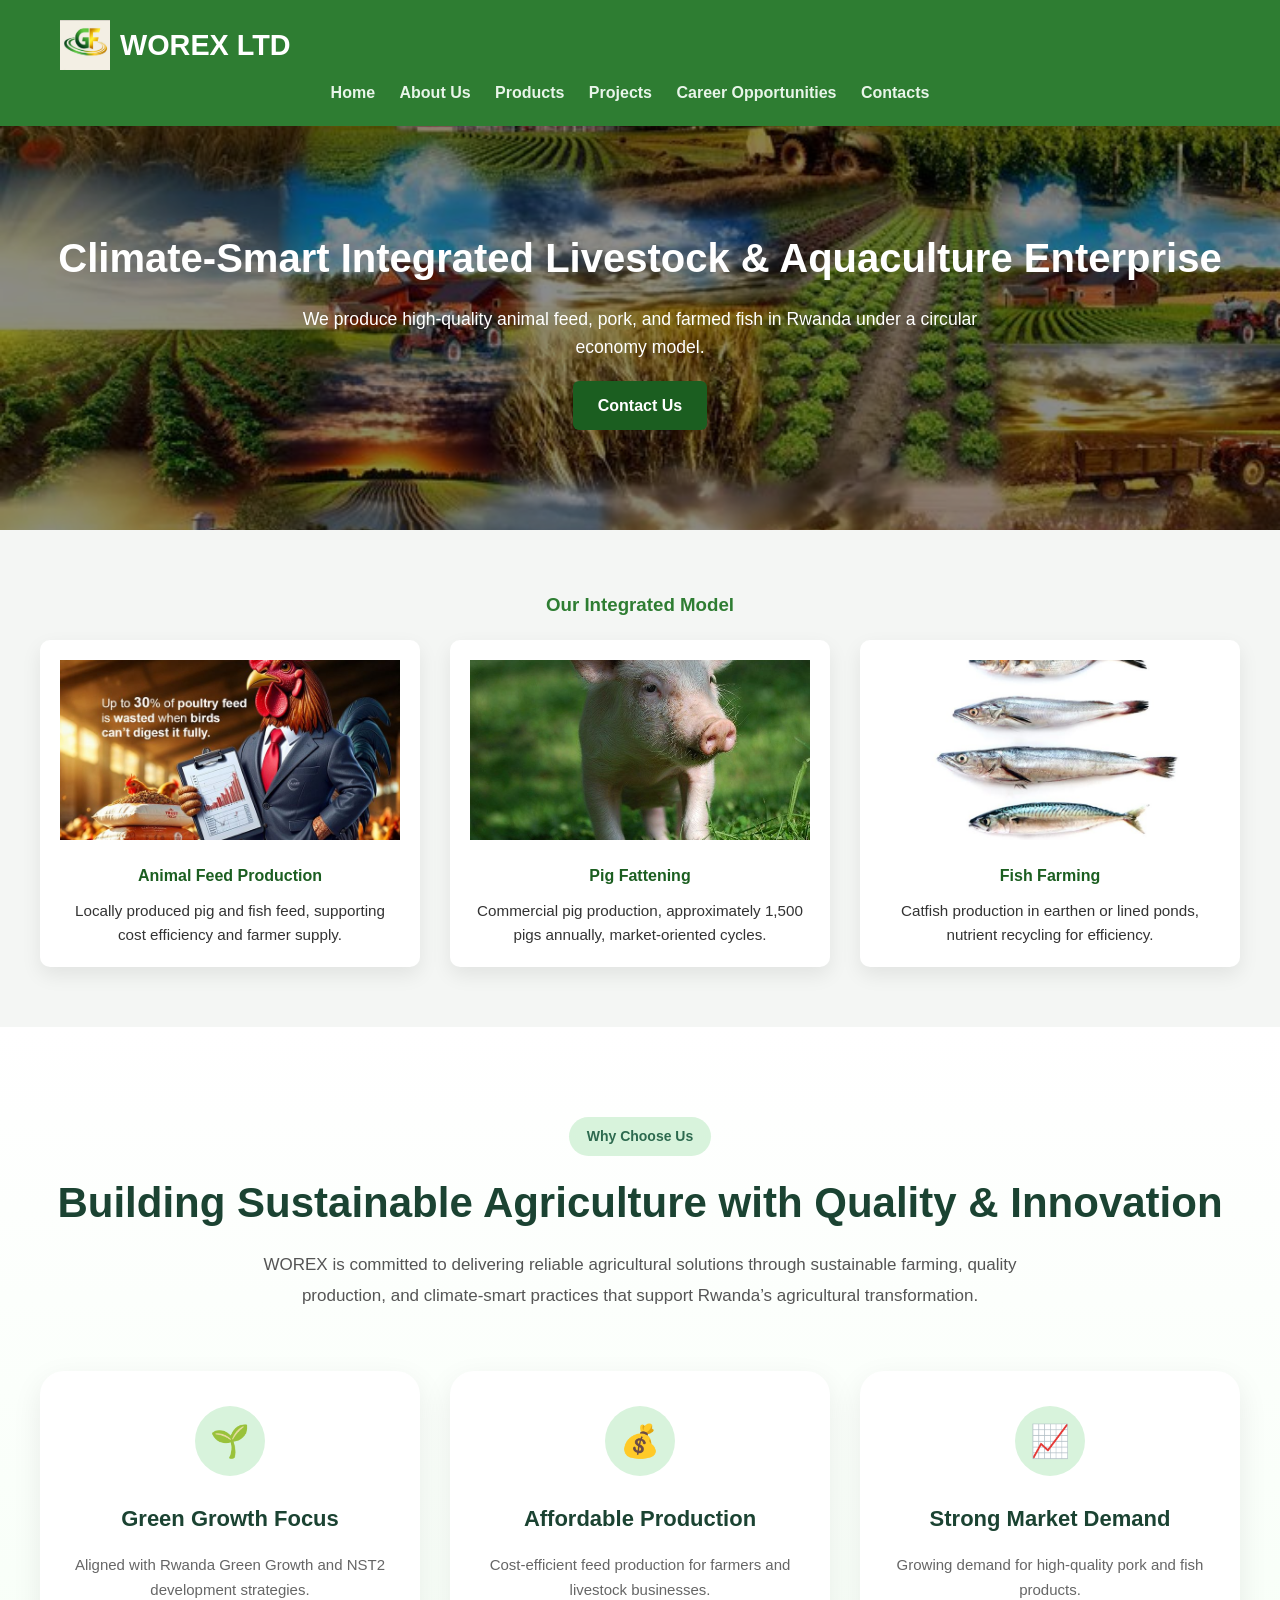
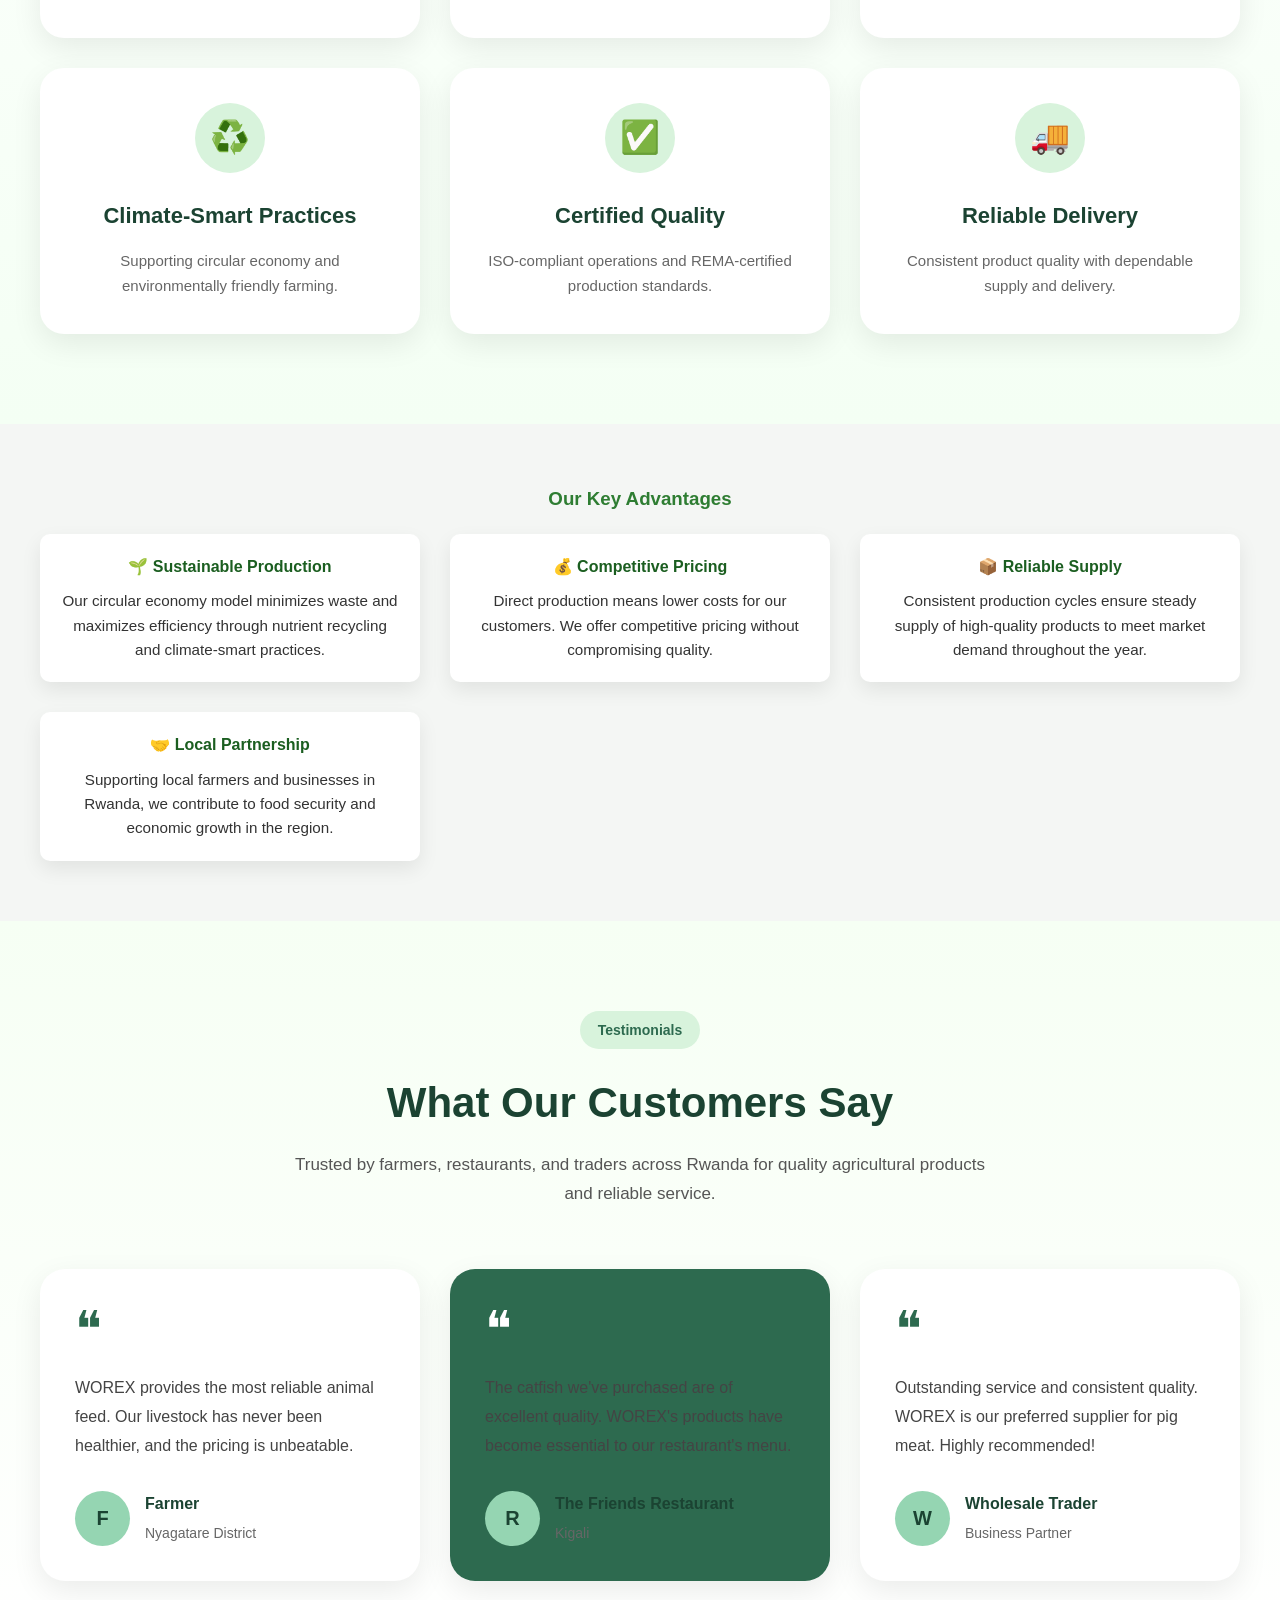
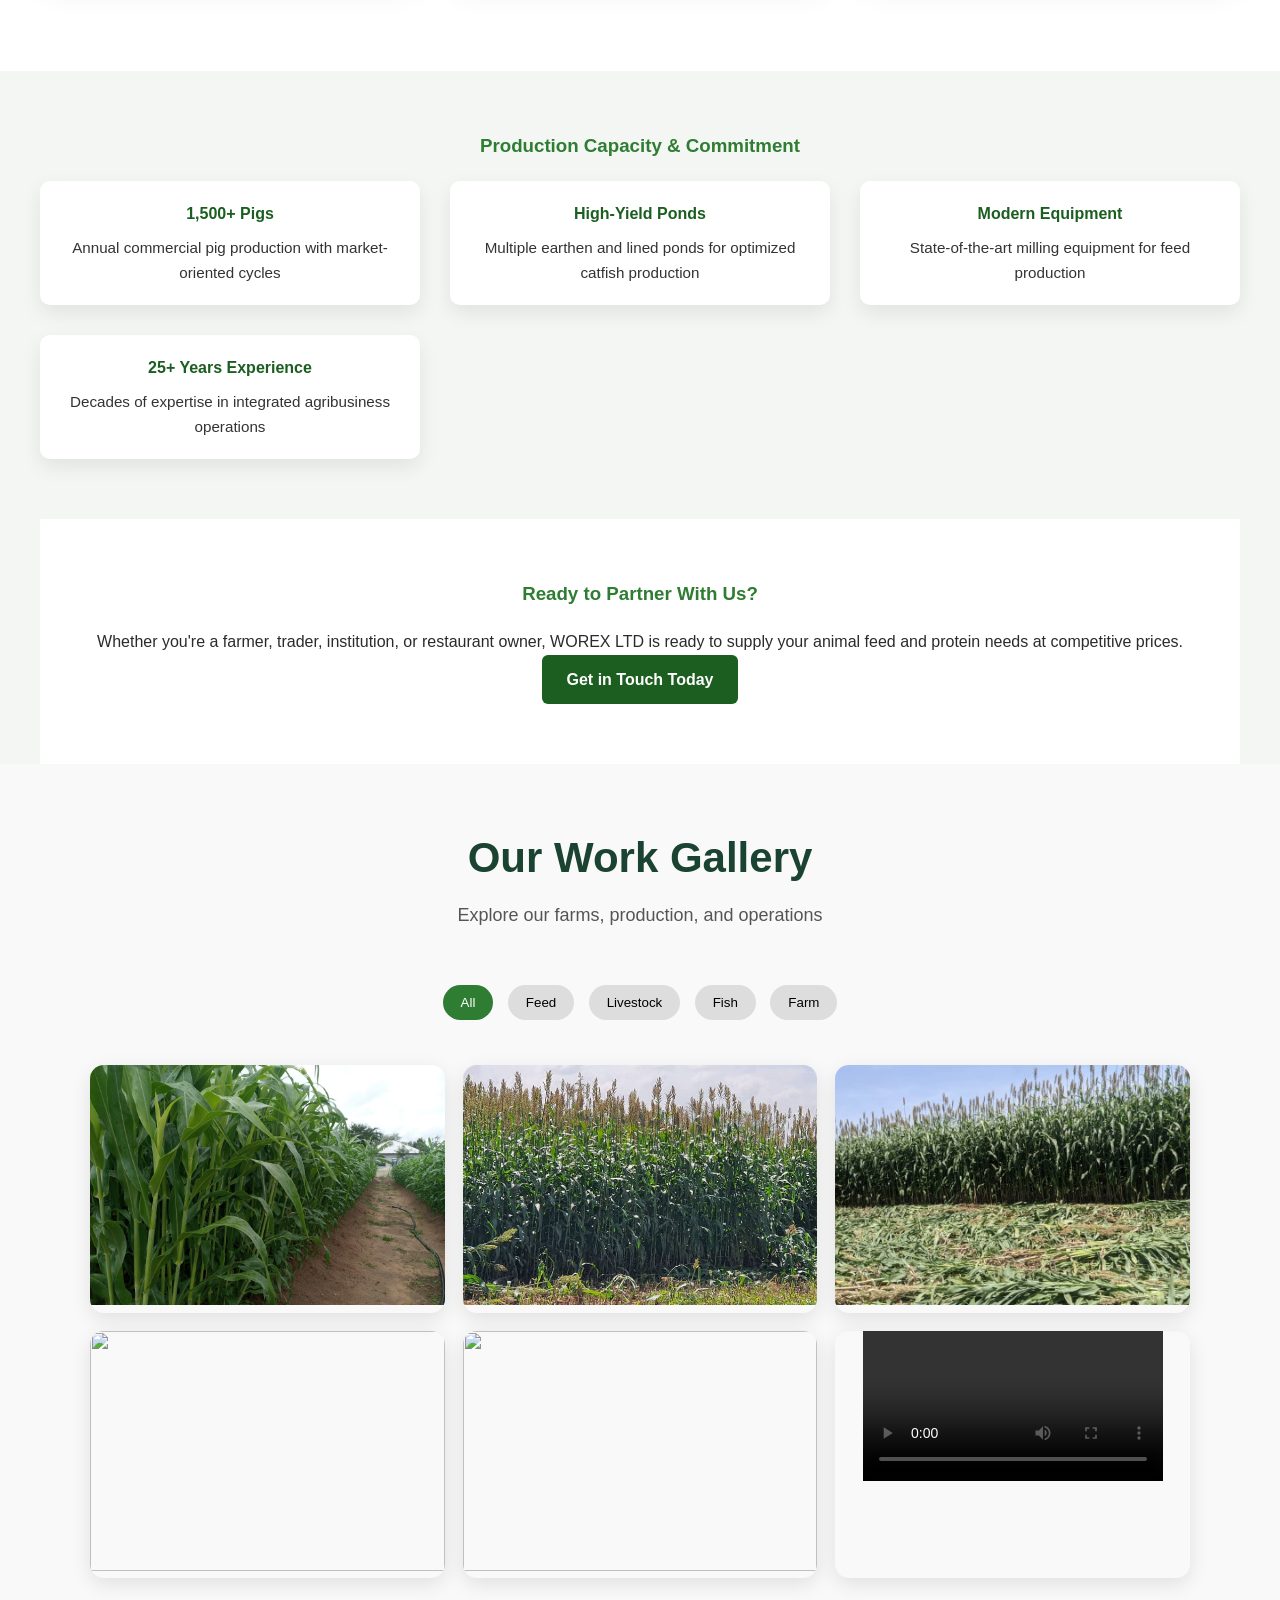
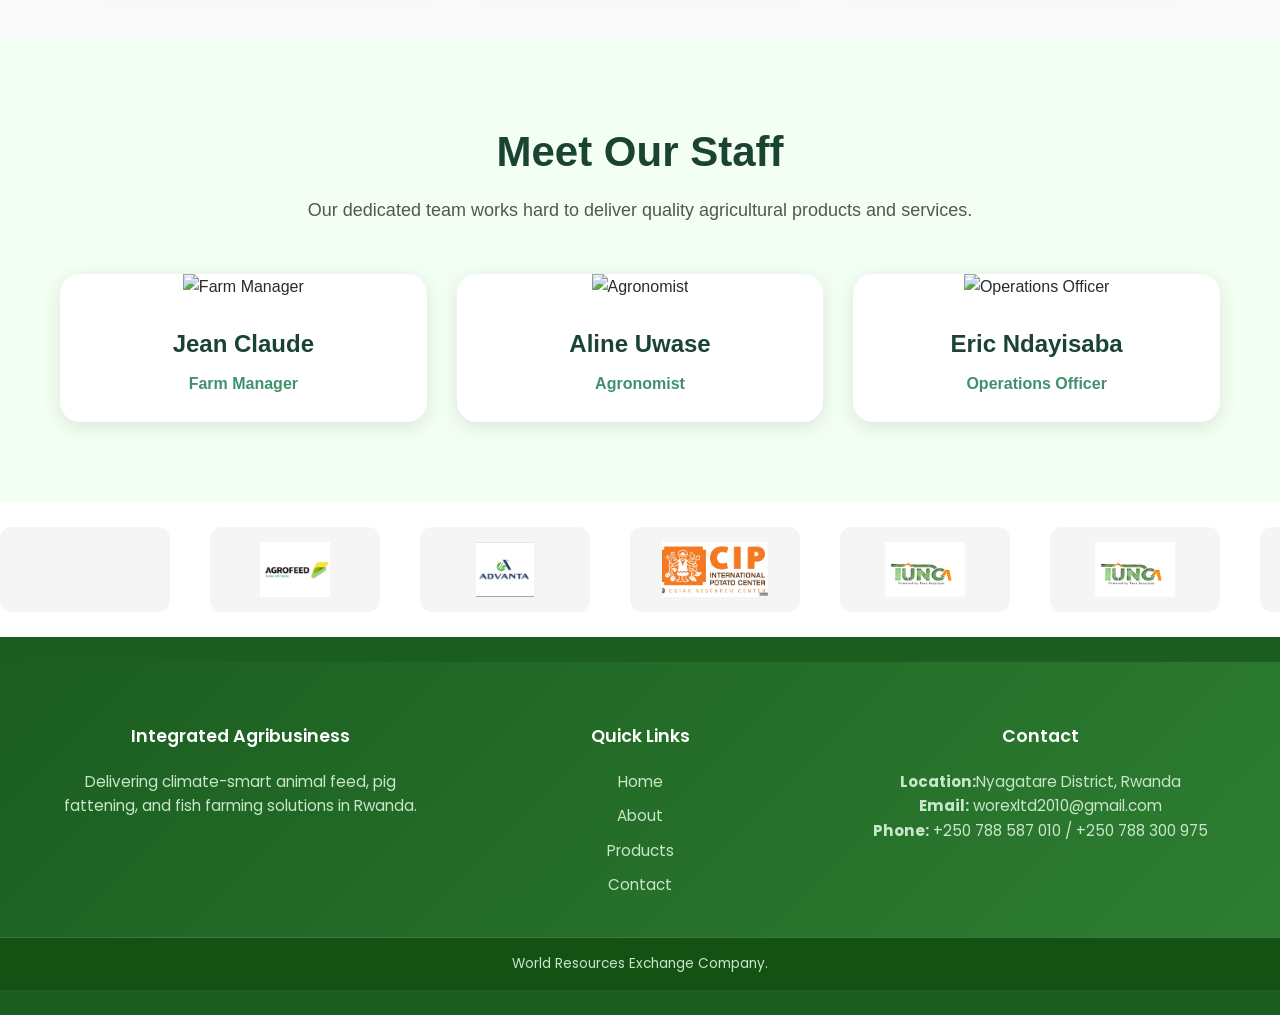
==== index.html @ 05021d27 "Change greeting message from 'Hello' to 'Goodbye' updated content" ====
<!DOCTYPE html>
<html lang="en">
<head>
  <meta charset="UTF-8">
  <title>WOREX LTD | Rwanda</title>
  <meta name="viewport" content="width=device-width, initial-scale=1.0">
  <link rel="stylesheet" href="css/style.css">
  <link href="https://fonts.googleapis.com/css2?family=Poppins:wght@400;600;700&display=swap" rel="stylesheet">
</head>
<body>

<header>
  <div class="container header-container">
    <div class="logo">
      <img src="images/logo.PNG" alt="Integrated Agribusiness Logo">
      <h1>WOREX LTD</h1>
    </div>
    <nav>
      <a href="index.html">Home</a>
      <a href="about.html">About Us</a>
      <a href="products.html">Products</a>
      <a href="projects.html">Projects</a>
      <a href="career.html">Career Opportunities</a>
      <a href="contact.html">Contacts</a>
    </nav>
  </div>
</header>

<section class="hero">
  <div class="hero-content">
    <h2>Climate-Smart Integrated Livestock & Aquaculture Enterprise</h2>
    <p>We produce high-quality animal feed, pork, and farmed fish in Rwanda under a circular economy model.</p>
    <a href="contact.html" class="btn">Contact Us</a>
  </div>
</section>

<section class="section container">
  <h3>Our Integrated Model</h3>
  <div class="grid">
    <div class="card">
      <img src="images/feed.jpg" alt="Animal Feed">
      <h4>Animal Feed Production</h4>
      <p>Locally produced pig and fish feed, supporting cost efficiency and farmer supply.</p>
    </div>
    <div class="card">
      <img src="images/pig.jpg" alt="Pig Fattening">
      <h4>Pig Fattening</h4>
      <p>Commercial pig production, approximately 1,500 pigs annually, market-oriented cycles.</p>
    </div>
    <div class="card">
      <img src="images/fish.jpg" alt="Fish Farming">
      <h4>Fish Farming</h4>
      <p>Catfish production in earthen or lined ponds, nutrient recycling for efficiency.</p>
    </div>
  </div>
</section>


<section class="why-section">
  <div class="why-container">
    <div class="why-content">
      <span class="section-tag">Why Choose Us</span>

      <h2>
        Building Sustainable Agriculture with Quality & Innovation
      </h2>

      <p>
        WOREX is committed to delivering reliable agricultural solutions through sustainable farming, quality production, and climate-smart practices that support Rwanda’s agricultural transformation.
      </p>

      <div class="why-grid">
        <div class="why-card">
          <div class="icon">🌱</div>
          <h3>Green Growth Focus</h3>
          <p>Aligned with Rwanda Green Growth and NST2 development strategies.</p>
        </div>

        <div class="why-card">
          <div class="icon">💰</div>
          <h3>Affordable Production</h3>
          <p>Cost-efficient feed production for farmers and livestock businesses.</p>
        </div>

        <div class="why-card">
          <div class="icon">📈</div>
          <h3>Strong Market Demand</h3>
          <p>Growing demand for high-quality pork and fish products.</p>
        </div>

        <div class="why-card">
          <div class="icon">♻️</div>
          <h3>Climate-Smart Practices</h3>
          <p>Supporting circular economy and environmentally friendly farming.</p>
        </div>

        <div class="why-card">
          <div class="icon">✅</div>
          <h3>Certified Quality</h3>
          <p>ISO-compliant operations and REMA-certified production standards.</p>
        </div>

        <div class="why-card">
          <div class="icon">🚚</div>
          <h3>Reliable Delivery</h3>
          <p>Consistent product quality with dependable supply and delivery.</p>
        </div>
      </div>
    </div>
  </div>
</section>


<style>
* {
  margin: 0;
  padding: 0;
  box-sizing: border-box;
}

body {
  font-family: Arial, sans-serif;
}

.why-section {
  padding: 90px 20px;
  background: linear-gradient(to bottom, #ffffff, #f4fff4);
}

.why-container {
  max-width: 1200px;
  margin: auto;
}

.why-content {
  text-align: center;
}

.section-tag {
  display: inline-block;
  background: #d8f3dc;
  color: #2d6a4f;
  padding: 8px 18px;
  border-radius: 30px;
  font-size: 14px;
  font-weight: bold;
  margin-bottom: 20px;
}

.why-content h2 {
  font-size: 42px;
  color: #1b4332;
  margin-bottom: 20px;
  line-height: 1.3;
}

.why-content p {
  max-width: 760px;
  margin: auto;
  color: #555;
  font-size: 17px;
  line-height: 1.8;
  margin-bottom: 60px;
}

.why-grid {
  display: grid;
  grid-template-columns: repeat(auto-fit, minmax(280px, 1fr));
  gap: 30px;
}

.why-card {
  background: white;
  padding: 35px 30px;
  border-radius: 24px;
  box-shadow: 0 10px 30px rgba(0, 0, 0, 0.08);
  transition: all 0.3s ease;
}

.why-card:hover {
  transform: translateY(-10px);
}

.icon {
  width: 70px;
  height: 70px;
  margin: auto;
  margin-bottom: 25px;
  border-radius: 50%;
  background: #d8f3dc;
  display: flex;
  align-items: center;
  justify-content: center;
  font-size: 32px;
}

.why-card h3 {
  color: #1b4332;
  margin-bottom: 15px;
  font-size: 22px;
}

.why-card p {
  color: #666;
  font-size: 15px;
  line-height: 1.7;
  margin-bottom: 0;
}

@media (max-width: 768px) {
  .why-content h2 {
    font-size: 32px;
  }

  .why-content p {
    font-size: 16px;
  }
}

</style>

<section class="section container">
  <h3>Our Key Advantages</h3>
  <div class="grid">
    <div class="card">
      <h4>🌱 Sustainable Production</h4>
      <p>Our circular economy model minimizes waste and maximizes efficiency through nutrient recycling and climate-smart practices.</p>
    </div>
    <div class="card">
      <h4>💰 Competitive Pricing</h4>
      <p>Direct production means lower costs for our customers. We offer competitive pricing without compromising quality.</p>
    </div>
    <div class="card">
      <h4>📦 Reliable Supply</h4>
      <p>Consistent production cycles ensure steady supply of high-quality products to meet market demand throughout the year.</p>
    </div>
    <div class="card">
      <h4>🤝 Local Partnership</h4>
      <p>Supporting local farmers and businesses in Rwanda, we contribute to food security and economic growth in the region.</p>
    </div>
  </div>
</section>


<section class="testimonial-section">
  <div class="testimonial-container">
    <div class="section-header">
      <span class="tag">Testimonials</span>
      <h2>What Our Customers Say</h2>
      <p>
        Trusted by farmers, restaurants, and traders across Rwanda for quality agricultural products and reliable service.
      </p>
    </div>

    <div class="testimonial-grid">
      <!-- Testimonial 1 -->
      <div class="testimonial-card">
        <div class="quote-icon">❝</div>
        <p>
          WOREX provides the most reliable animal feed. Our livestock has never been healthier, and the pricing is unbeatable.
        </p>

        <div class="customer-info">
          <div class="customer-avatar">F</div>
          <div>
            <h4>Farmer</h4>
            <span>Nyagatare District</span>
          </div>
        </div>
      </div>

      <!-- Testimonial 2 -->
      <div class="testimonial-card featured">
        <div class="quote-icon">❝</div>
        <p>
          The catfish we've purchased are of excellent quality. WOREX's products have become essential to our restaurant's menu.
        </p>

        <div class="customer-info">
          <div class="customer-avatar">R</div>
          <div>
            <h4>The Friends Restaurant</h4>
            <span>Kigali</span>
          </div>
        </div>
      </div>

      <!-- Testimonial 3 -->
      <div class="testimonial-card">
        <div class="quote-icon">❝</div>
        <p>
          Outstanding service and consistent quality. WOREX is our preferred supplier for pig meat. Highly recommended!
        </p>

        <div class="customer-info">
          <div class="customer-avatar">W</div>
          <div>
            <h4>Wholesale Trader</h4>
            <span>Business Partner</span>
          </div>
        </div>
      </div>
    </div>
  </div>
</section>


<style>
* {
  margin: 0;
  padding: 0;
  box-sizing: border-box;
}

body {
  font-family: Arial, sans-serif;
}

.testimonial-section {
  padding: 90px 20px;
  background: linear-gradient(to bottom, #f6fff4, #ffffff);
}

.testimonial-container {
  max-width: 1200px;
  margin: auto;
}

.section-header {
  text-align: center;
  margin-bottom: 60px;
}

.tag {
  display: inline-block;
  background: #d8f3dc;
  color: #2d6a4f;
  padding: 8px 18px;
  border-radius: 30px;
  font-size: 14px;
  font-weight: bold;
  margin-bottom: 20px;
}

.section-header h2 {
  font-size: 42px;
  color: #1b4332;
  margin-bottom: 15px;
}

.section-header p {
  max-width: 700px;
  margin: auto;
  color: #555;
  line-height: 1.7;
  font-size: 17px;
}

.testimonial-grid {
  display: grid;
  grid-template-columns: repeat(auto-fit, minmax(300px, 1fr));
  gap: 30px;
}

.testimonial-card {
  background: white;
  padding: 35px;
  border-radius: 25px;
  box-shadow: 0 10px 30px rgba(0, 0, 0, 0.08);
  transition: all 0.3s ease;
  position: relative;
}

.testimonial-card:hover {
  transform: translateY(-10px);
}

.featured {
  background: #2d6a4f;
  color: white;
}

.featured p,
.featured span,
.featured h4,
.featured .quote-icon {
  color: white;
}

.quote-icon {
  font-size: 50px;
  color: #2d6a4f;
  margin-bottom: 20px;
  line-height: 1;
}

.testimonial-card p {
  line-height: 1.8;
  color: #444;
  margin-bottom: 30px;
  font-size: 16px;
}

.customer-info {
  display: flex;
  align-items: center;
  gap: 15px;
}

.customer-avatar {
  width: 55px;
  height: 55px;
  border-radius: 50%;
  background: #95d5b2;
  display: flex;
  align-items: center;
  justify-content: center;
  font-weight: bold;
  color: #1b4332;
  font-size: 20px;
}

.customer-info h4 {
  color: #1b4332;
  margin-bottom: 4px;
}

.customer-info span {
  color: #666;
  font-size: 14px;
}

@media (max-width: 768px) {
  .section-header h2 {
    font-size: 32px;
  }

  .testimonial-card {
    padding: 28px;
  }
}
</style>


<section class="section container">
  <h3>Production Capacity & Commitment</h3>
  <div class="grid">
    <div class="card">
      <h4>1,500+ Pigs</h4>
      <p>Annual commercial pig production with market-oriented cycles</p>
    </div>
    <div class="card">
      <h4>High-Yield Ponds</h4>
      <p>Multiple earthen and lined ponds for optimized catfish production</p>
    </div>
    <div class="card">
      <h4>Modern Equipment</h4>
      <p>State-of-the-art milling equipment for feed production</p>
    </div>
    <div class="card">
      <h4>25+ Years Experience</h4>
      <p>Decades of expertise in integrated agribusiness operations</p>
    </div>
  </div>
</section>

<section class="section light container">
  <h3>Ready to Partner With Us?</h3>
  <p>Whether you're a farmer, trader, institution, or restaurant owner, WOREX LTD is ready to supply your animal feed and protein needs at competitive prices.</p>
  <a href="contact.html" class="btn">Get in Touch Today</a>
</section>


<!-- Our work gallery Section -->
<section class="gallery-section">
  <h2 class="section-title">Our Work Gallery</h2>
  <p class="section-subtitle">Explore our farms, production, and operations</p>

  <!-- FILTER BUTTONS -->
  <div class="filter-buttons">
    <button class="filter-btn active" onclick="filterGallery('all')">All</button>
    <button class="filter-btn" onclick="filterGallery('feed')">Feed</button>
    <button class="filter-btn" onclick="filterGallery('livestock')">Livestock</button>
    <button class="filter-btn" onclick="filterGallery('fish')">Fish</button>
    <button class="filter-btn" onclick="filterGallery('farm')">Farm</button>
  </div>

  <!-- GALLERY -->
  <div class="gallery-grid">

    <div class="gallery-item feed" onclick="openLightbox(this)">
      <img src="images/f1.jpeg">
    </div>

    <div class="gallery-item livestock" onclick="openLightbox(this)">
      <img src="images/f2.jpeg">
    </div>

    <div class="gallery-item fish" onclick="openLightbox(this)">
      <img src="images/f3.jpeg">
    </div>

    <div class="gallery-item farm" onclick="openLightbox(this)">
      <img src="images/silaage.PNG">
    </div>

    <div class="gallery-item livestock" onclick="openLightbox(this)">
      <img src="images/qualitysilage.PNG">
    </div>

    <div class="gallery-item farm video" onclick="openLightbox(this)">
      <video src="images/farm1.mp4" controls></video>
    </div>

  </div>
</section>





<!-- LIGHTBOX -->
<div id="lightbox" onclick="closeLightbox()">
  <img id="lightbox-img">
</div>
<style>
.gallery-section {
  padding: 60px 20px;
  text-align: center;
  background: #f9f9f9;
}

.section-title {
  font-size: 32px;
  font-weight: 700;
}

.section-subtitle {
  color: #666;
  margin-bottom: 20px;
}

/* FILTER BUTTONS */
.filter-buttons {
  margin: 20px 0 40px;
}

.filter-btn {
  padding: 10px 18px;
  border: none;
  margin: 5px;
  border-radius: 20px;
  cursor: pointer;
  background: #ddd;
  transition: 0.3s;
}

.filter-btn.active,
.filter-btn:hover {
  background: #2e7d32;
  color: white;
}

/* GRID */
.gallery-grid {
  display: grid;
  grid-template-columns: repeat(3, 1fr);
  gap: 18px;
  max-width: 1100px;
  margin: auto;
}

/* ITEMS */
.gallery-item {
  overflow: hidden;
  border-radius: 14px;
  cursor: pointer;
  box-shadow: 0 6px 20px rgba(0,0,0,0.1);
  transition: transform 0.3s;
}

.gallery-item img {
  width: 100%;
  height: 240px;
  object-fit: cover;
  transition: transform 0.4s;
}

.gallery-item:hover img {
  transform: scale(1.1);
}

/* LIGHTBOX */
#lightbox {
  position: fixed;
  top: 0;
  left: 0;
  width: 100%;
  height: 100%;
  background: rgba(0,0,0,0.9);
  display: none;
  align-items: center;
  justify-content: center;
  z-index: 999;
}

#lightbox img {
  max-width: 90%;
  max-height: 80%;
  border-radius: 10px;
}

/* RESPONSIVE */
@media (max-width: 768px) {
  .gallery-grid {
    grid-template-columns: repeat(2, 1fr);
  }
}

@media (max-width: 480px) {
  .gallery-grid {
    grid-template-columns: 1fr;
  }
}
</style>
<script>
  
function openLightbox(el) {
  const img = el.querySelector("img").src;
  document.getElementById("lightbox-img").src = img;
  document.getElementById("lightbox").style.display = "flex";
}

function closeLightbox() {
  document.getElementById("lightbox").style.display = "none";
}

/* FILTER */
function filterGallery(category) {
  const items = document.querySelectorAll(".gallery-item");
  const buttons = document.querySelectorAll(".filter-btn");

  buttons.forEach(btn => btn.classList.remove("active"));

  event.target.classList.add("active");

  items.forEach(item => {
    if (category === "all") {
      item.style.display = "block";
    } else {
      item.style.display =
        item.classList.contains(category) ? "block" : "none";
    }
  });
}

</script>


<!---staff members-->

<section class="staff-section">
  <div class="container">
    <h2 class="section-title">Meet Our Staff</h2>
    <p class="section-subtitle">
      Our dedicated team works hard to deliver quality agricultural products and services.
    </p>

    <div class="staff-grid">
      <!-- Staff Member 1 -->
      <div class="staff-card">
        <img
          src="https://images.unsplash.com/photo-1500648767791-00dcc994a43e?q=80&w=800&auto=format&fit=crop"
          alt="Farm Manager"
        />
        <div class="staff-content">
          <h3>Jean Claude</h3>
          <p>Farm Manager</p>
        </div>
      </div>

      <!-- Staff Member 2 -->
      <div class="staff-card">
        <img
          src="https://images.unsplash.com/photo-1494790108377-be9c29b29330?q=80&w=800&auto=format&fit=crop"
          alt="Agronomist"
        />
        <div class="staff-content">
          <h3>Aline Uwase</h3>
          <p>Agronomist</p>
        </div>
      </div>

      <!-- Staff Member 3 -->
      <div class="staff-card">
        <img
          src="https://images.unsplash.com/photo-1506794778202-cad84cf45f1d?q=80&w=800&auto=format&fit=crop"
          alt="Operations Officer"
        />
        <div class="staff-content">
          <h3>Eric Ndayisaba</h3>
          <p>Operations Officer</p>
        </div>
      </div>
    </div>
  </div>
</section>


<style>
* {
  margin: 0;
  padding: 0;
  box-sizing: border-box;
}

body {
  font-family: Arial, sans-serif;
}

.staff-section {
  padding: 80px 20px;
  background: #f4fff4;
}

.container {
  max-width: 1200px;
  margin: auto;
  text-align: center;
}

.section-title {
  font-size: 42px;
  color: #1b4332;
  margin-bottom: 10px;
}

.section-subtitle {
  color: #555;
  margin-bottom: 50px;
  font-size: 18px;
}

.staff-grid {
  display: grid;
  grid-template-columns: repeat(auto-fit, minmax(280px, 1fr));
  gap: 30px;
}

.staff-card {
  background: #fff;
  border-radius: 20px;
  overflow: hidden;
  box-shadow: 0 5px 20px rgba(0, 0, 0, 0.1);
  transition: 0.3s ease;
}

.staff-card:hover {
  transform: translateY(-10px);
}

.staff-card img {
  width: 100%;
  height: 320px;
  object-fit: cover;
}

.staff-content {
  padding: 25px;
}

.staff-content h3 {
  font-size: 24px;
  color: #1b4332;
  margin-bottom: 8px;
}

.staff-content p {
  color: #40916c;
  font-weight: bold;
}

@media (max-width: 768px) {
  .section-title {
    font-size: 32px;
  }

  .section-subtitle {
    font-size: 16px;
  }
}
</style>




<!-- Partnership Section -->
<div class="partners-slider">
  <div class="slider-track">
    
    <div class="partner"></div>
    <div class="partner"><img src="images/agrofeed.PNG" alt=""></div>
    <div class="partner"><img src="images/advanta.PNG" alt=""></div>
    <div class="partner"><img src="images/potato.PNG" alt=""></div>
    <div class="partner"><img src="images/tunga.PNG" alt=""></div>
    <div class="partner"><img src="images/tunga.PNG" alt=""></div>

    <!-- duplicate for smooth infinite loop -->
    <div class="partner"><img src="images/agrofeed.PNG" alt=""></div>
    <div class="partner"><img src="images/advanta.PNG" alt=""></div>
    <div class="partner"><img src="images/potato.PNG" alt=""></div>
    <div class="partner"><img src="images/tunga.PNG" alt=""></div>
    <div class="partner"><img src="images/agrofeed.PNG" alt=""></div>

  </div>
</div>

<style>
  .partners-slider {
  overflow: hidden;
  width: 100%;
  background: #fff;
  padding: 20px 0;
}

.slider-track {
  display: flex;
  width: max-content;
  animation: scroll 20s linear infinite;
  gap: 40px;
  align-items: center;
}

.partner {
  flex: 0 0 auto;
  display: flex;
  align-items: center;
  justify-content: center;
  width: 160px;
  height: 80px;
  background: #f5f5f5;
  border-radius: 12px;
  padding: 10px;
}

.partner img {
  max-width: 100%;
  max-height: 50px;
  object-fit: contain;
}

@keyframes scroll {
  0% {
    transform: translateX(0);
  }
  100% {
    transform: translateX(-50%);
  }
}
</style>



<footer>
  <div class="footer-top">
    <div class="container footer-grid">
      
      <div class="footer-col">
        <h4>Integrated Agribusiness</h4>
        <p>Delivering climate-smart animal feed, pig fattening, and fish farming solutions in Rwanda.</p>
      </div>
      
      <div class="footer-col">
        <h4>Quick Links</h4>
        <ul>
          <li><a href="index.html">Home</a></li>
          <li><a href="about.html">About</a></li>
          <li><a href="products.html">Products</a></li>
          <li><a href="contact.html">Contact</a></li>
        </ul>
      </div>
      
      <div class="footer-col">
        <h4>Contact</h4>
          <p><strong>Location:</strong>Nyagatare District, Rwanda</p>
  <p><strong>Email:</strong> worexltd2010@gmail.com</p>
  <p><strong>Phone:</strong> +250 788 587 010 / +250 788 300 975</p>
      </div>
    </div>
  </div>

  <div class="footer-bottom">
    <p>World Resources Exchange Company.</p>
  </div>
</footer>
</body>
</html>
<style>
 
.partners-slider {
  overflow: hidden;
  width: 100%;
  background: #fff;
  padding: 25px 0;
}

/* sliding row */
.slider-track {
  display: flex;
  width: max-content;
  align-items: center;
  gap: 40px;
  animation: scroll 18s linear infinite;
}

/* each logo box */
.partner {
  flex: 0 0 auto;
  width: 170px;
  height: 85px;
  display: flex;
  align-items: center;
  justify-content: center;
  background: #f5f5f5;
  border-radius: 12px;
  padding: 10px;
  transition: transform 0.3s ease;
}

.partner:hover {
  transform: scale(1.05);
}

.partner img {
  max-width: 100%;
  max-height: 55px;
  object-fit: contain;
}

/* animation */
@keyframes scroll {
  0% {
    transform: translateX(0);
  }
  100% {
    transform: translateX(-50%);
  }
}

/* 📱 TABLET */
@media (max-width: 768px) {
  .slider-track {
    gap: 25px;
    animation-duration: 15s;
  }

  .partner {
    width: 140px;
    height: 75px;
  }

  .partner img {
    max-height: 45px;
  }
}

/* 📱 SMALL PHONE */
@media (max-width: 480px) {
  .slider-track {
    gap: 15px;
    animation-duration: 12s;
  }

  .partner {
    width: 110px;
    height: 65px;
    padding: 8px;
  }

  .partner img {
    max-height: 35px;
  }
}
</style>
---- css/style.css ----
/* General */
body {
  margin: 0;
  font-family: 'Poppins', sans-serif;
  background: #f4f6f4;
  color: #2b2b2b;
  line-height: 1.6;
}

/* Container */
.container {
  max-width: 1200px;
  margin: auto;
  padding: 0 20px;
}

/* Header */
header {
  background: #2e7d32;
  color: #fff;
  padding: 20px 0;
  position: sticky;
  top: 0;
  z-index: 100;
}

header h1 {
  margin: 0;
  font-size: 1.8rem;
}

header nav {
  margin-top: 10px;
}

header nav a {
  color: #e8f5e9;
  text-decoration: none;
  margin-right: 20px;
  font-weight: 600;
  transition: color 0.3s;
}

header nav a:hover {
  color: #c8e6c9;
}

/* Hero */
.hero {
  background: linear-gradient(rgba(0,0,0,0.45), rgba(0,0,0,0.45)), 
              url('../images/hero.jpg') center/cover no-repeat;
  color: #fff;
  padding: 100px 20px;
  text-align: center;
}

.hero h2 {
  font-size: 2.5rem;
  margin-bottom: 15px;
}

.hero p {
  font-size: 1.1rem;
  max-width: 700px;
  margin: 0 auto 20px auto;
}

.btn {
  display: inline-block;
  padding: 12px 25px;
  background: #1b5e20;
  color: #fff;
  border-radius: 6px;
  text-decoration: none;
  font-weight: 600;
  transition: background 0.3s;
}

.btn:hover {
  background: #2e7d32;
}

/* Sections */
.section {
  padding: 60px 0;
}

.section.light {
  background: #ffffff;
}

/* Headings */
h3 {
  color: #2e7d32;
  margin-bottom: 20px;
}

/* Grid */
.grid {
  display: grid;
  grid-template-columns: repeat(auto-fit, minmax(280px, 1fr));
  gap: 30px;
}

/* Cards */
.card {
  background: #fff;
  border-radius: 10px;
  box-shadow: 0 8px 20px rgba(0,0,0,0.08);
  overflow: hidden;
  transition: transform 0.3s, box-shadow 0.3s;
  text-align: center;
  padding: 20px;
}

.card img {
  width: 100%;
  height: 180px;
  object-fit: cover;
  margin-bottom: 15px;
}

.card h4 {
  margin-bottom: 10px;
  color: #1b5e20;
}

.card p {
  font-size: 0.95rem;
  color: #333;
}

.card:hover {
  transform: translateY(-5px);
  box-shadow: 0 12px 25px rgba(0,0,0,0.12);
}

/* Lists */
.list {
  padding-left: 20px;
}

.list li {
  margin-bottom: 10px;
}

/* Footer */
footer {
  background: #1b5e20;
  color: #c8e6c9;
  padding: 25px 0;
  text-align: center;
  font-size: 0.9rem;
}
.logo{
  display: flex;
  align-items: center;
}.logo img{
  width: 50px;
  height: 50px;
  margin-right: 10px;
}
/* Footer Grid */
/* Footer */
footer {
  font-family: 'Poppins', sans-serif;
  color: #c8e6c9;
}

/* Footer Top */
.footer-top {
  background: linear-gradient(135deg, #1b5e20, #2e7d32);
  padding: 60px 20px 30px 20px;
}

/* Footer Grid */
.footer-grid {
  display: grid;
  grid-template-columns: repeat(auto-fit, minmax(200px, 1fr));
  gap: 40px;
}

.footer-col h4 {
  color: #ffffff;
  font-size: 1.1rem;
  margin-bottom: 20px;
  font-weight: 600;
}

.footer-col p,
.footer-col li,
.footer-col a {
  color: #c8e6c9;
  font-size: 0.95rem;
  line-height: 1.6;
}

.footer-col ul {
  list-style: none;
  padding: 0;
  margin: 0;
}

.footer-col li {
  margin-bottom: 10px;
}

.footer-col a {
  text-decoration: none;
  transition: color 0.3s;
}

.footer-col a:hover {
  color: #e8f5e9;
}

/* Social Icons */
.social-icons a {
  display: inline-block;
  margin-right: 10px;
  transition: transform 0.3s;
}

.social-icons a:hover {
  transform: scale(1.2);
}

.social-icons img {
  width: 28px;
  height: 28px;
  filter: brightness(0) invert(1);
}

/* Footer Bottom */
.footer-bottom {
  text-align: center;
  background: #145214;
  padding: 15px 20px;
  font-size: 0.85rem;
  border-top: 1px solid rgba(255,255,255,0.2);
}

/* Responsive Footer */
@media (max-width: 768px) {
  .footer-grid {
    grid-template-columns: 1fr 1fr;
    gap: 20px;
  }
}

@media (max-width: 480px) {
  .footer-grid {
    grid-template-columns: 1fr;
    gap: 20px;
  }
  .social-icons a {
    margin-right: 15px;
  }
}
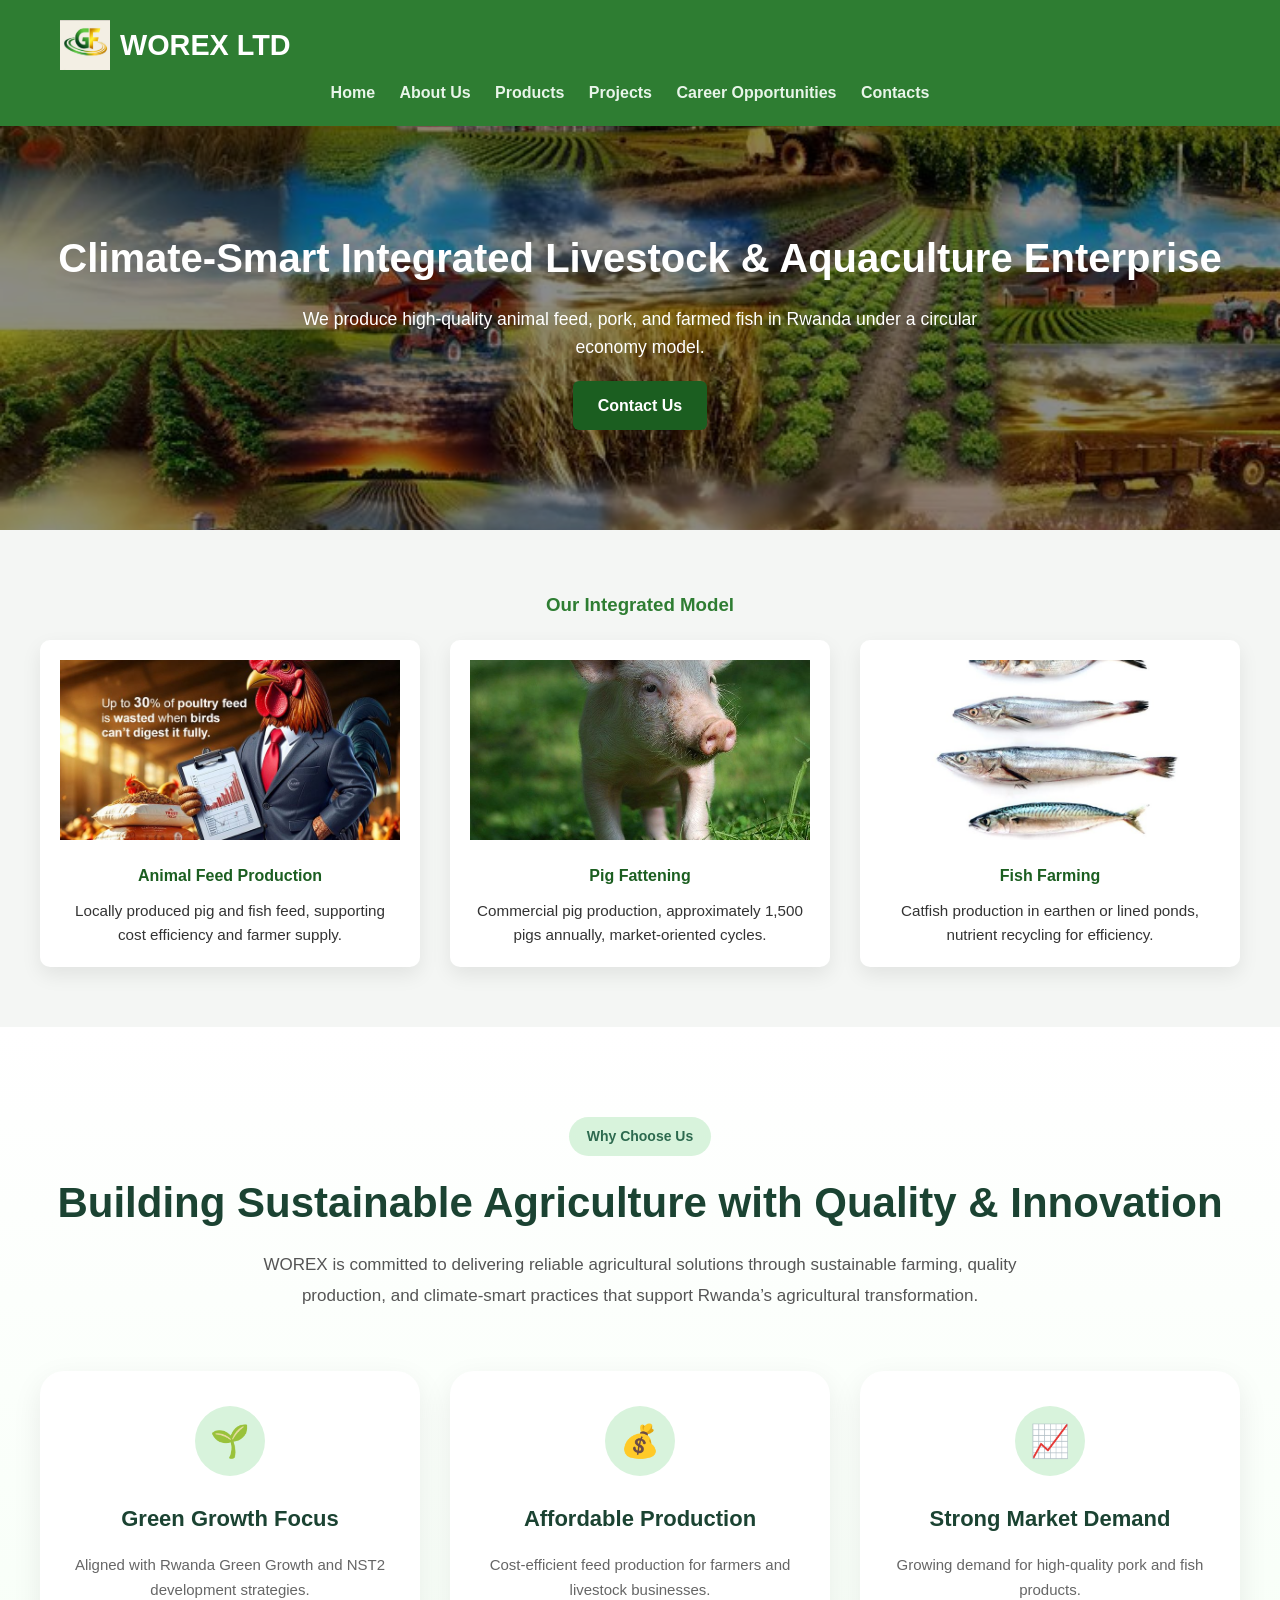
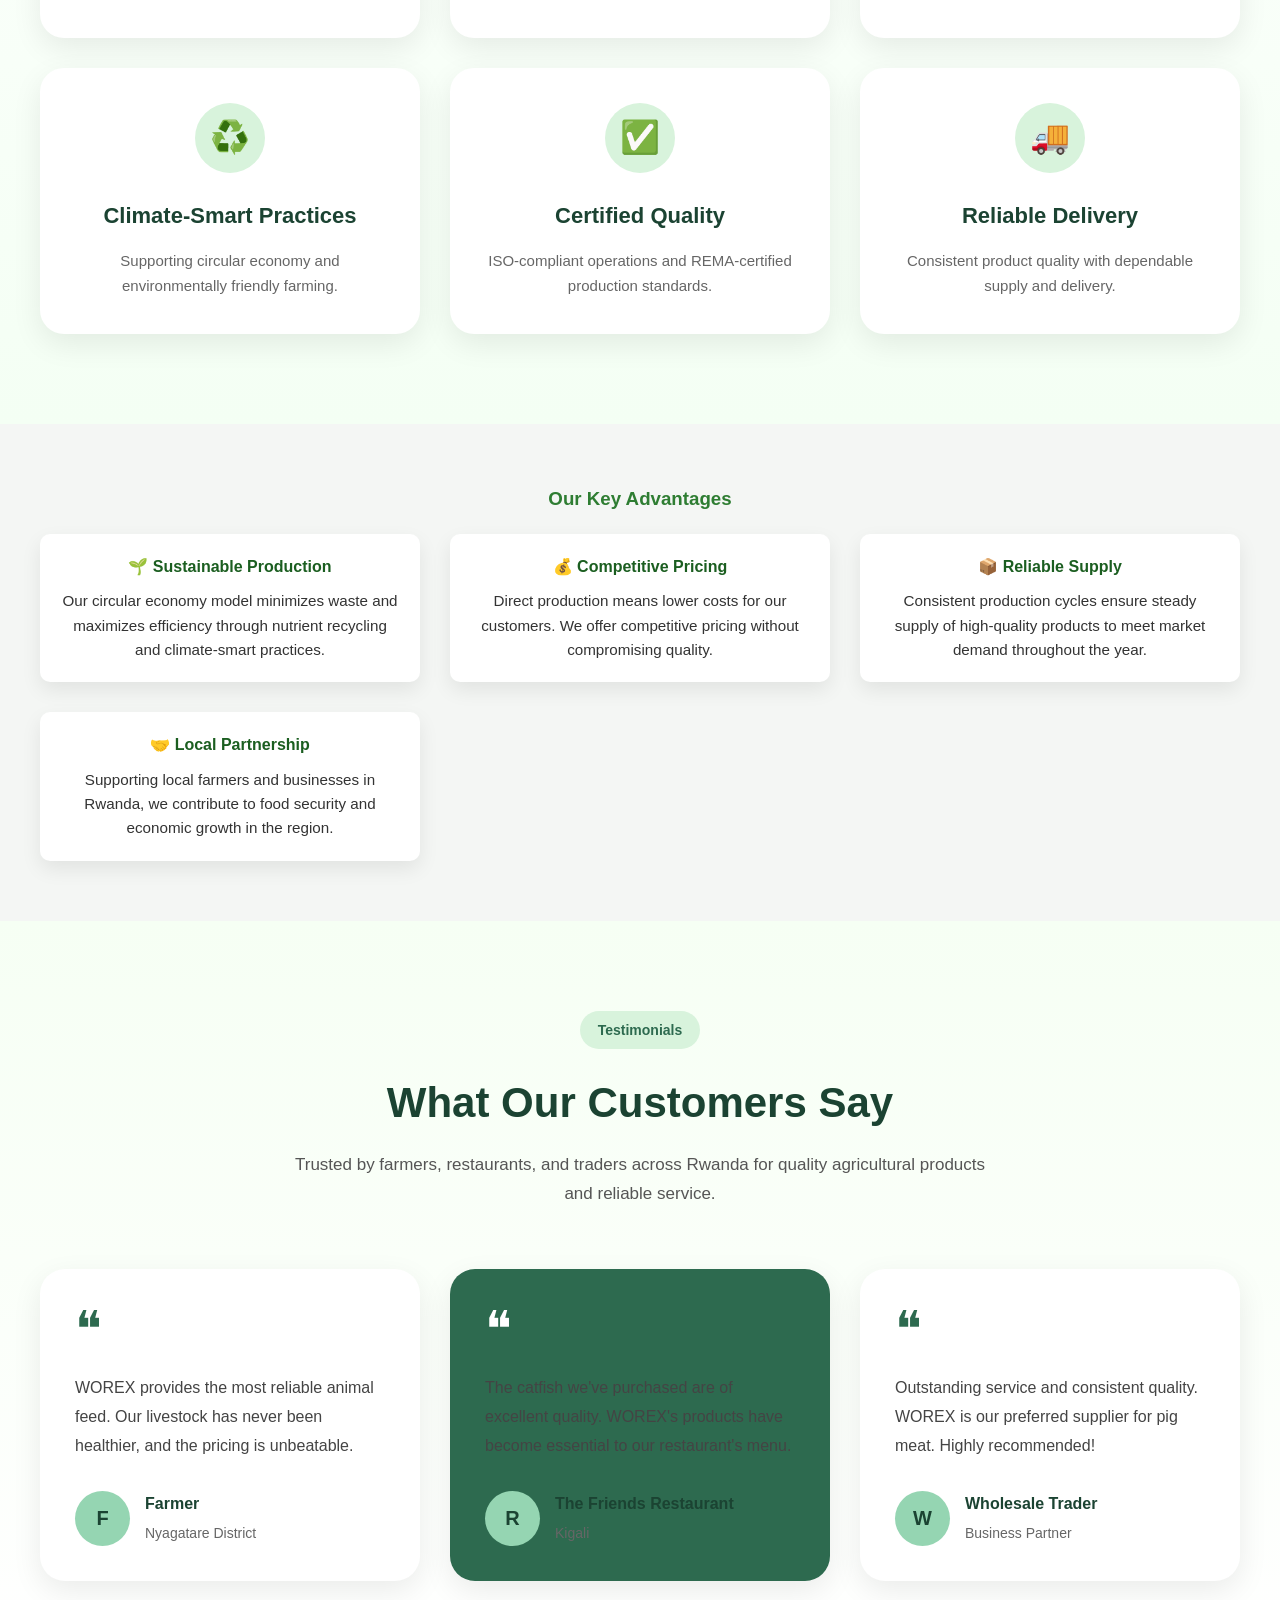
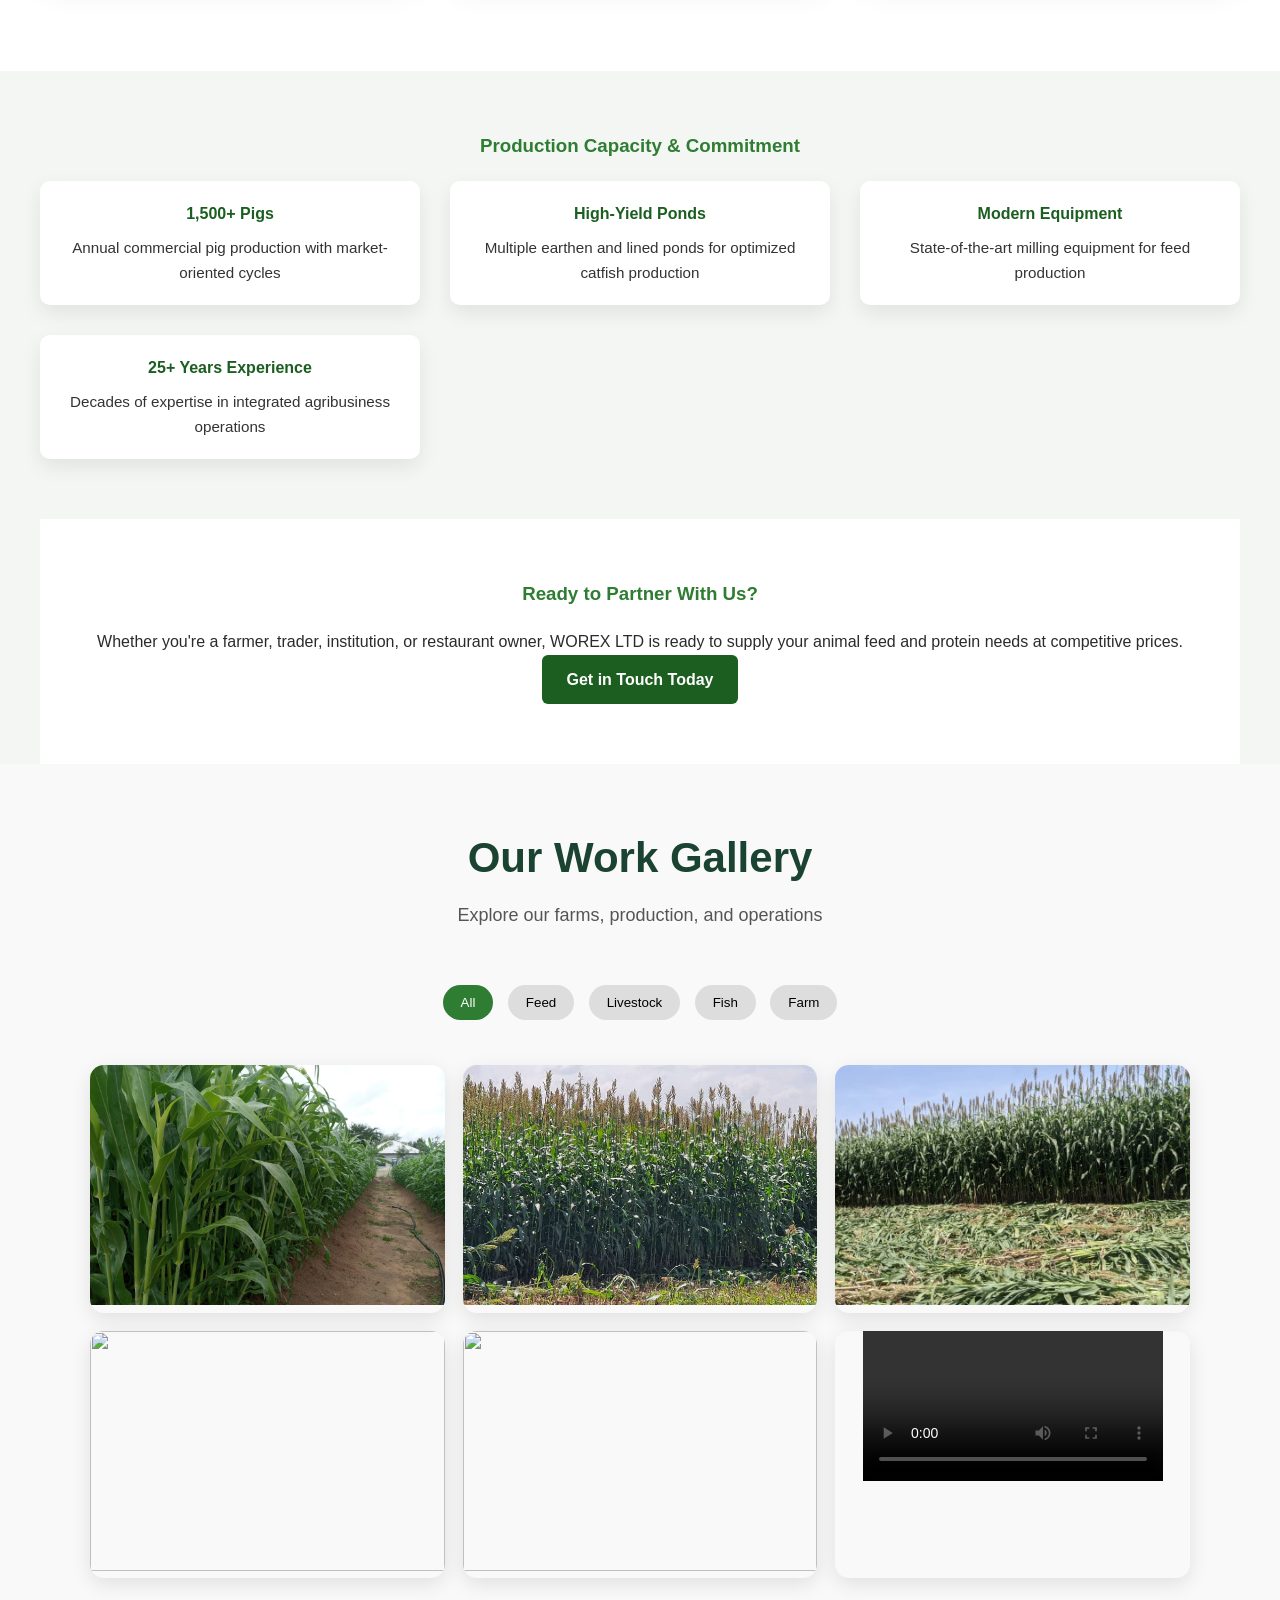
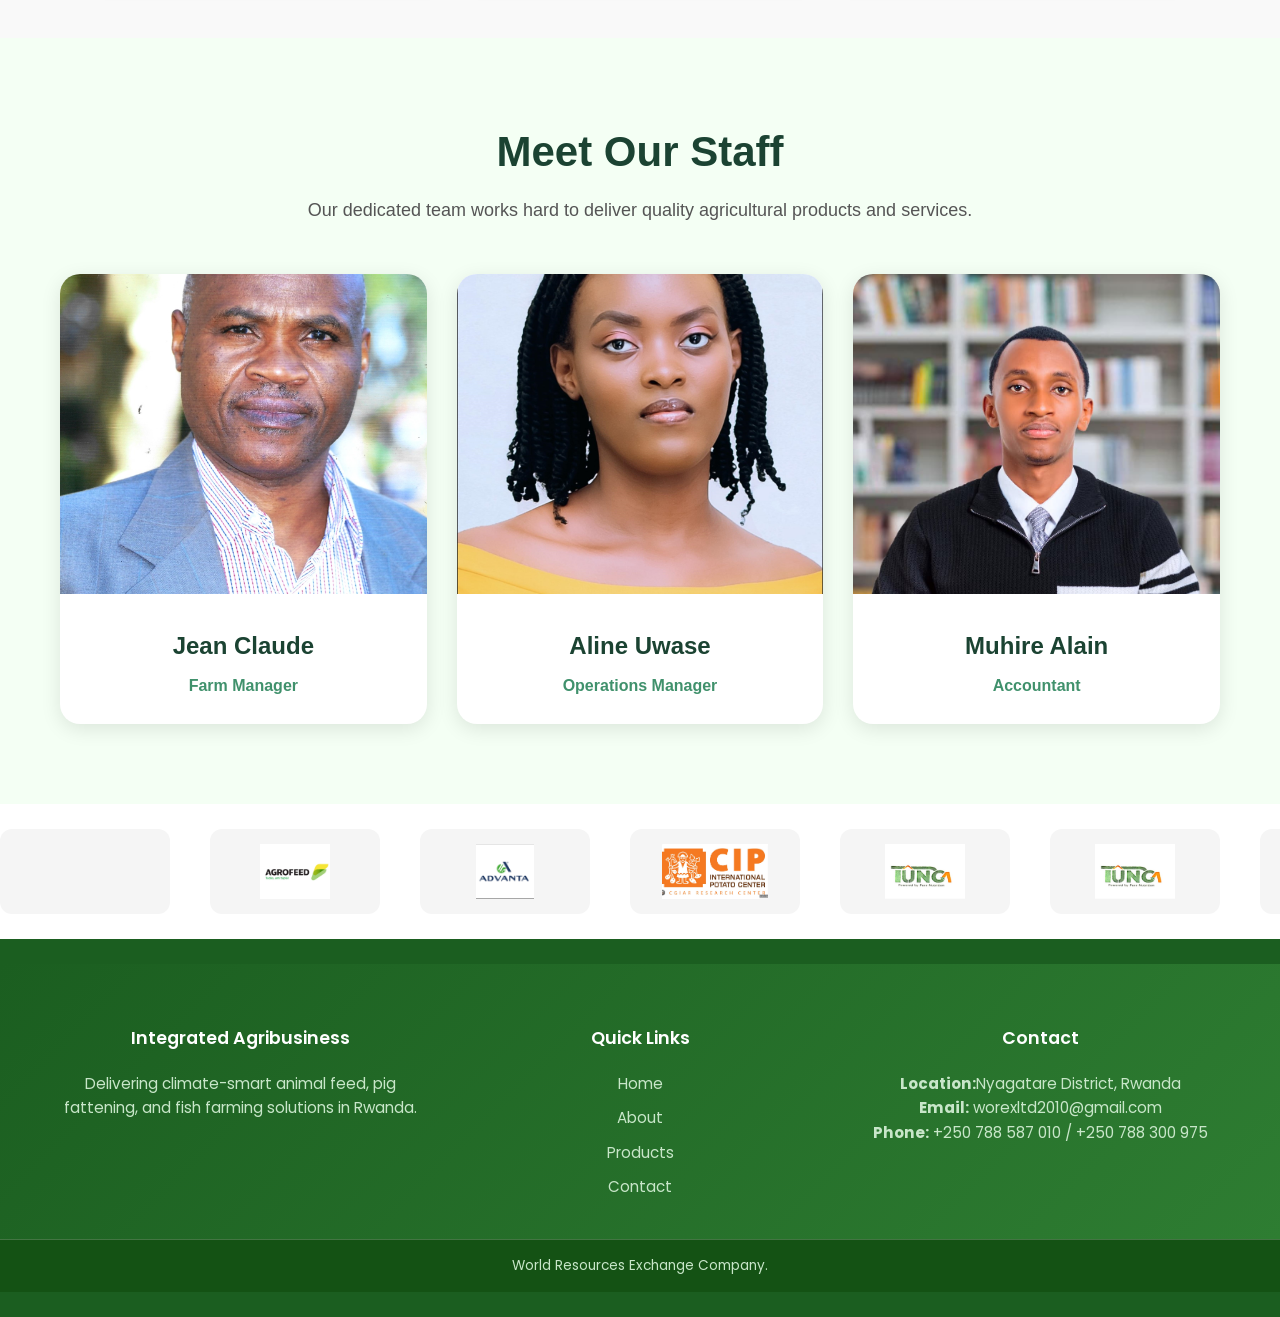
==== commit 6f16a633: "Update print statement from 'Hello' to 'Goodbye'" ====
--- a/index.html
+++ b/index.html
@@ -670,7 +670,7 @@
       <!-- Staff Member 1 -->
       <div class="staff-card">
         <img
-          src="https://images.unsplash.com/photo-1500648767791-00dcc994a43e?q=80&w=800&auto=format&fit=crop"
+          src="images/nigga.jpeg"
           alt="Farm Manager"
         />
         <div class="staff-content">
@@ -682,24 +682,24 @@
       <!-- Staff Member 2 -->
       <div class="staff-card">
         <img
-          src="https://images.unsplash.com/photo-1494790108377-be9c29b29330?q=80&w=800&auto=format&fit=crop"
+          src="images/Elina.PNG"
           alt="Agronomist"
         />
         <div class="staff-content">
           <h3>Aline Uwase</h3>
-          <p>Agronomist</p>
+          <p>Operations Manager</p>
         </div>
       </div>
 
       <!-- Staff Member 3 -->
       <div class="staff-card">
         <img
-          src="https://images.unsplash.com/photo-1506794778202-cad84cf45f1d?q=80&w=800&auto=format&fit=crop"
+          src="images/alan.jpeg"
           alt="Operations Officer"
         />
         <div class="staff-content">
-          <h3>Eric Ndayisaba</h3>
-          <p>Operations Officer</p>
+          <h3>Muhire Alain</h3>
+          <p>Accountant</p>
         </div>
       </div>
     </div>
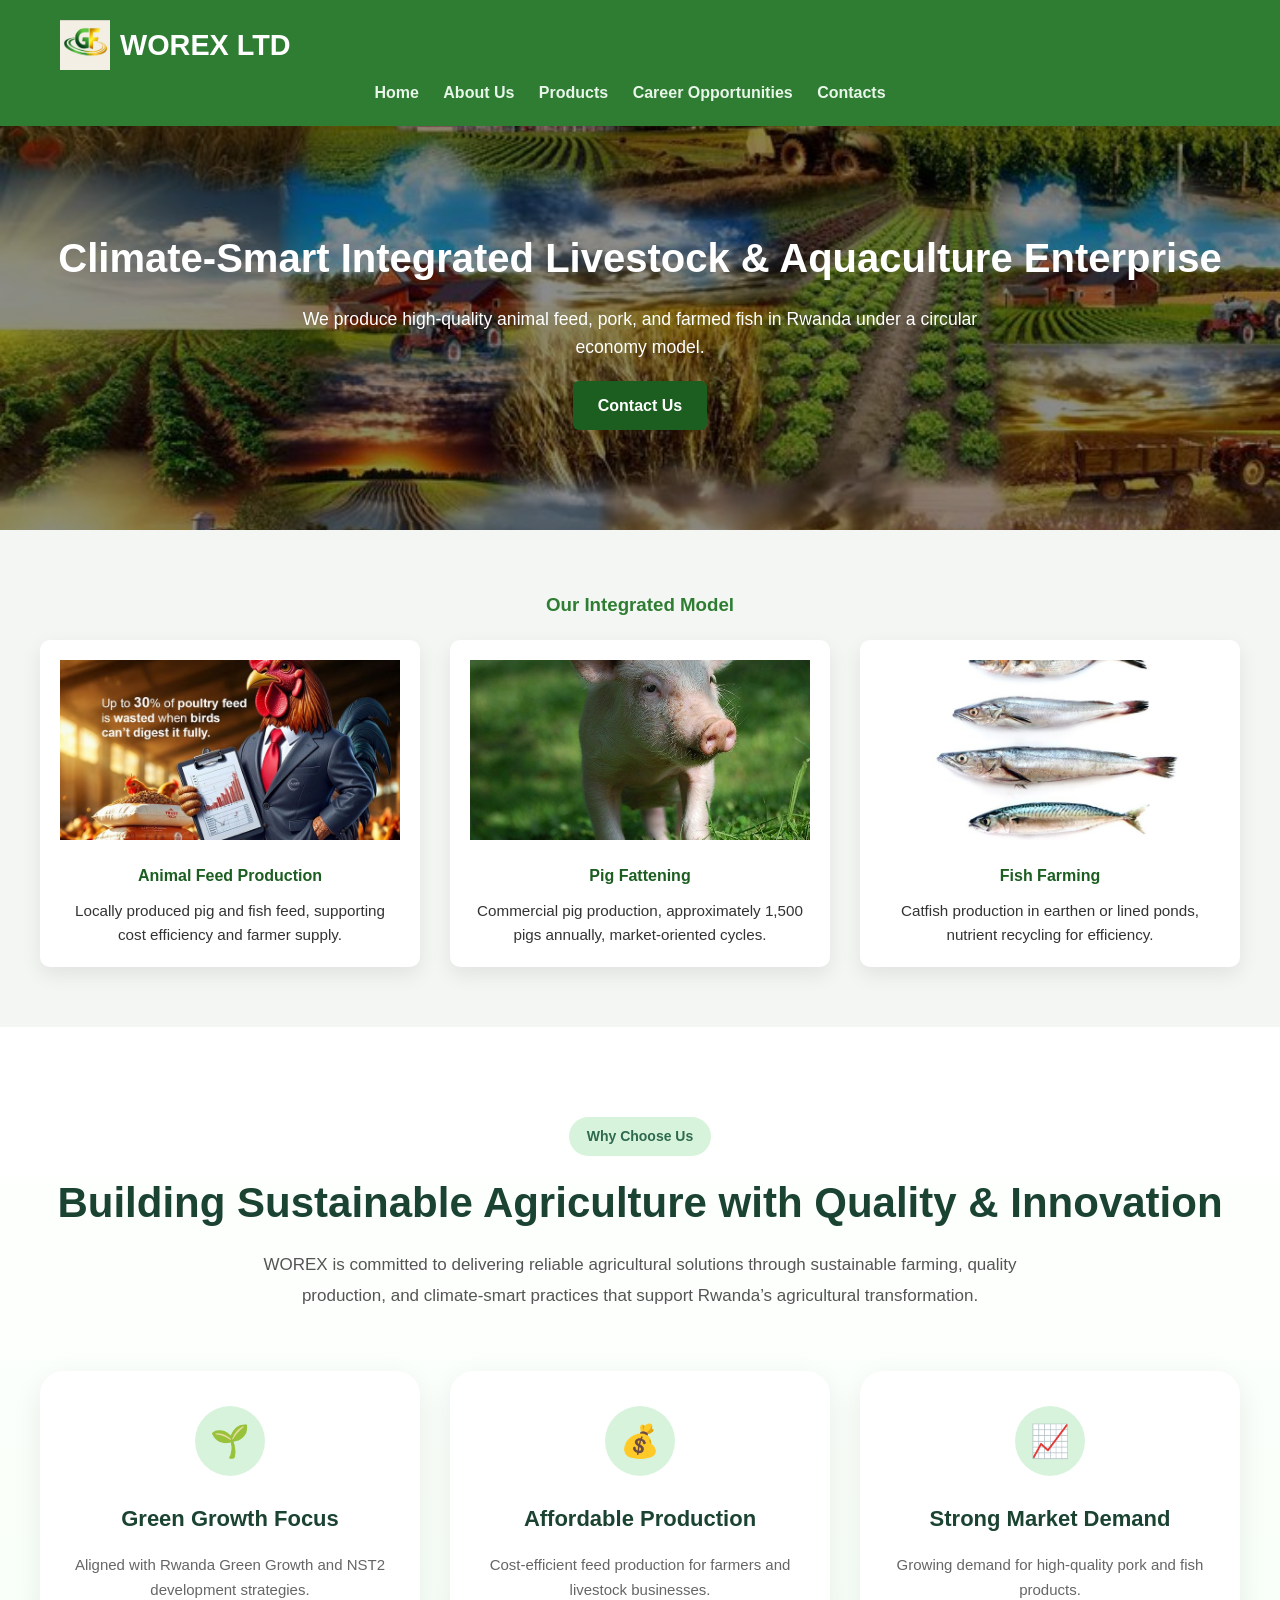
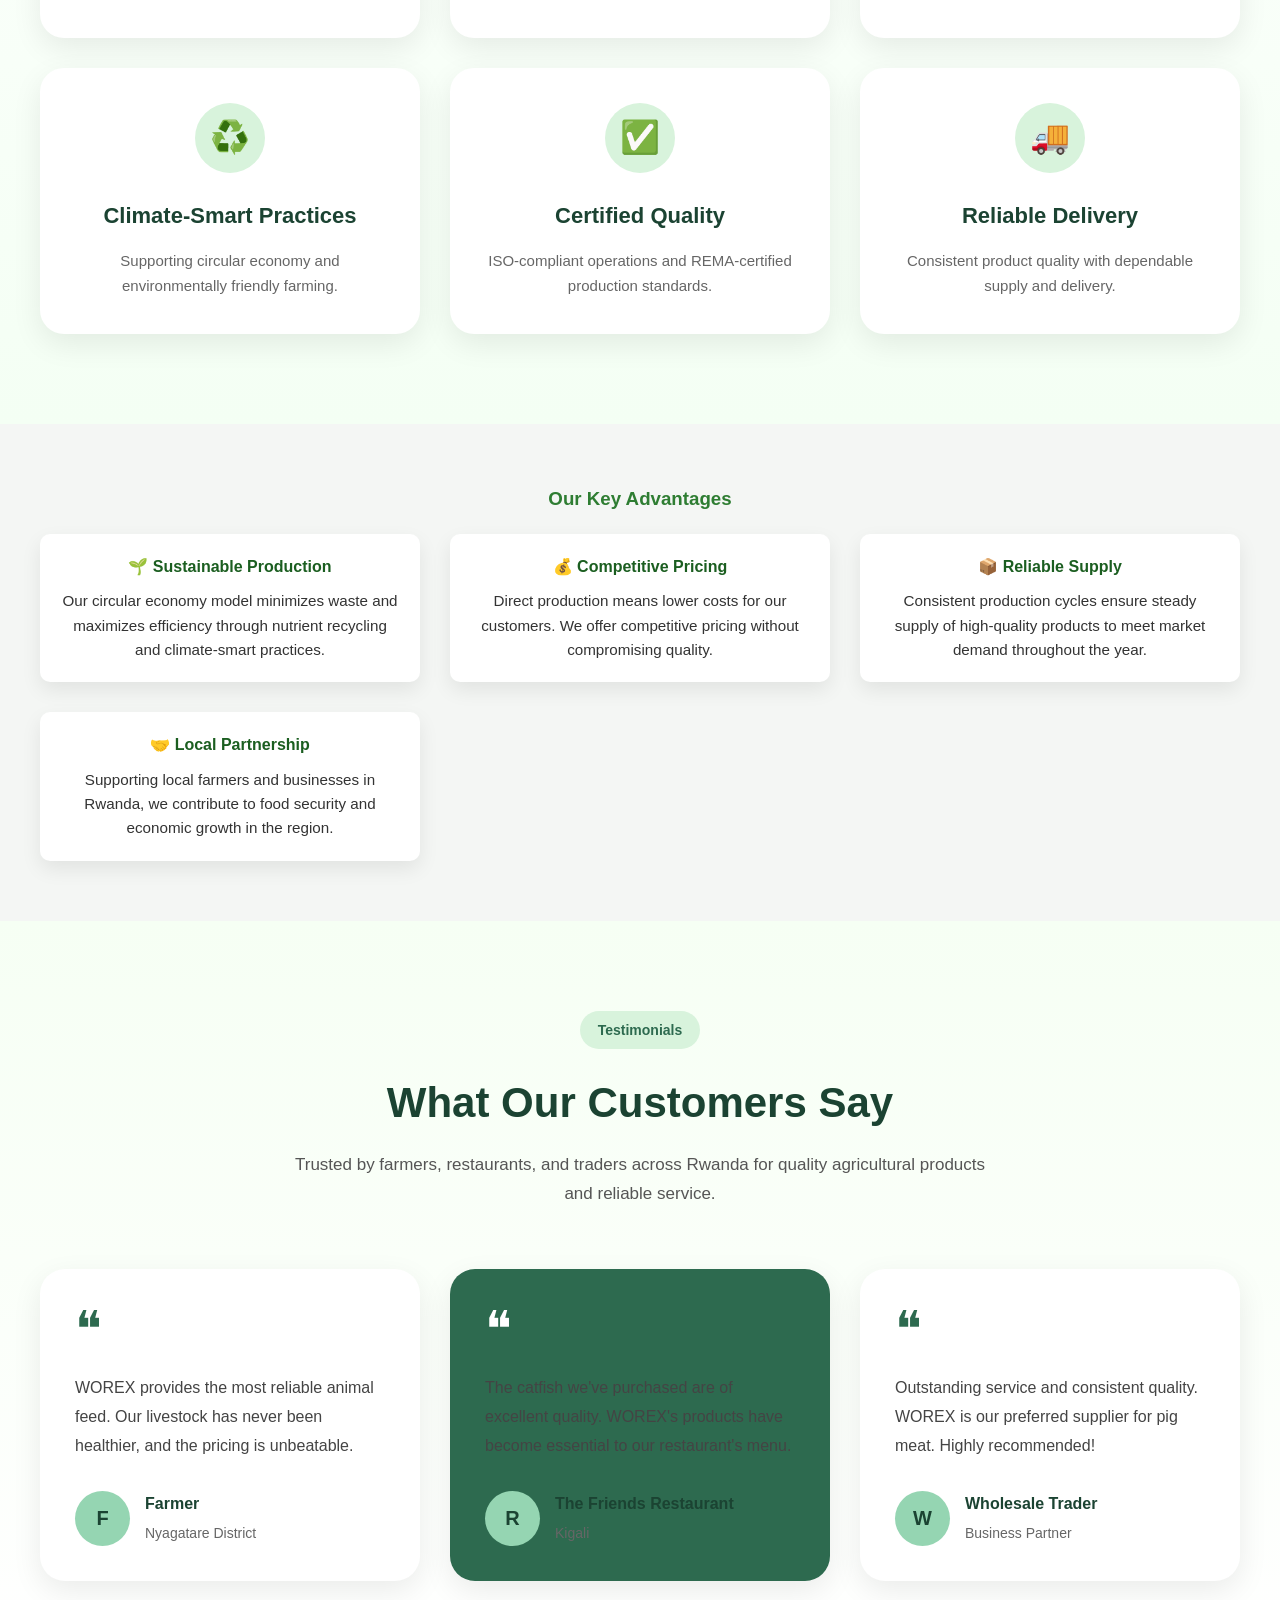
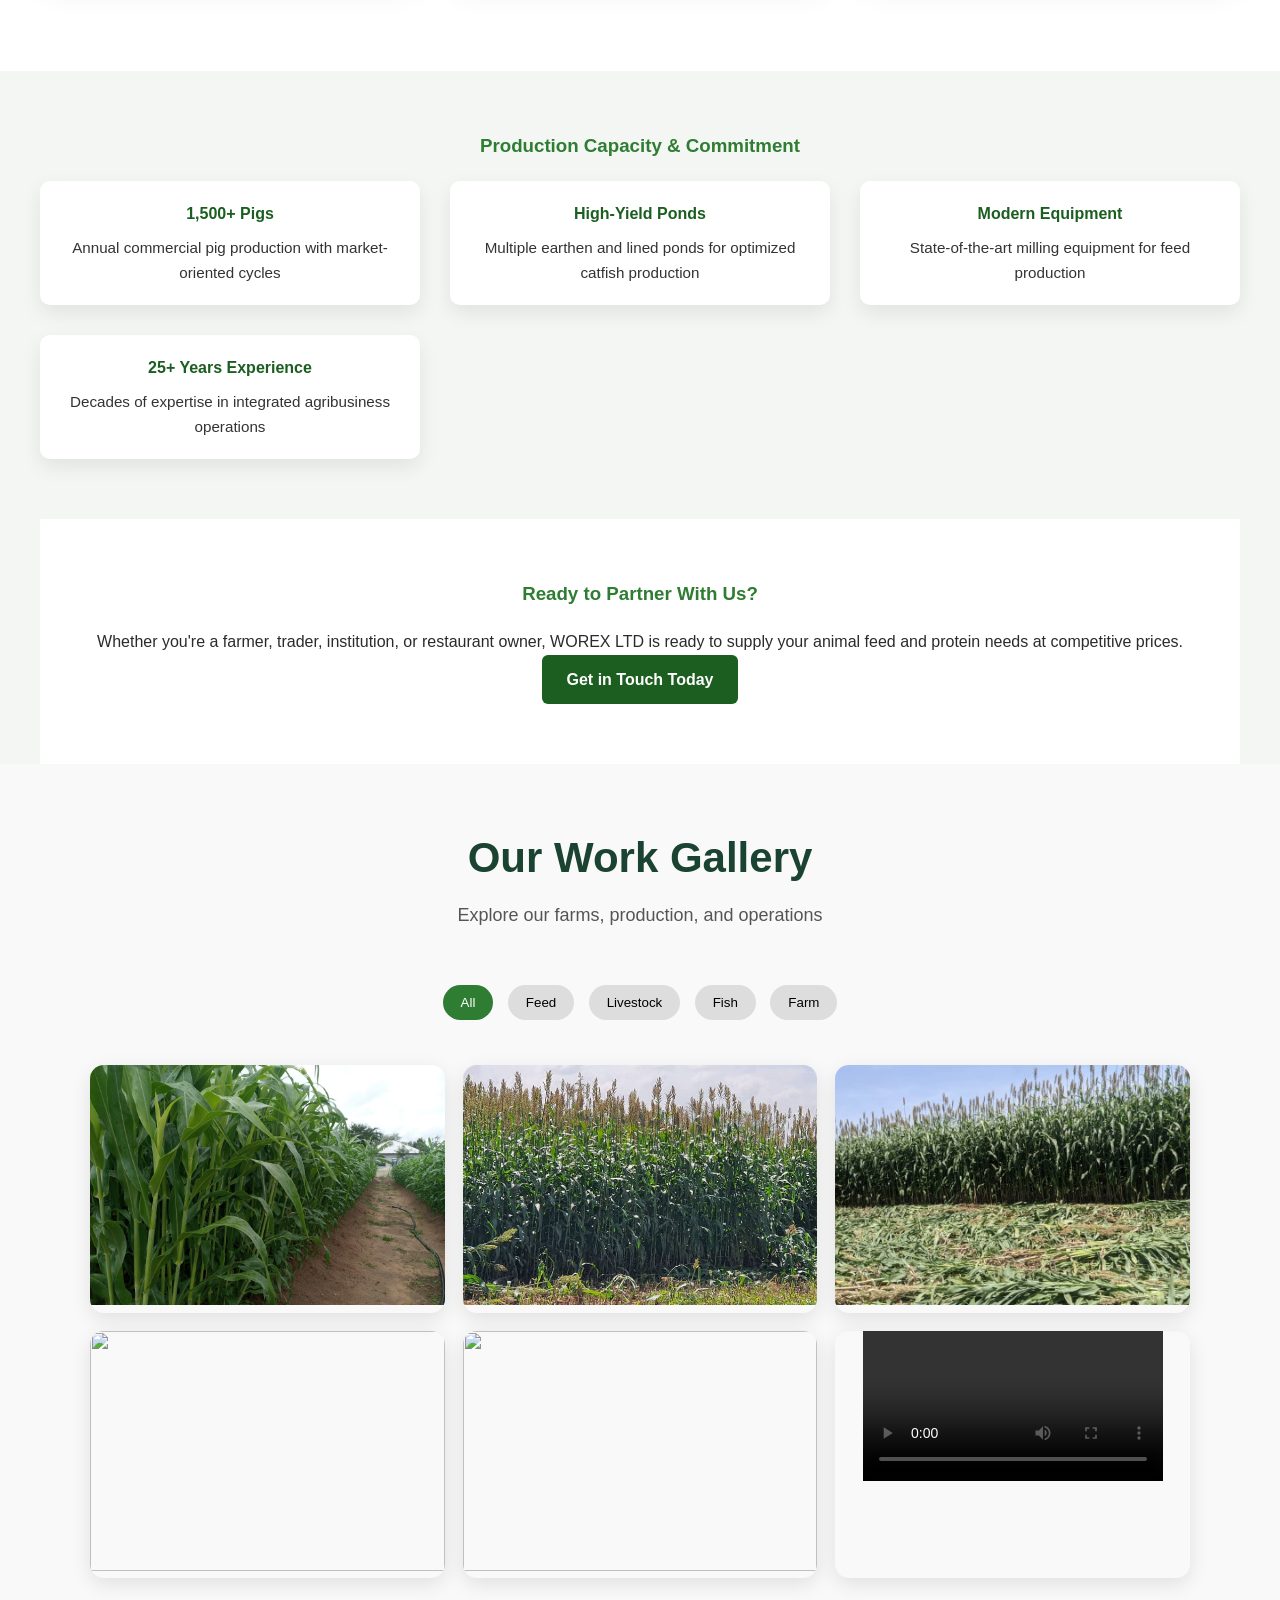
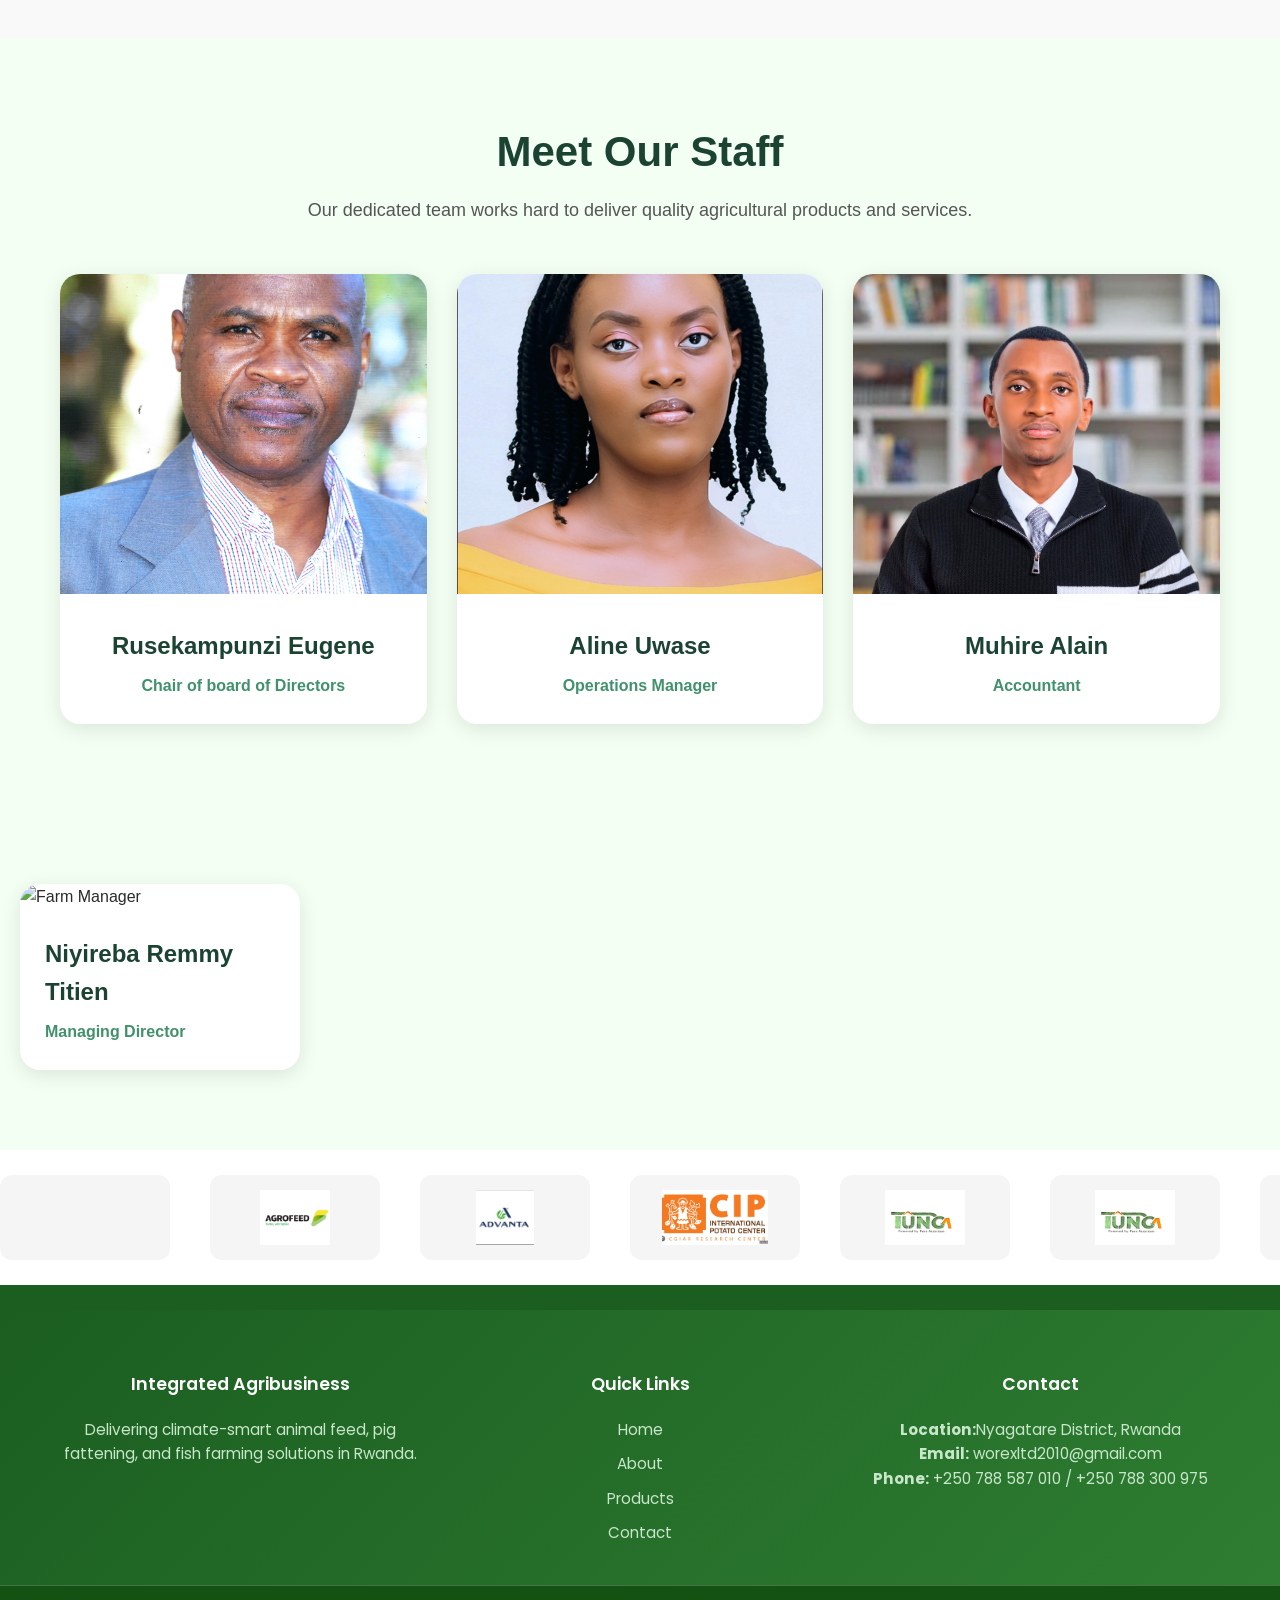
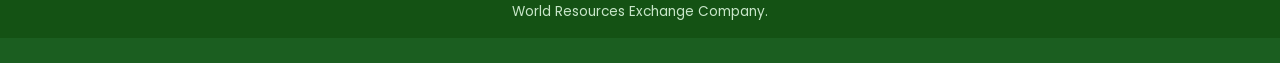
==== commit e3a2a289: "Update print statement from 'Hello' to 'Goodbye'" ====
--- a/index.html
+++ b/index.html
@@ -19,7 +19,6 @@
       <a href="index.html">Home</a>
       <a href="about.html">About Us</a>
       <a href="products.html">Products</a>
-      <a href="projects.html">Projects</a>
       <a href="career.html">Career Opportunities</a>
       <a href="contact.html">Contacts</a>
     </nav>
@@ -674,8 +673,8 @@
           alt="Farm Manager"
         />
         <div class="staff-content">
-          <h3>Jean Claude</h3>
-          <p>Farm Manager</p>
+          <h3>Rusekampunzi Eugene</h3>
+          <p>Chair of board of Directors</p>
         </div>
       </div>
 
@@ -705,6 +704,29 @@
     </div>
   </div>
 </section>
+
+
+<section class="staff-section">
+
+    <div class="staff-grid" style="width: 4cm;">
+      <!-- Staff Member 1 -->
+      <div class="staff-card">
+        <img
+          src="images/remyy.PNG"
+          alt="Farm Manager"
+        />
+        <div class="staff-content">
+          <h3>Niyireba Remmy Titien</h3>
+          <p>Managing Director</p>
+        </div>
+      </div>
+
+    
+    </div>
+  </div>
+</section>
+
+
 
 
 <style>
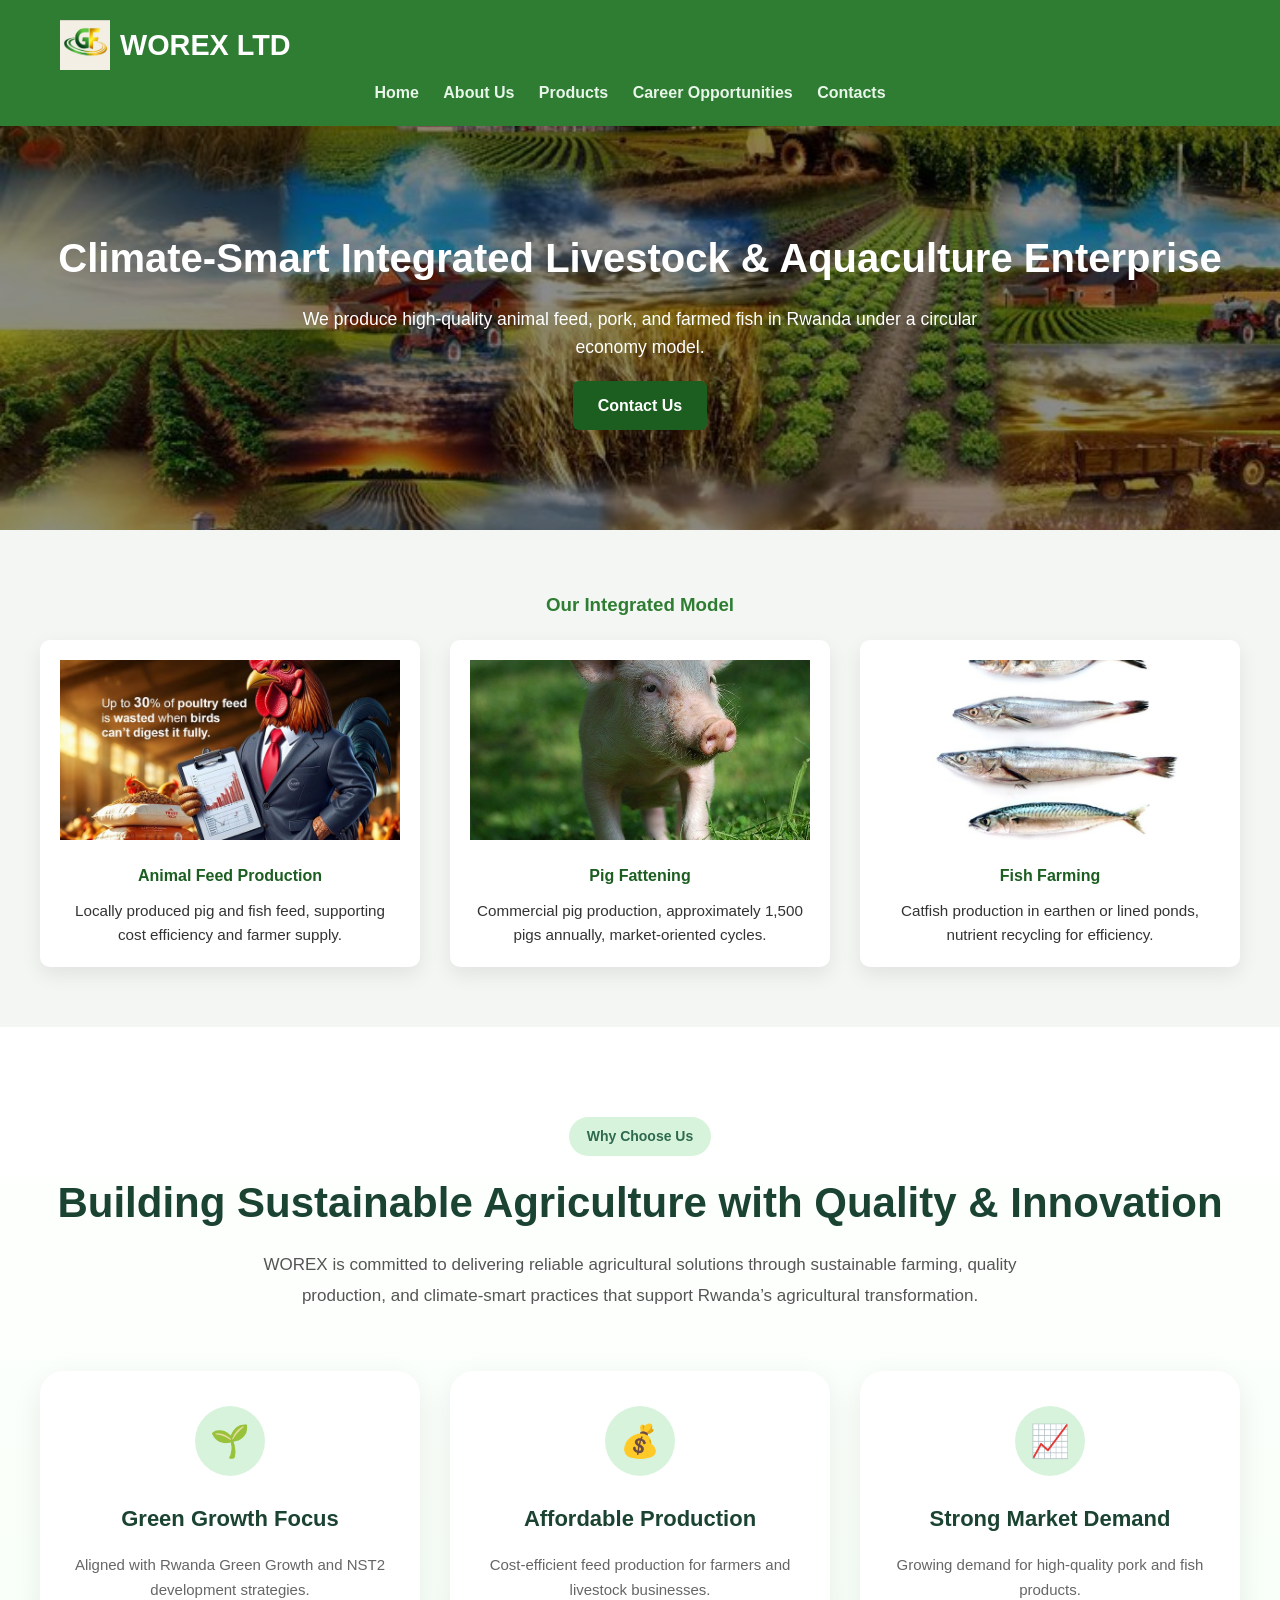
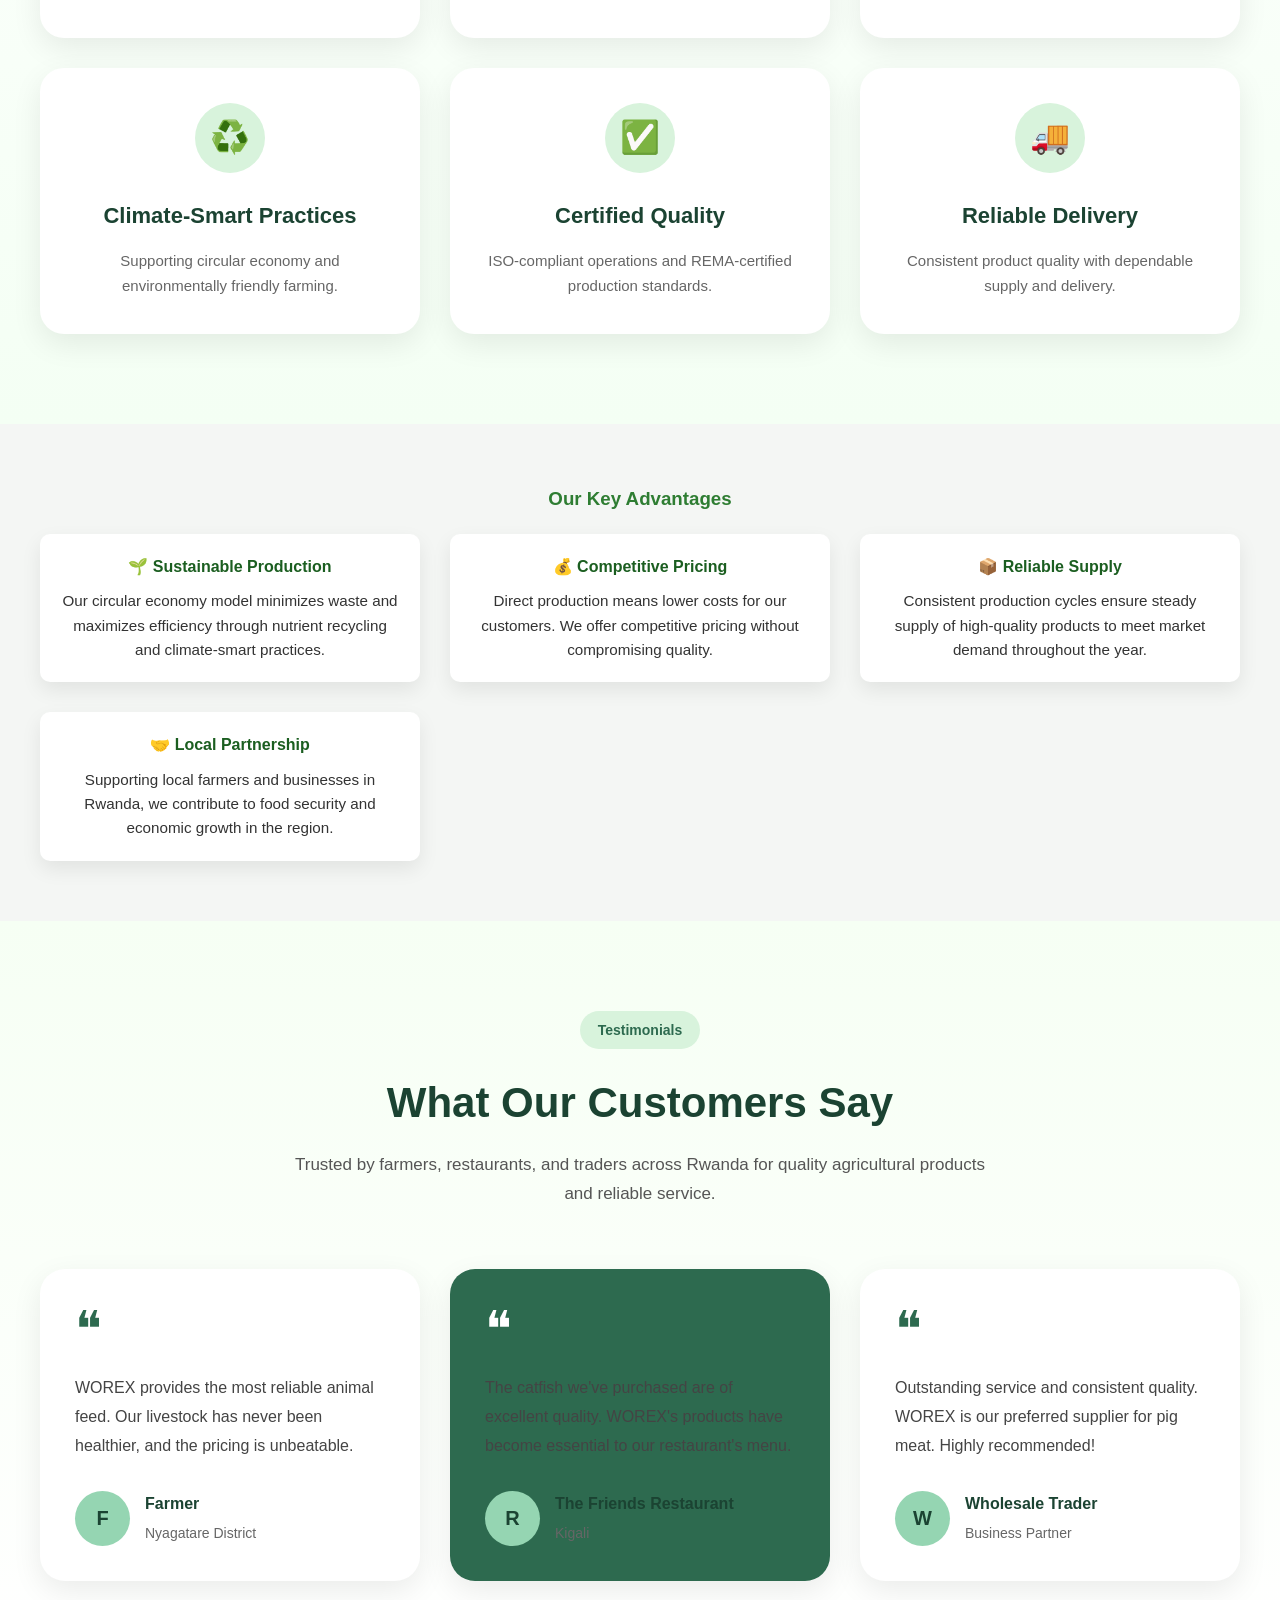
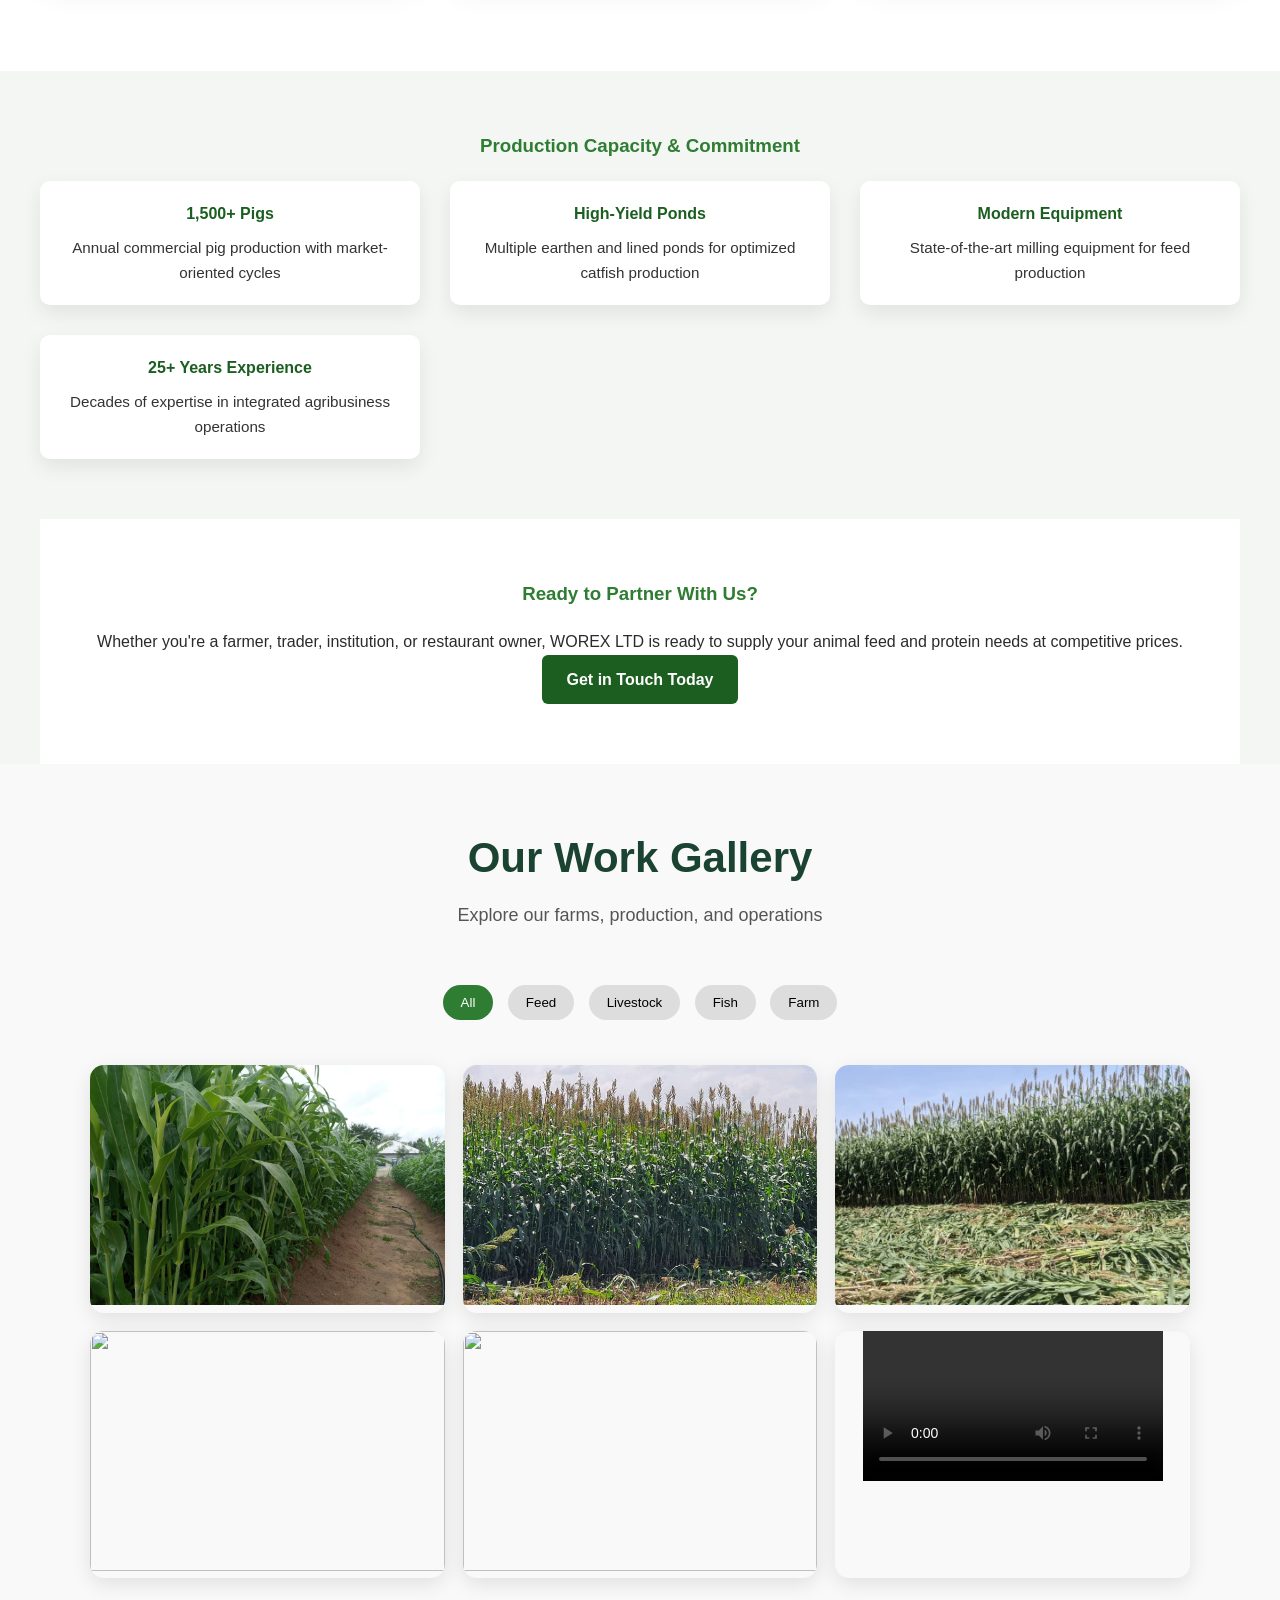
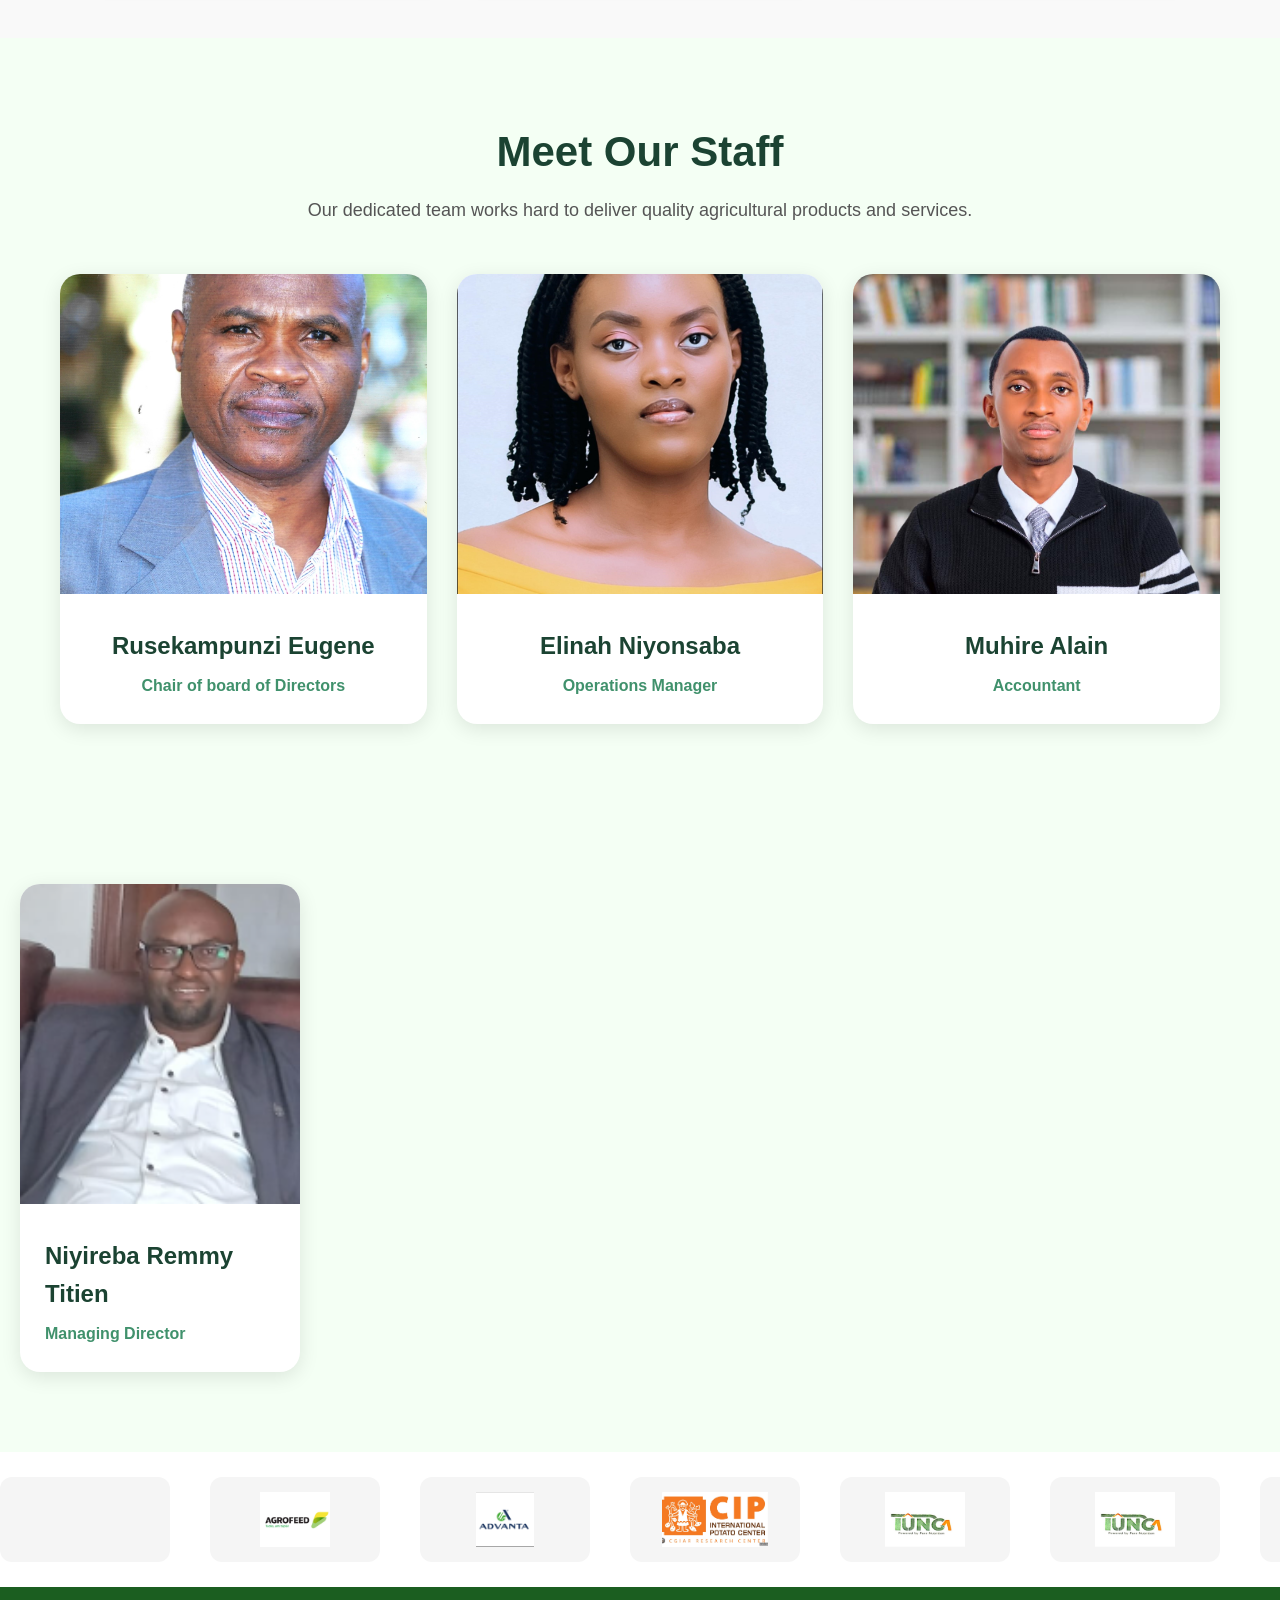
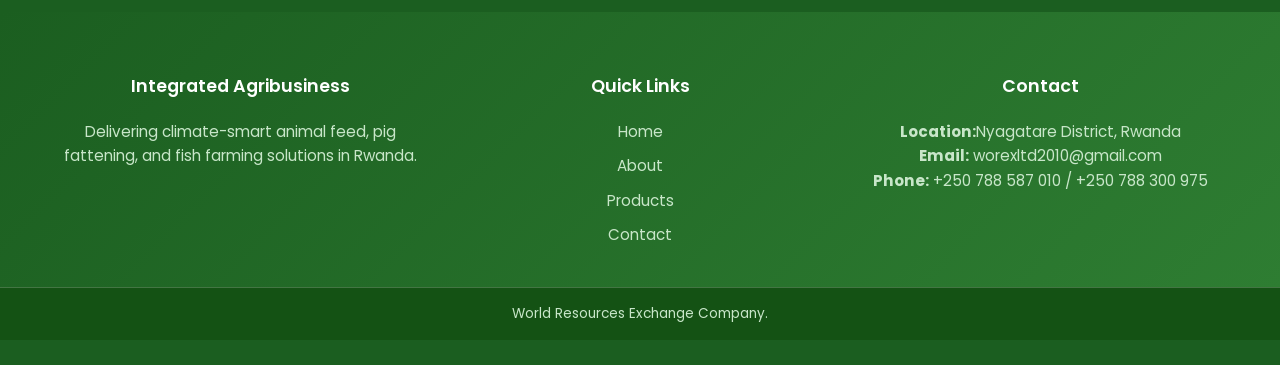
==== commit 8d2a50fa: "Update print statement from 'Hello' to 'Goodbye'" ====
--- a/index.html
+++ b/index.html
@@ -685,7 +685,7 @@
           alt="Agronomist"
         />
         <div class="staff-content">
-          <h3>Aline Uwase</h3>
+          <h3>Elinah Niyonsaba</h3>
           <p>Operations Manager</p>
         </div>
       </div>
@@ -1004,3 +1004,4 @@
   }
 }
 </style>
+
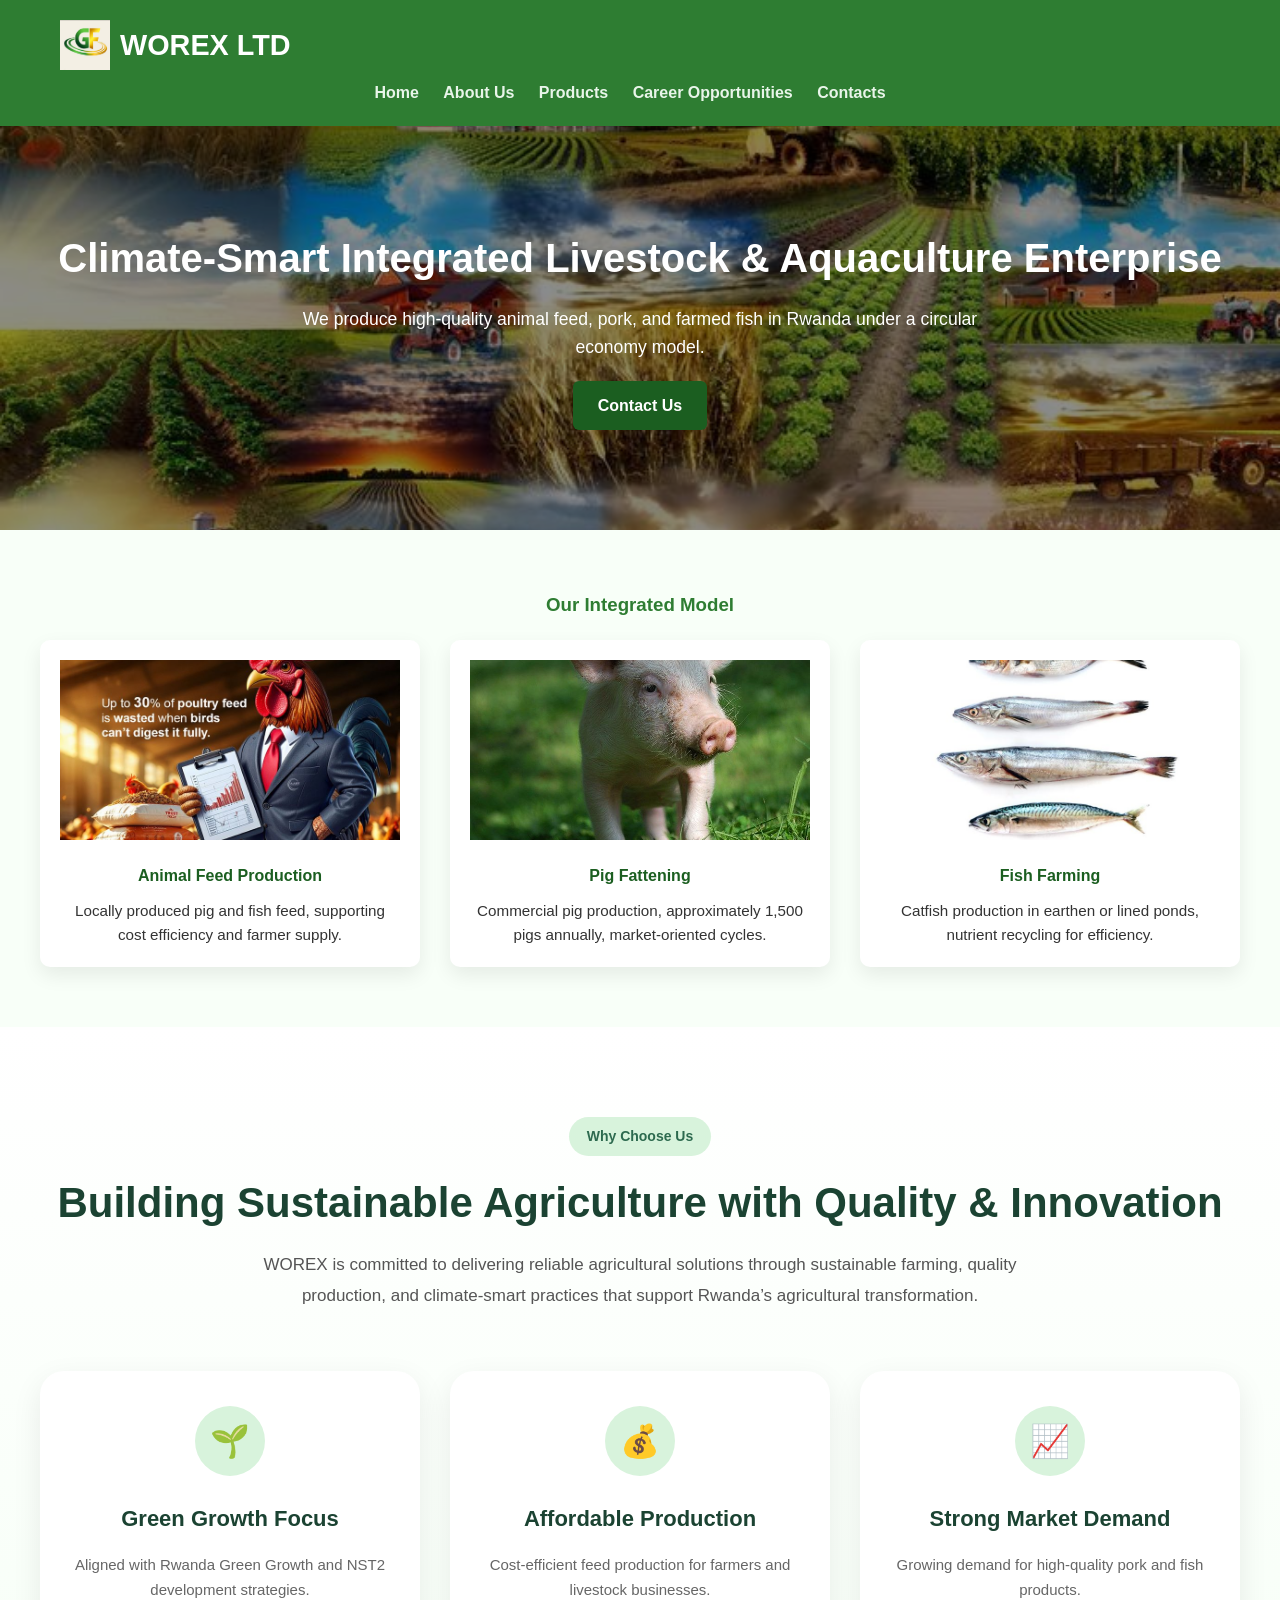
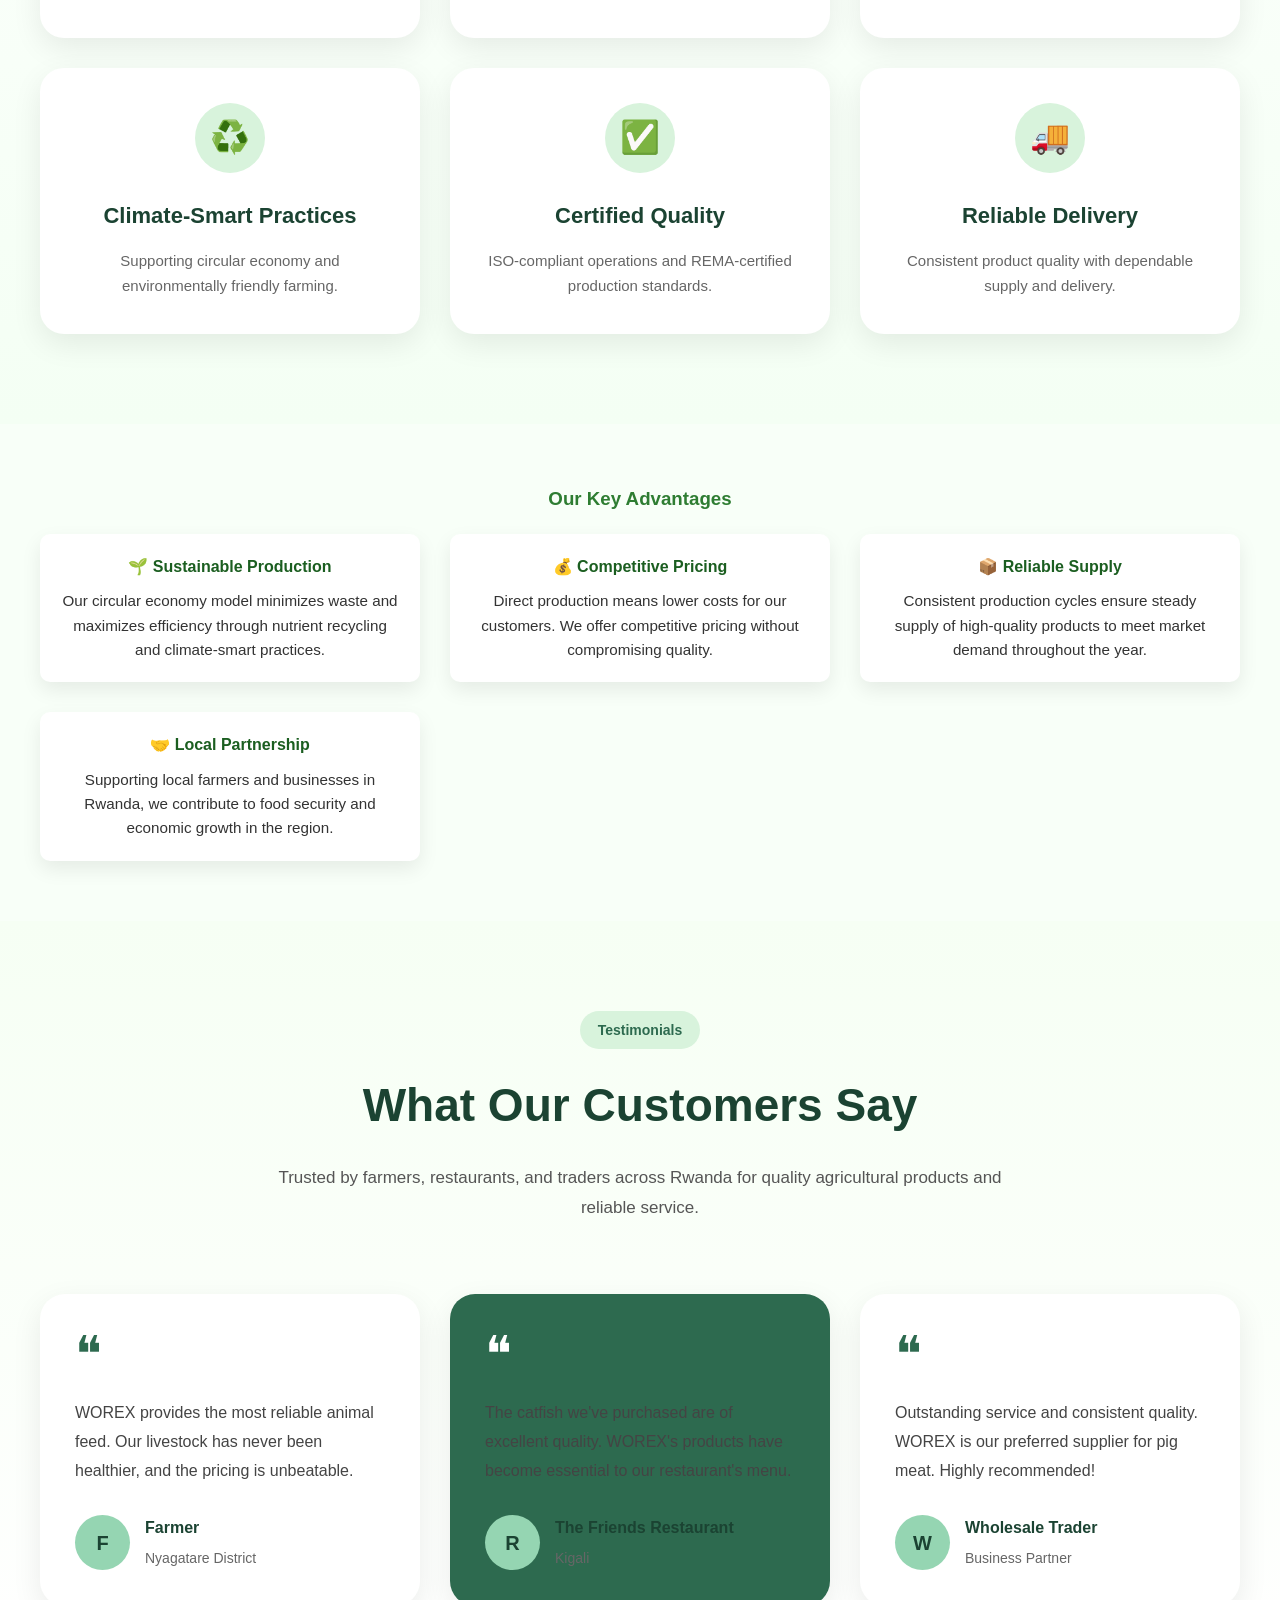
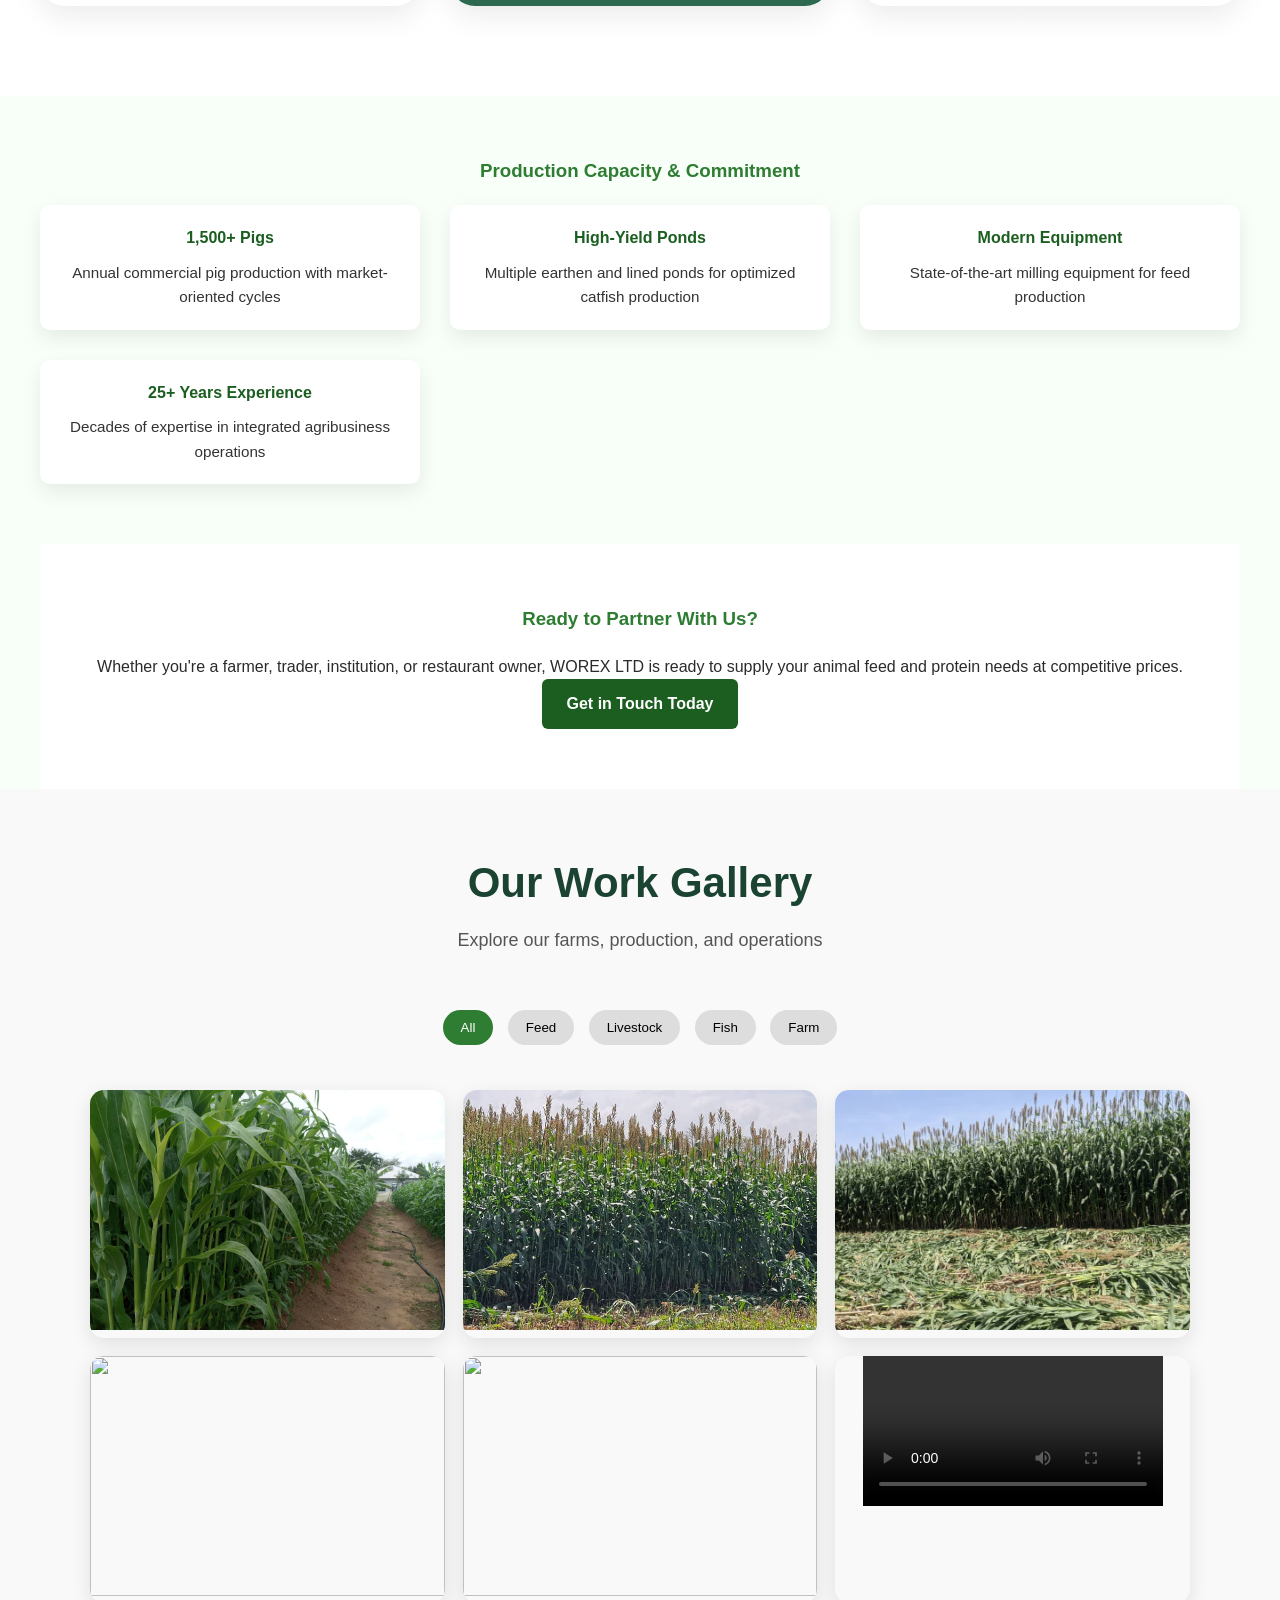
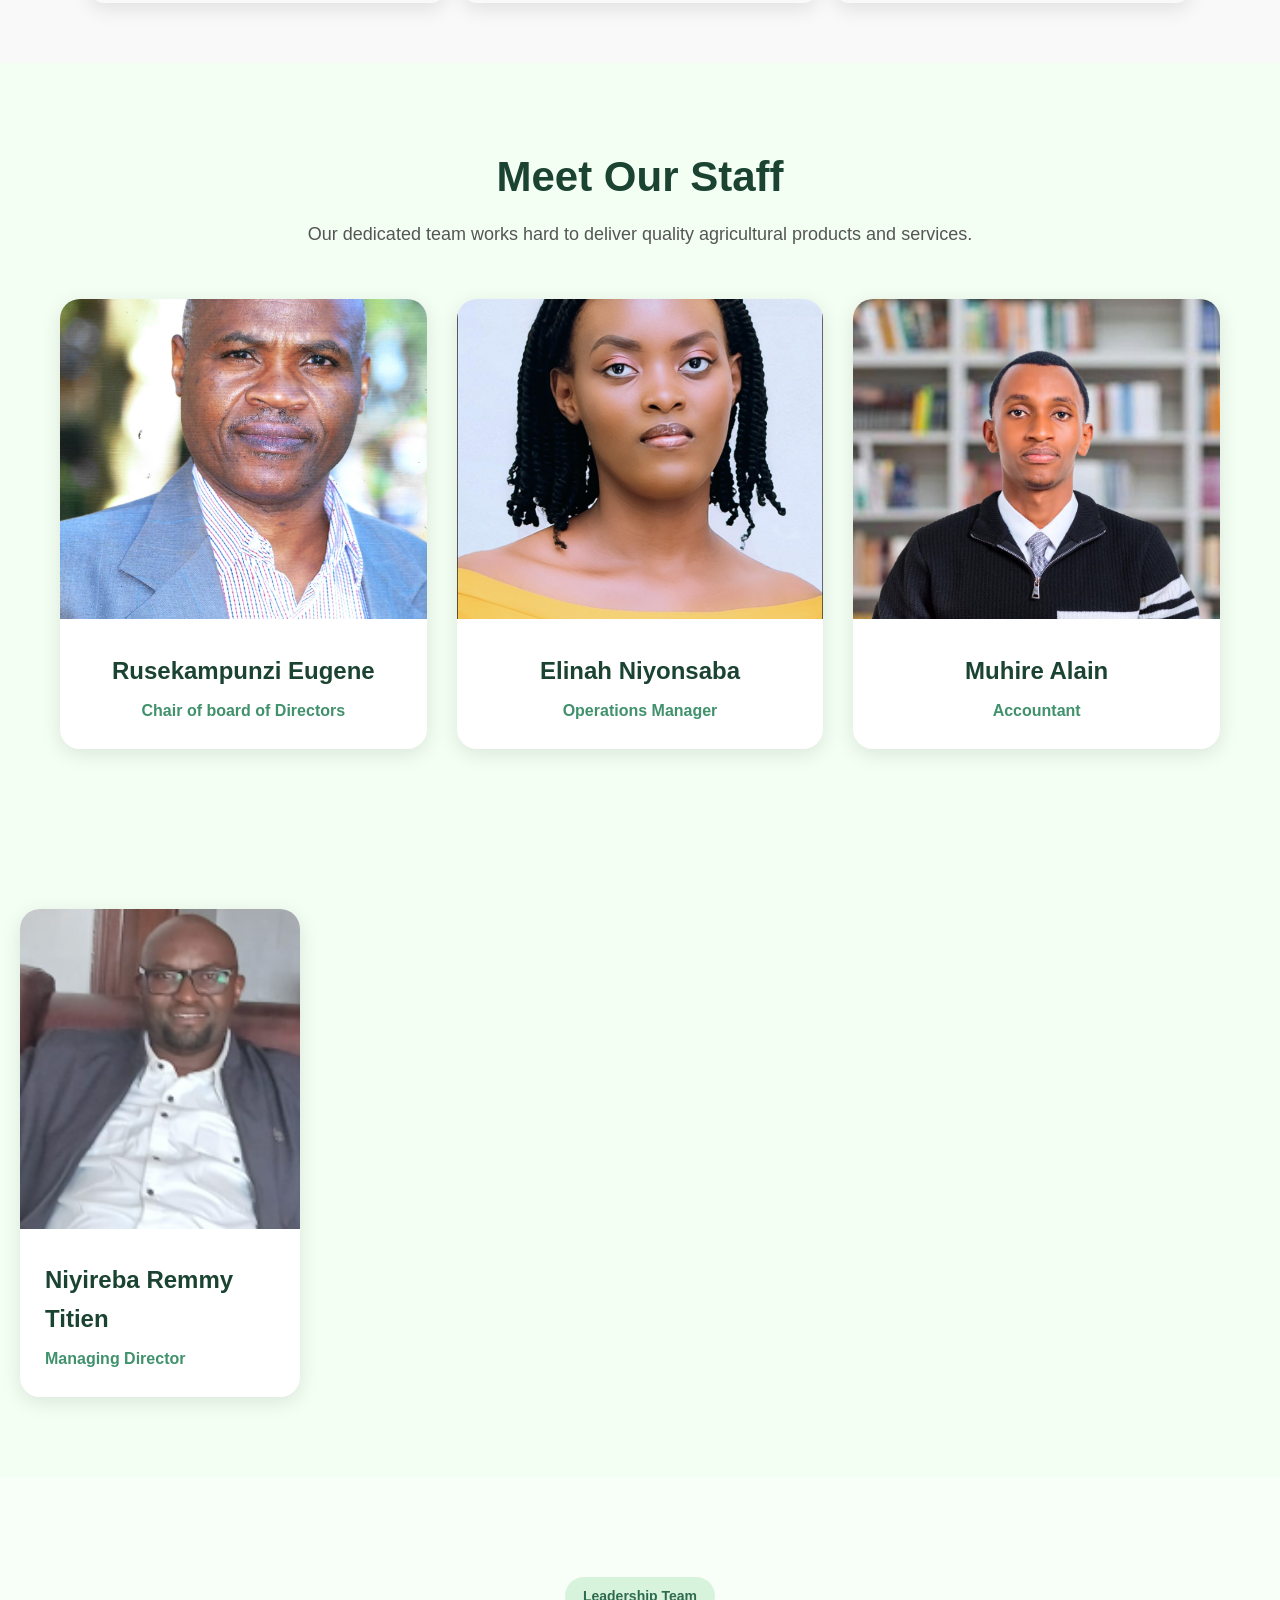
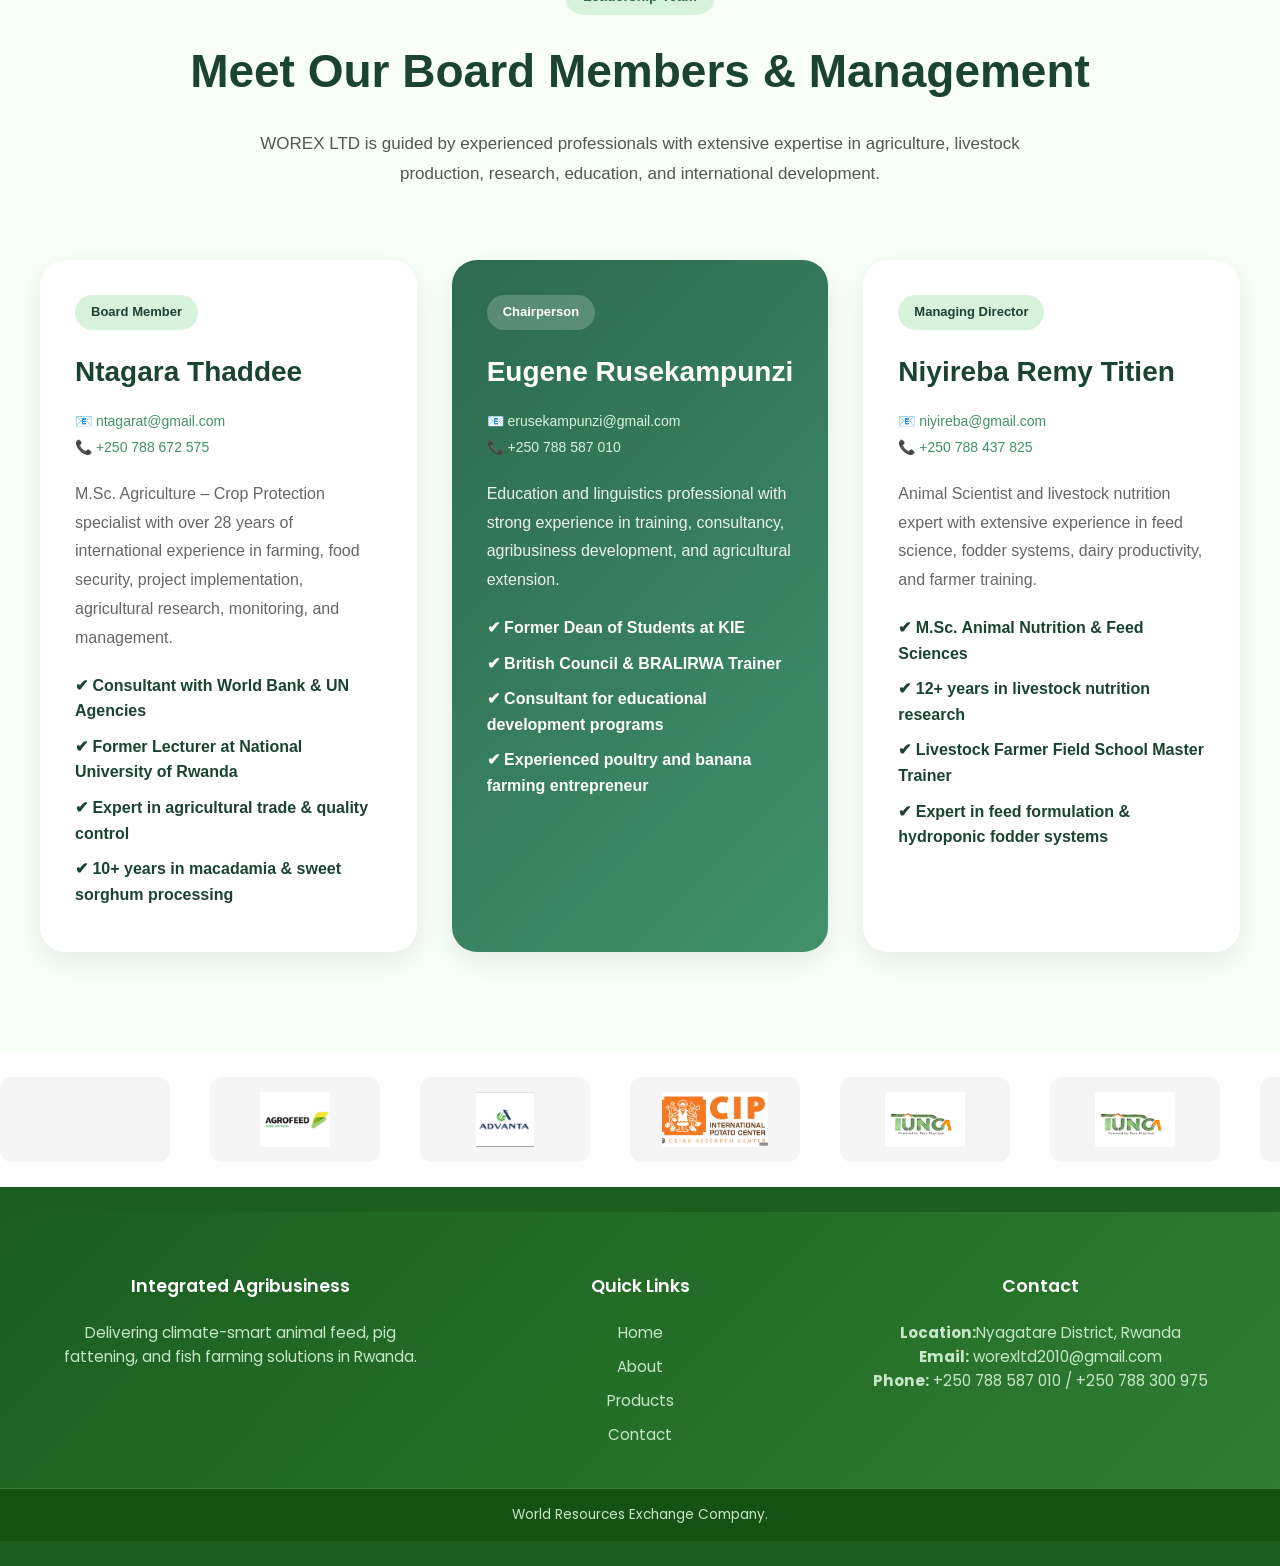
==== commit ddd14987: "Update print statement from 'Hello' to 'Goodbye'" ====
--- a/index.html
+++ b/index.html
@@ -814,6 +814,249 @@
 </style>
 
 
+<!--boi-data-->
+<!-- Leadership & Board Members Section -->
+<section class="team-section">
+  <div class="team-container">
+
+    <!-- Header -->
+    <div class="section-header">
+      <span class="section-tag">Leadership Team</span>
+      <h2>Meet Our Board Members & Management</h2>
+      <p>
+        WOREX LTD is guided by experienced professionals with extensive expertise
+        in agriculture, livestock production, research, education, and international development.
+      </p>
+    </div>
+
+    <!-- Team Grid -->
+    <div class="team-grid">
+
+      <!-- Member 1 -->
+      <div class="team-card">
+        <div class="team-role">Board Member</div>
+
+        <h3>Ntagara Thaddee</h3>
+
+        <p class="team-contact">
+          📧 ntagarat@gmail.com <br>
+          📞 +250 788 672 575
+        </p>
+
+        <p class="team-description">
+          M.Sc. Agriculture – Crop Protection specialist with over 28 years of
+          international experience in farming, food security, project implementation,
+          agricultural research, monitoring, and management.
+        </p>
+
+        <ul>
+          <li>✔ Consultant with World Bank & UN Agencies</li>
+          <li>✔ Former Lecturer at National University of Rwanda</li>
+          <li>✔ Expert in agricultural trade & quality control</li>
+          <li>✔ 10+ years in macadamia & sweet sorghum processing</li>
+        </ul>
+      </div>
+
+      <!-- Member 2 -->
+      <div class="team-card featured-card">
+        <div class="team-role">Chairperson</div>
+
+        <h3>Eugene Rusekampunzi</h3>
+
+        <p class="team-contact">
+          📧 erusekampunzi@gmail.com <br>
+          📞 +250 788 587 010
+        </p>
+
+        <p class="team-description">
+          Education and linguistics professional with strong experience in
+          training, consultancy, agribusiness development, and agricultural extension.
+        </p>
+
+        <ul>
+          <li>✔ Former Dean of Students at KIE</li>
+          <li>✔ British Council & BRALIRWA Trainer</li>
+          <li>✔ Consultant for educational development programs</li>
+          <li>✔ Experienced poultry and banana farming entrepreneur</li>
+        </ul>
+      </div>
+
+      <!-- Member 3 -->
+      <div class="team-card">
+        <div class="team-role">Managing Director</div>
+
+        <h3>Niyireba Remy Titien</h3>
+
+        <p class="team-contact">
+          📧 niyireba@gmail.com <br>
+          📞 +250 788 437 825
+        </p>
+
+        <p class="team-description">
+          Animal Scientist and livestock nutrition expert with extensive experience
+          in feed science, fodder systems, dairy productivity, and farmer training.
+        </p>
+
+        <ul>
+          <li>✔ M.Sc. Animal Nutrition & Feed Sciences</li>
+          <li>✔ 12+ years in livestock nutrition research</li>
+          <li>✔ Livestock Farmer Field School Master Trainer</li>
+          <li>✔ Expert in feed formulation & hydroponic fodder systems</li>
+        </ul>
+      </div>
+
+    </div>
+  </div>
+</section>
+
+<style>
+* {
+  margin: 0;
+  padding: 0;
+  box-sizing: border-box;
+}
+
+body {
+  font-family: Arial, sans-serif;
+  background: #f8fff8;
+}
+
+/* Section */
+.team-section {
+  padding: 100px 20px;
+}
+
+.team-container {
+  max-width: 1200px;
+  margin: auto;
+}
+
+/* Header */
+.section-header {
+  text-align: center;
+  margin-bottom: 70px;
+}
+
+.section-tag {
+  display: inline-block;
+  background: #d8f3dc;
+  color: #2d6a4f;
+  padding: 8px 18px;
+  border-radius: 30px;
+  font-size: 14px;
+  font-weight: bold;
+  margin-bottom: 20px;
+}
+
+.section-header h2 {
+  font-size: 46px;
+  color: #1b4332;
+  margin-bottom: 20px;
+}
+
+.section-header p {
+  max-width: 760px;
+  margin: auto;
+  color: #555;
+  line-height: 1.8;
+}
+
+/* Grid */
+.team-grid {
+  display: grid;
+  grid-template-columns: repeat(auto-fit, minmax(340px, 1fr));
+  gap: 35px;
+}
+
+/* Cards */
+.team-card {
+  background: white;
+  padding: 35px;
+  border-radius: 25px;
+  box-shadow: 0 10px 30px rgba(0,0,0,0.08);
+  transition: 0.3s ease;
+}
+
+.team-card:hover {
+  transform: translateY(-10px);
+}
+
+.featured-card {
+  background: linear-gradient(135deg, #2d6a4f, #40916c);
+  color: white;
+}
+
+.team-role {
+  display: inline-block;
+  background: #d8f3dc;
+  color: #1b4332;
+  padding: 7px 16px;
+  border-radius: 30px;
+  font-size: 13px;
+  font-weight: bold;
+  margin-bottom: 20px;
+}
+
+.featured-card .team-role {
+  background: rgba(255,255,255,0.2);
+  color: white;
+}
+
+.team-card h3 {
+  font-size: 28px;
+  margin-bottom: 15px;
+  color: #1b4332;
+}
+
+.featured-card h3 {
+  color: white;
+}
+
+.team-contact {
+  font-size: 14px;
+  margin-bottom: 20px;
+  color: #40916c;
+  line-height: 1.8;
+}
+
+.featured-card .team-contact {
+  color: #d8f3dc;
+}
+
+.team-description {
+  line-height: 1.8;
+  color: #666;
+  margin-bottom: 20px;
+}
+
+.featured-card .team-description {
+  color: rgba(255,255,255,0.9);
+}
+
+.team-card ul {
+  list-style: none;
+}
+
+.team-card li {
+  margin-bottom: 10px;
+  color: #1b4332;
+  font-weight: 600;
+}
+
+.featured-card li {
+  color: white;
+}
+
+/* Responsive */
+@media (max-width: 768px) {
+  .section-header h2 {
+    font-size: 34px;
+  }
+}
+</style>
+
+
+  
 
 
 <!-- Partnership Section -->
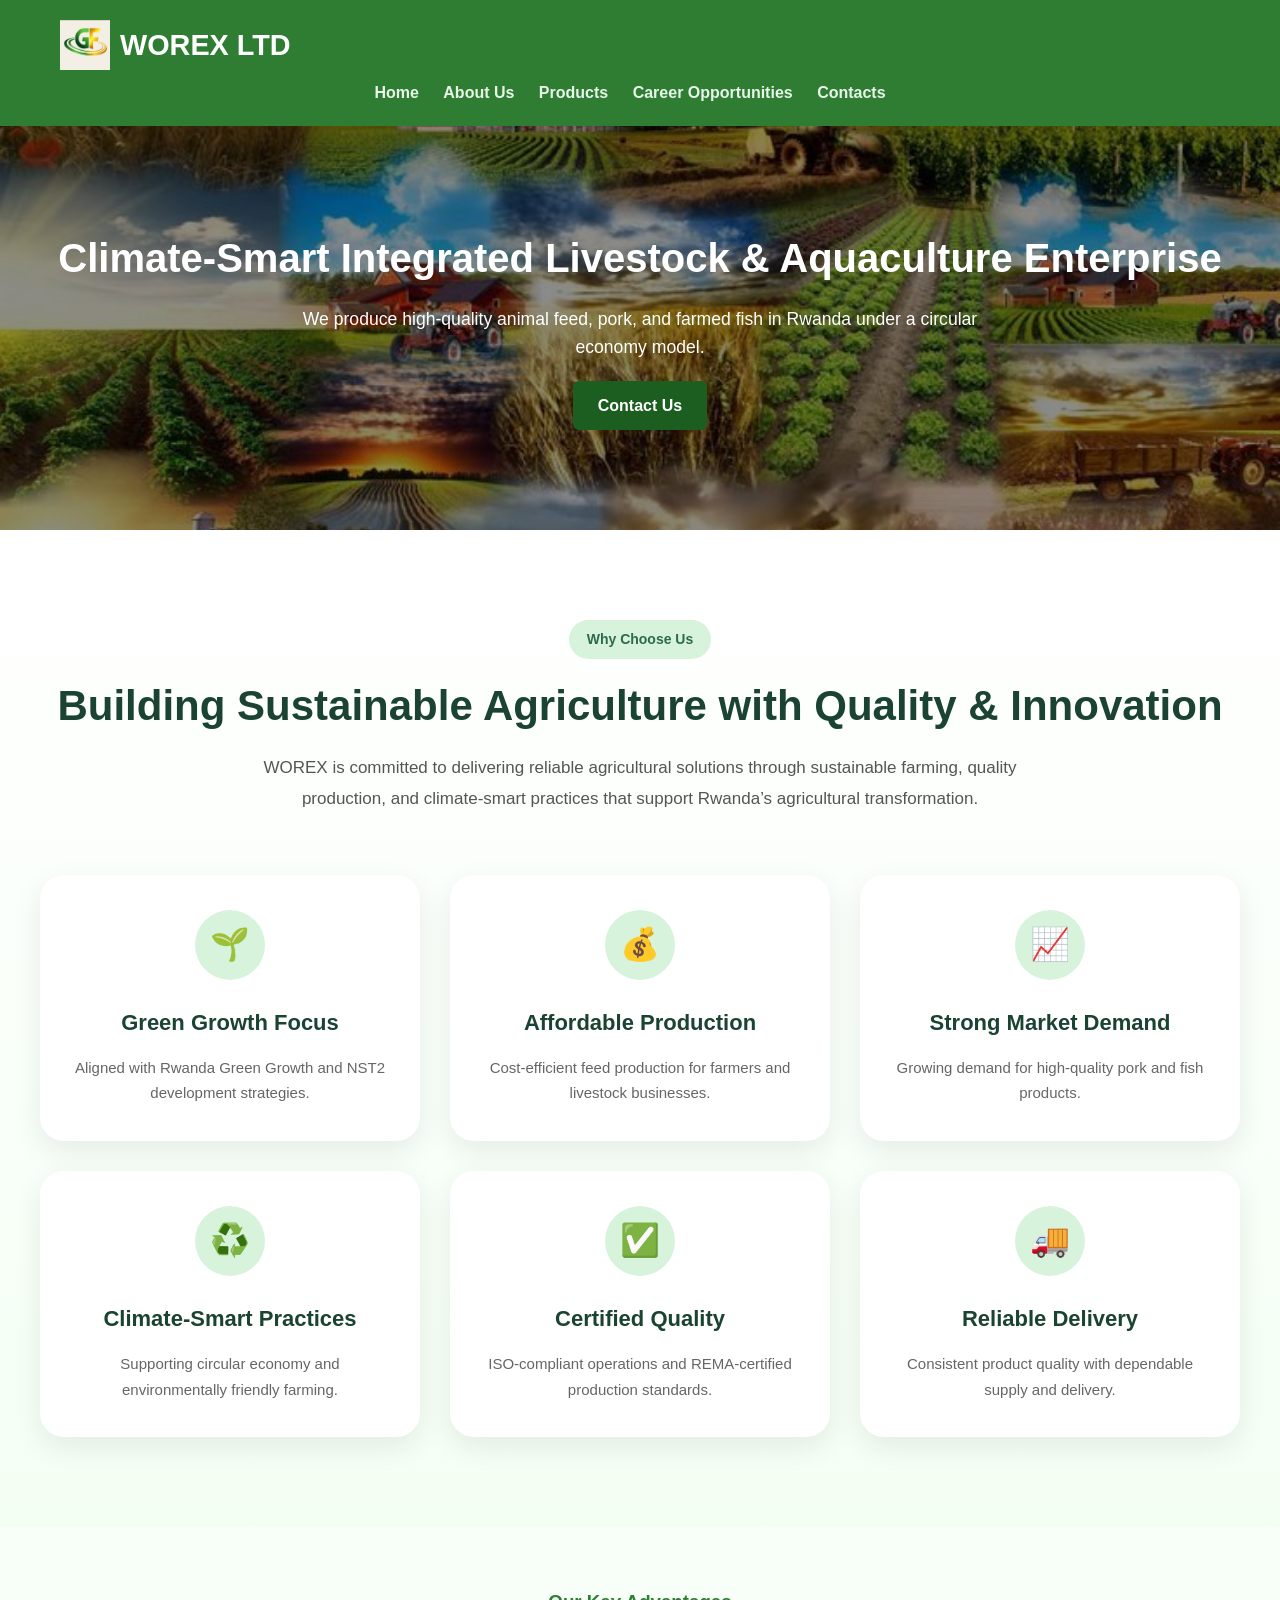
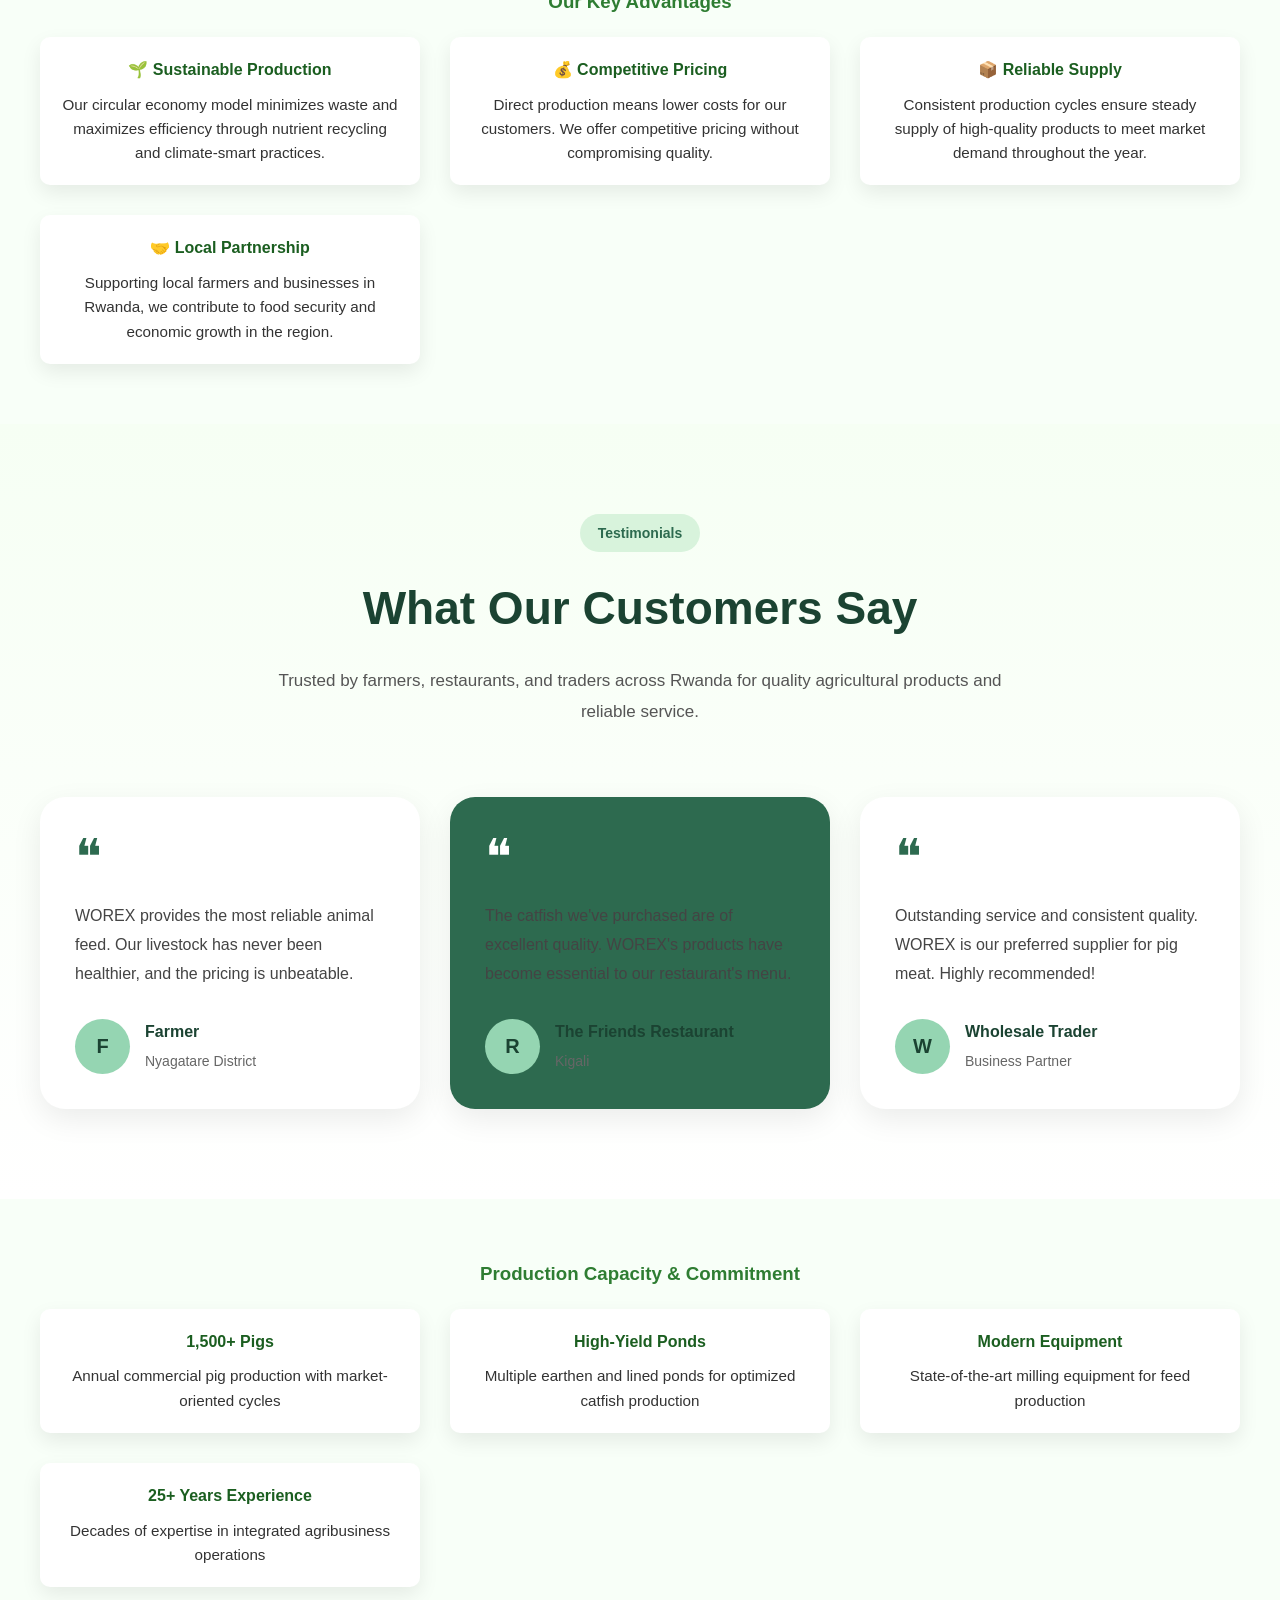
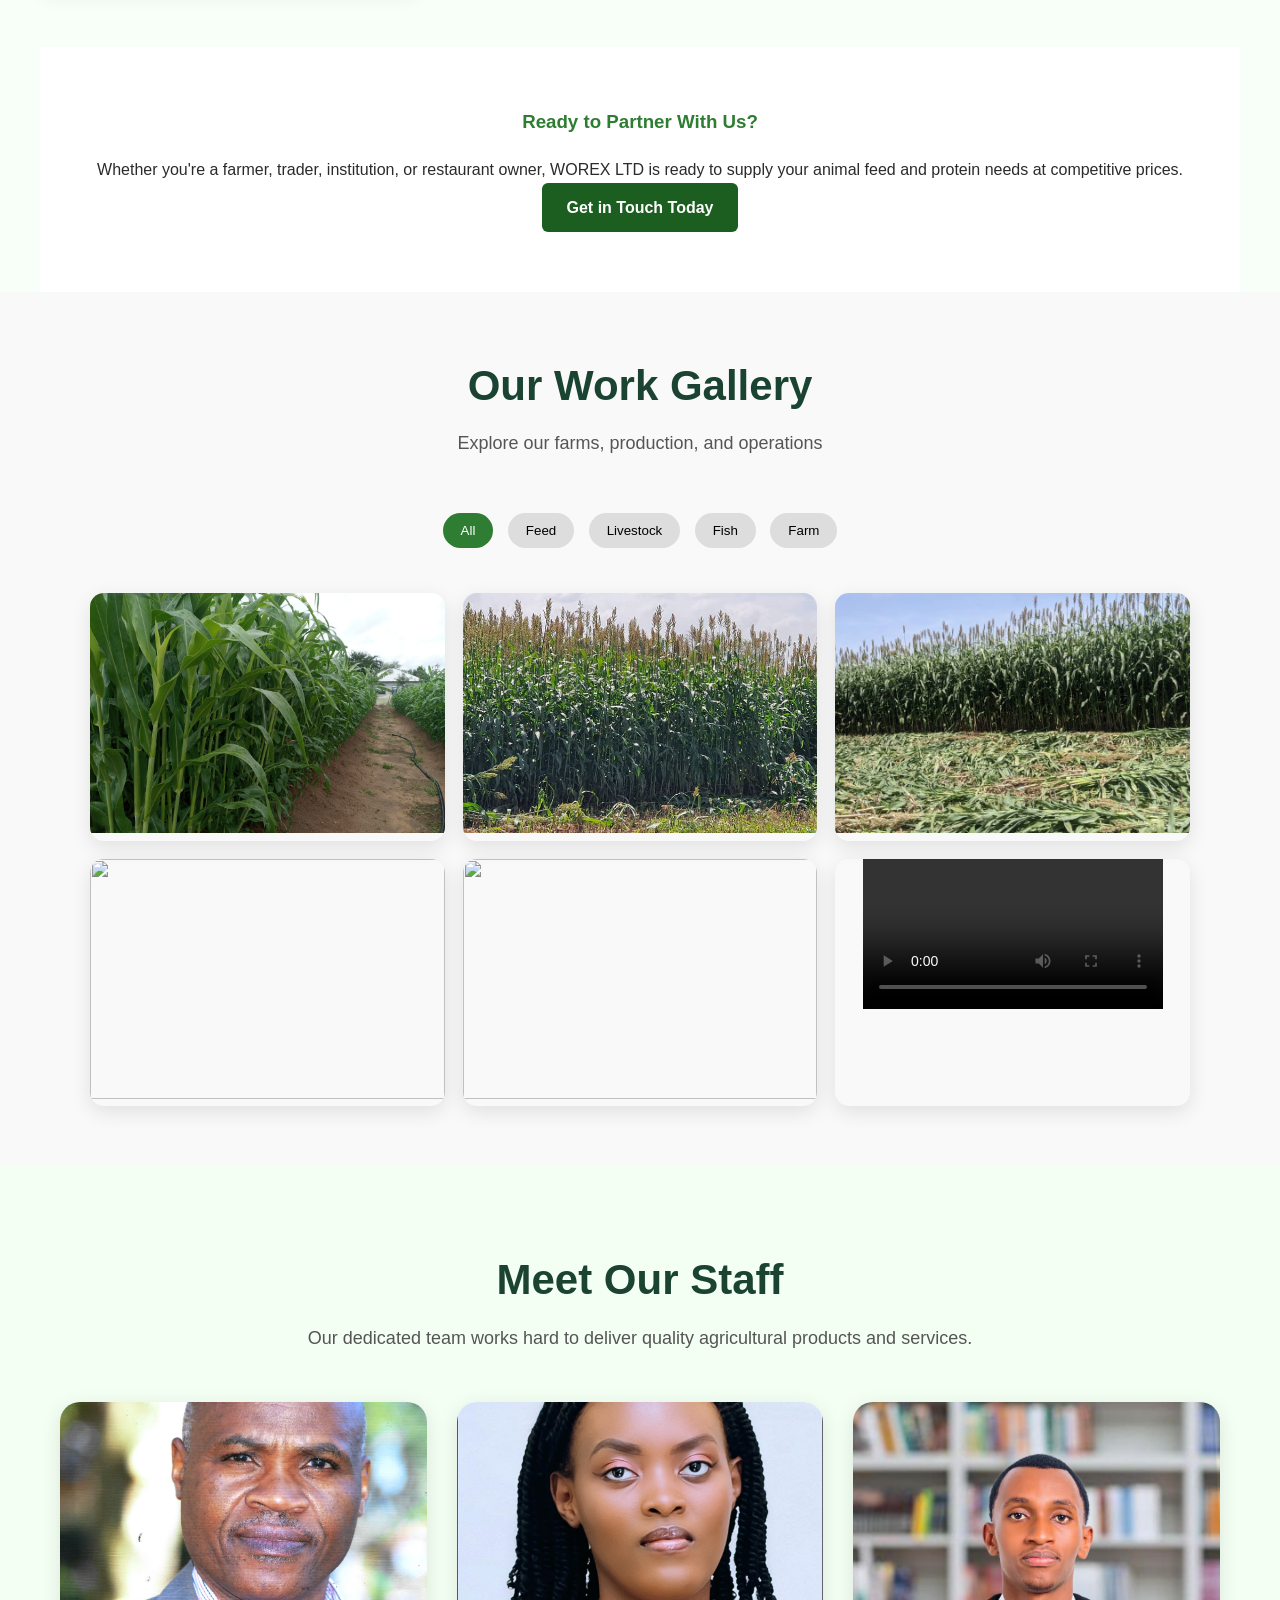
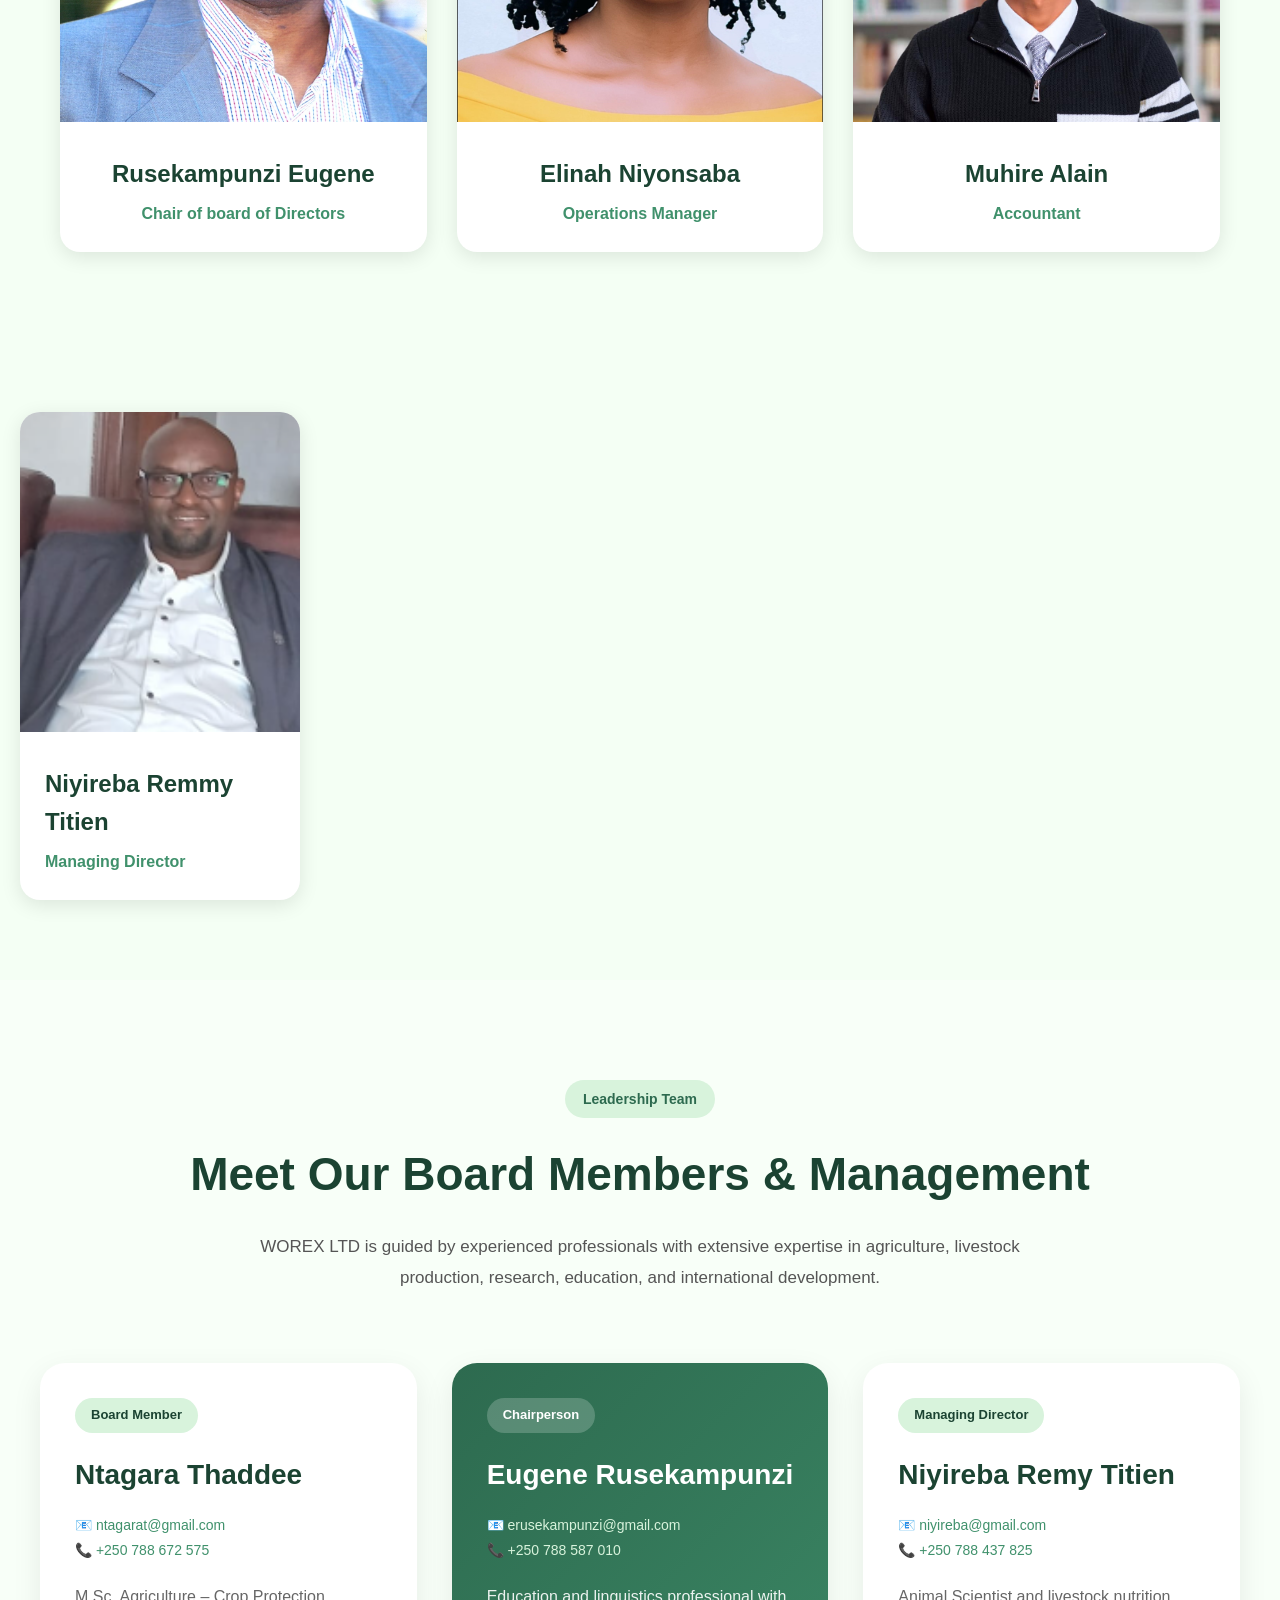
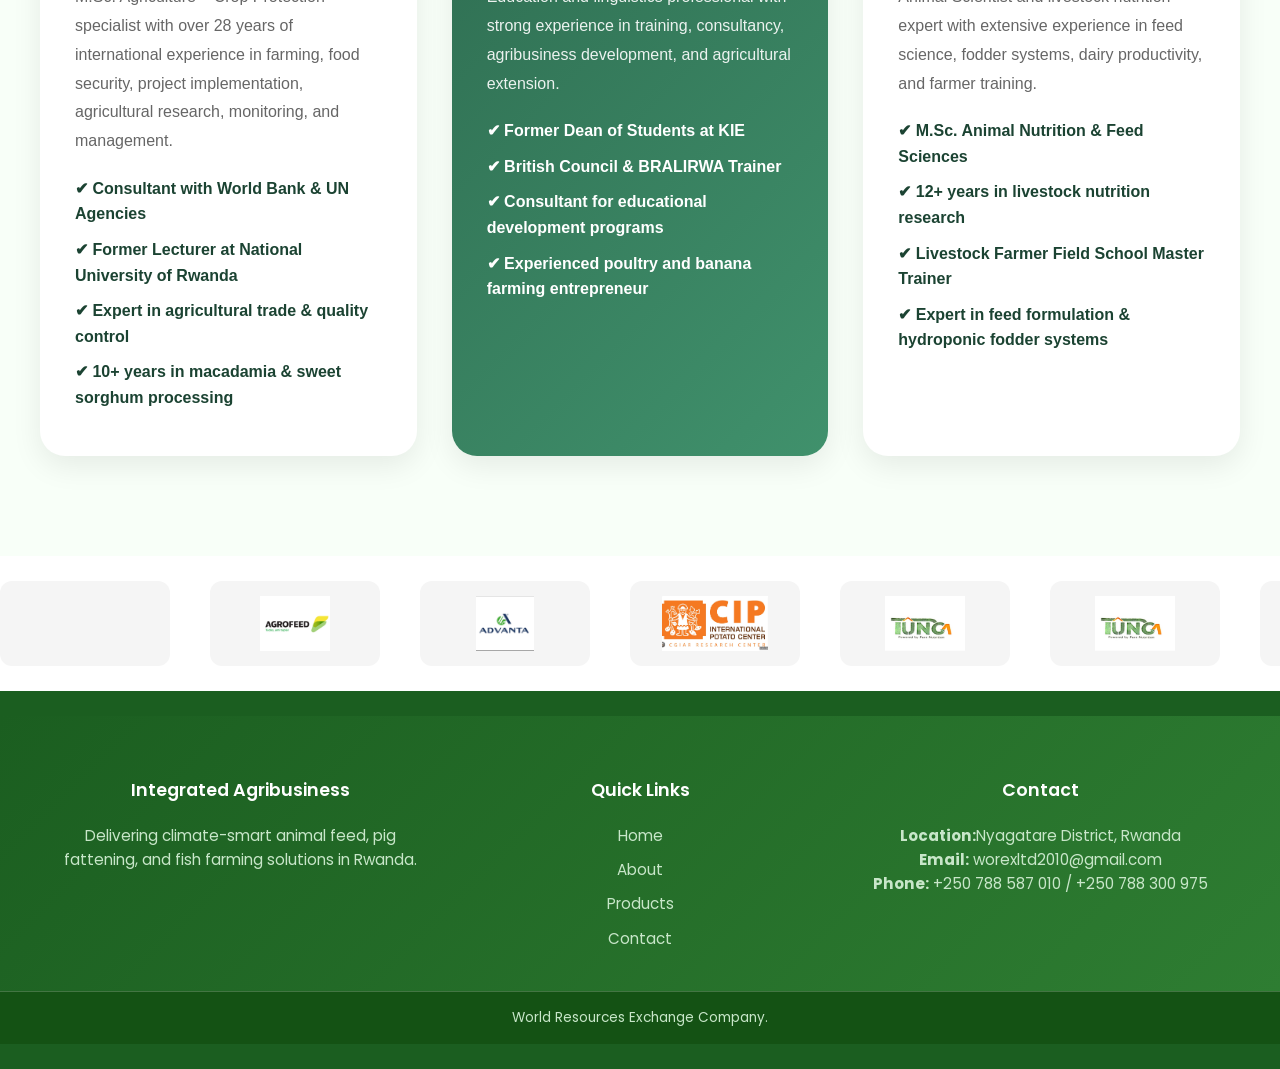
==== commit fec30122: "Update print statement from 'Hello' to 'Goodbye'" ====
--- a/index.html
+++ b/index.html
@@ -30,27 +30,6 @@
     <h2>Climate-Smart Integrated Livestock & Aquaculture Enterprise</h2>
     <p>We produce high-quality animal feed, pork, and farmed fish in Rwanda under a circular economy model.</p>
     <a href="contact.html" class="btn">Contact Us</a>
-  </div>
-</section>
-
-<section class="section container">
-  <h3>Our Integrated Model</h3>
-  <div class="grid">
-    <div class="card">
-      <img src="images/feed.jpg" alt="Animal Feed">
-      <h4>Animal Feed Production</h4>
-      <p>Locally produced pig and fish feed, supporting cost efficiency and farmer supply.</p>
-    </div>
-    <div class="card">
-      <img src="images/pig.jpg" alt="Pig Fattening">
-      <h4>Pig Fattening</h4>
-      <p>Commercial pig production, approximately 1,500 pigs annually, market-oriented cycles.</p>
-    </div>
-    <div class="card">
-      <img src="images/fish.jpg" alt="Fish Farming">
-      <h4>Fish Farming</h4>
-      <p>Catfish production in earthen or lined ponds, nutrient recycling for efficiency.</p>
-    </div>
   </div>
 </section>
 
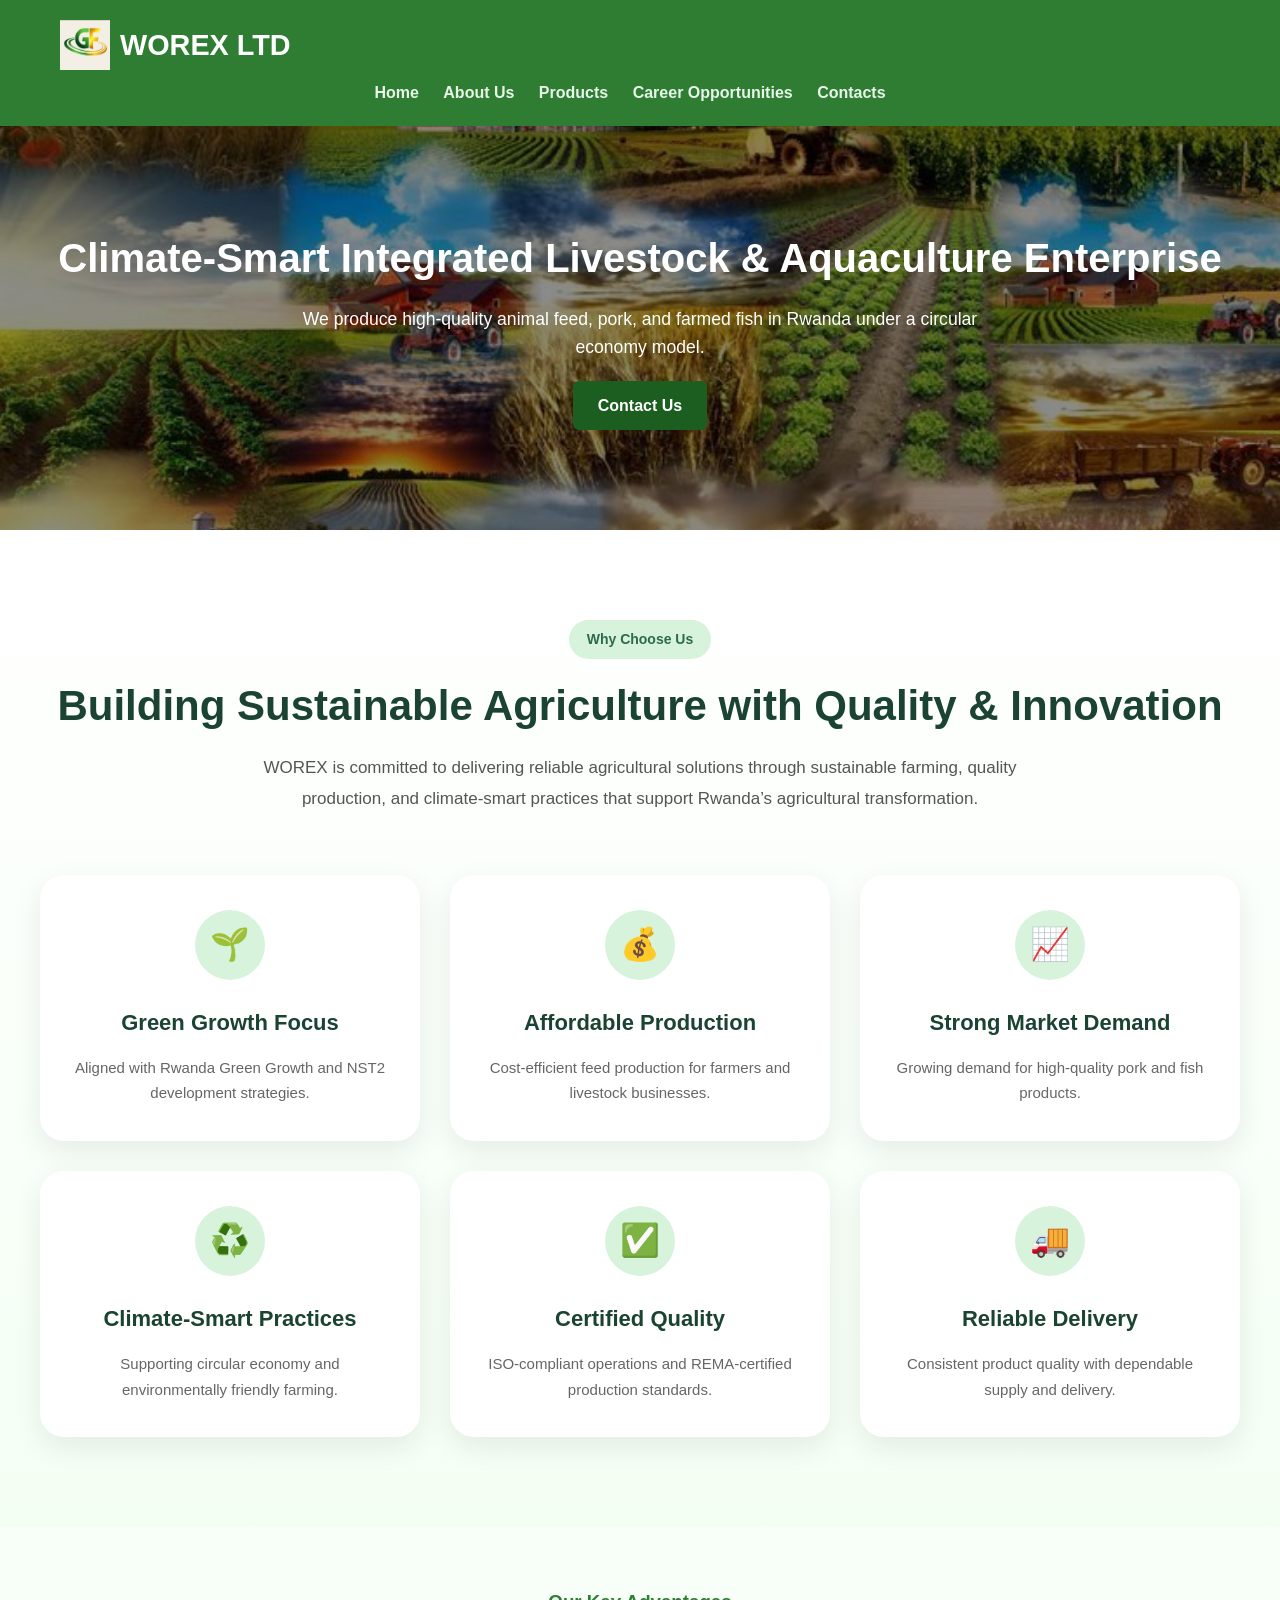
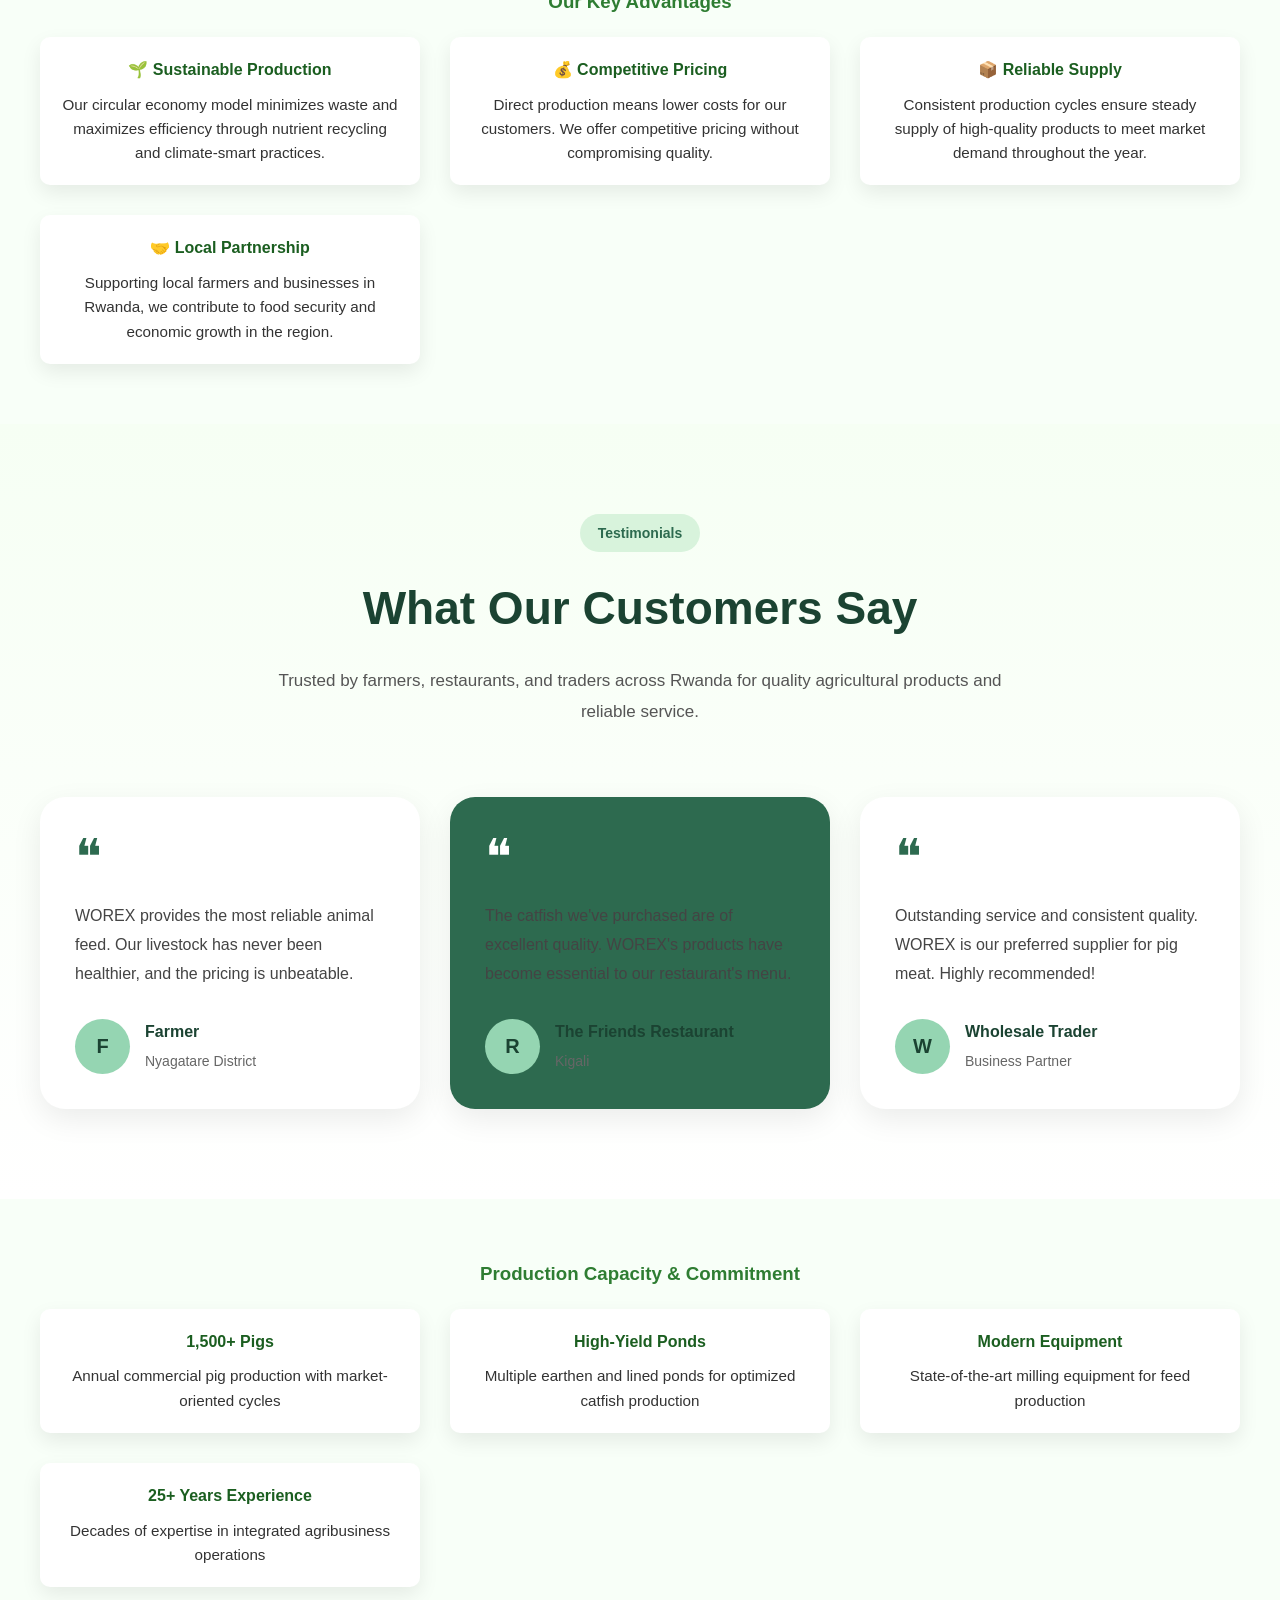
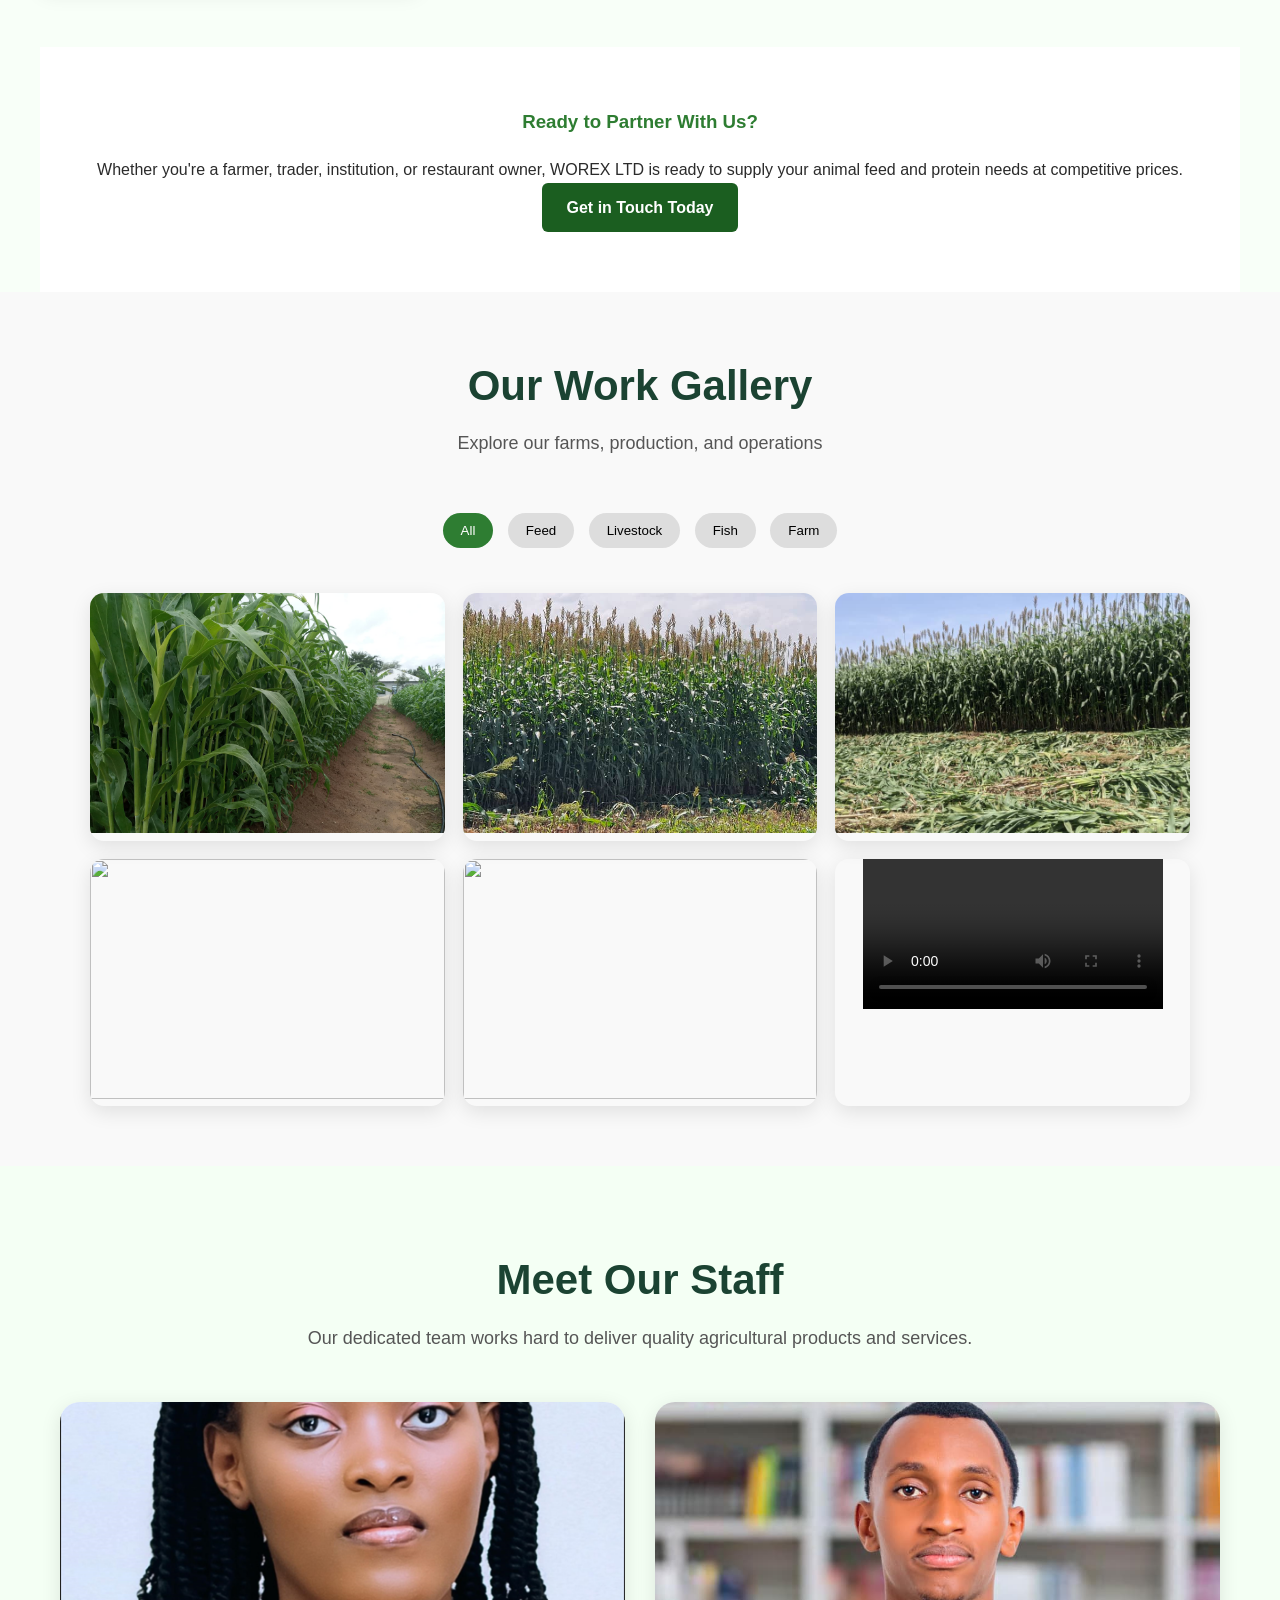
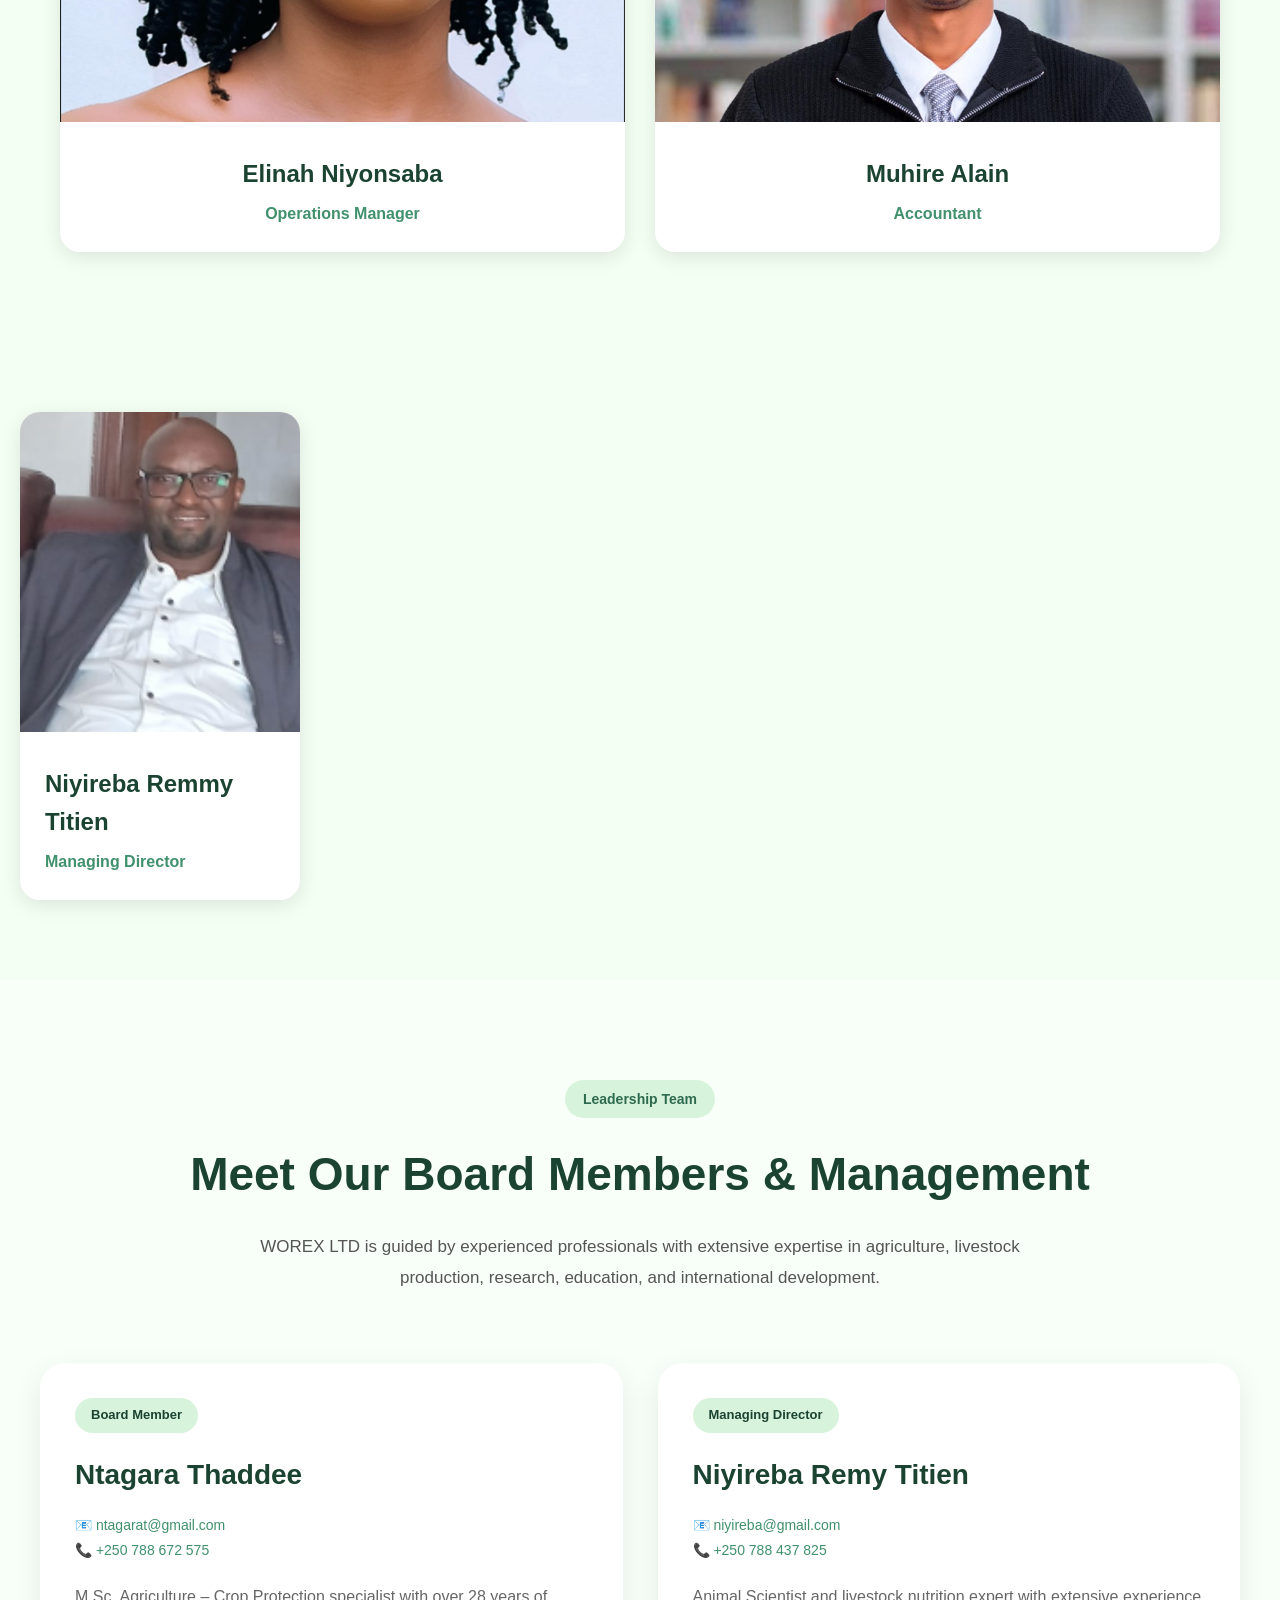
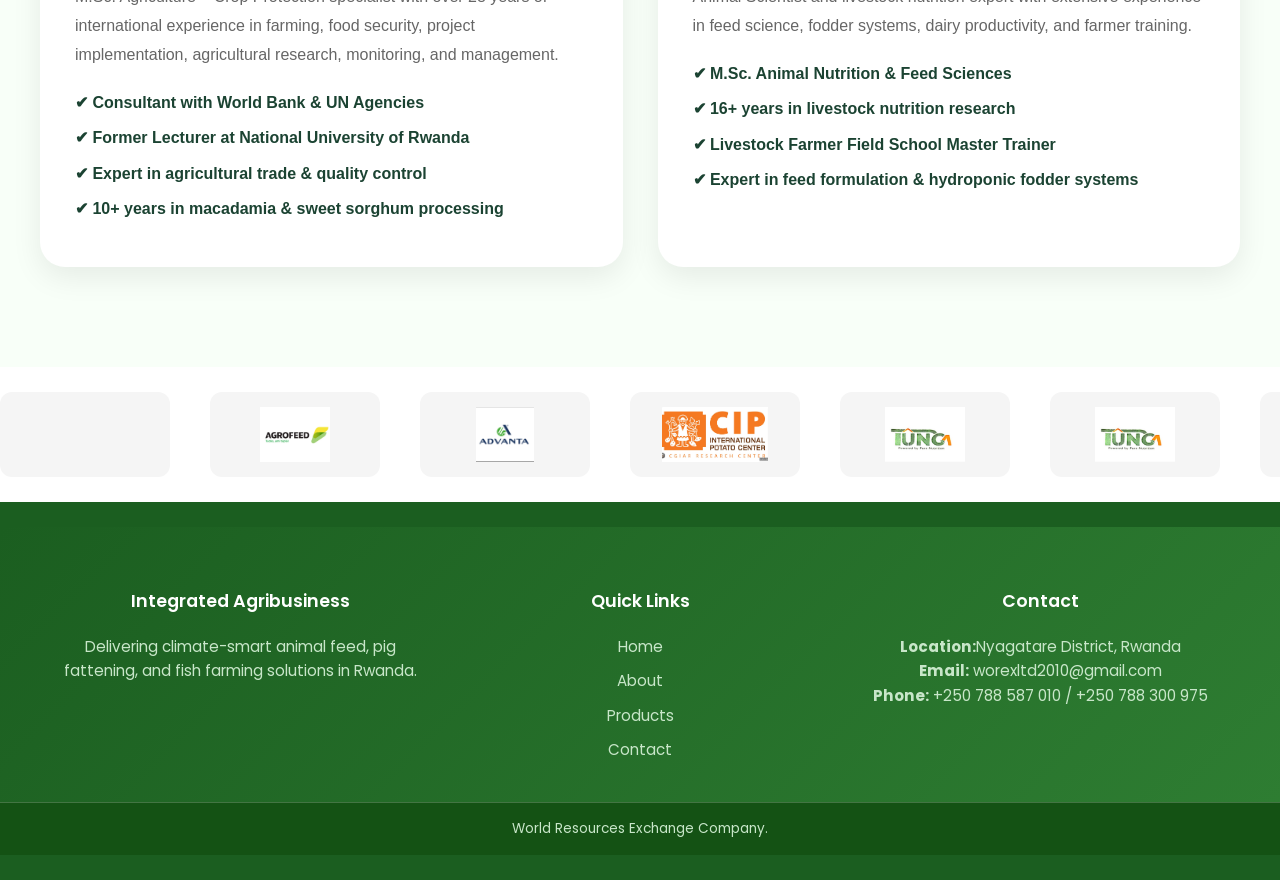
==== commit a0c2dda8: "Update print statement from 'Hello' to 'Goodbye'" ====
--- a/index.html
+++ b/index.html
@@ -646,16 +646,7 @@
 
     <div class="staff-grid">
       <!-- Staff Member 1 -->
-      <div class="staff-card">
-        <img
-          src="images/nigga.jpeg"
-          alt="Farm Manager"
-        />
-        <div class="staff-content">
-          <h3>Rusekampunzi Eugene</h3>
-          <p>Chair of board of Directors</p>
-        </div>
-      </div>
+      
 
       <!-- Staff Member 2 -->
       <div class="staff-card">
@@ -837,29 +828,7 @@
       </div>
 
       <!-- Member 2 -->
-      <div class="team-card featured-card">
-        <div class="team-role">Chairperson</div>
-
-        <h3>Eugene Rusekampunzi</h3>
-
-        <p class="team-contact">
-          📧 erusekampunzi@gmail.com <br>
-          📞 +250 788 587 010
-        </p>
-
-        <p class="team-description">
-          Education and linguistics professional with strong experience in
-          training, consultancy, agribusiness development, and agricultural extension.
-        </p>
-
-        <ul>
-          <li>✔ Former Dean of Students at KIE</li>
-          <li>✔ British Council & BRALIRWA Trainer</li>
-          <li>✔ Consultant for educational development programs</li>
-          <li>✔ Experienced poultry and banana farming entrepreneur</li>
-        </ul>
-      </div>
-
+      
       <!-- Member 3 -->
       <div class="team-card">
         <div class="team-role">Managing Director</div>
@@ -878,7 +847,7 @@
 
         <ul>
           <li>✔ M.Sc. Animal Nutrition & Feed Sciences</li>
-          <li>✔ 12+ years in livestock nutrition research</li>
+          <li>✔ 16+ years in livestock nutrition research</li>
           <li>✔ Livestock Farmer Field School Master Trainer</li>
           <li>✔ Expert in feed formulation & hydroponic fodder systems</li>
         </ul>
